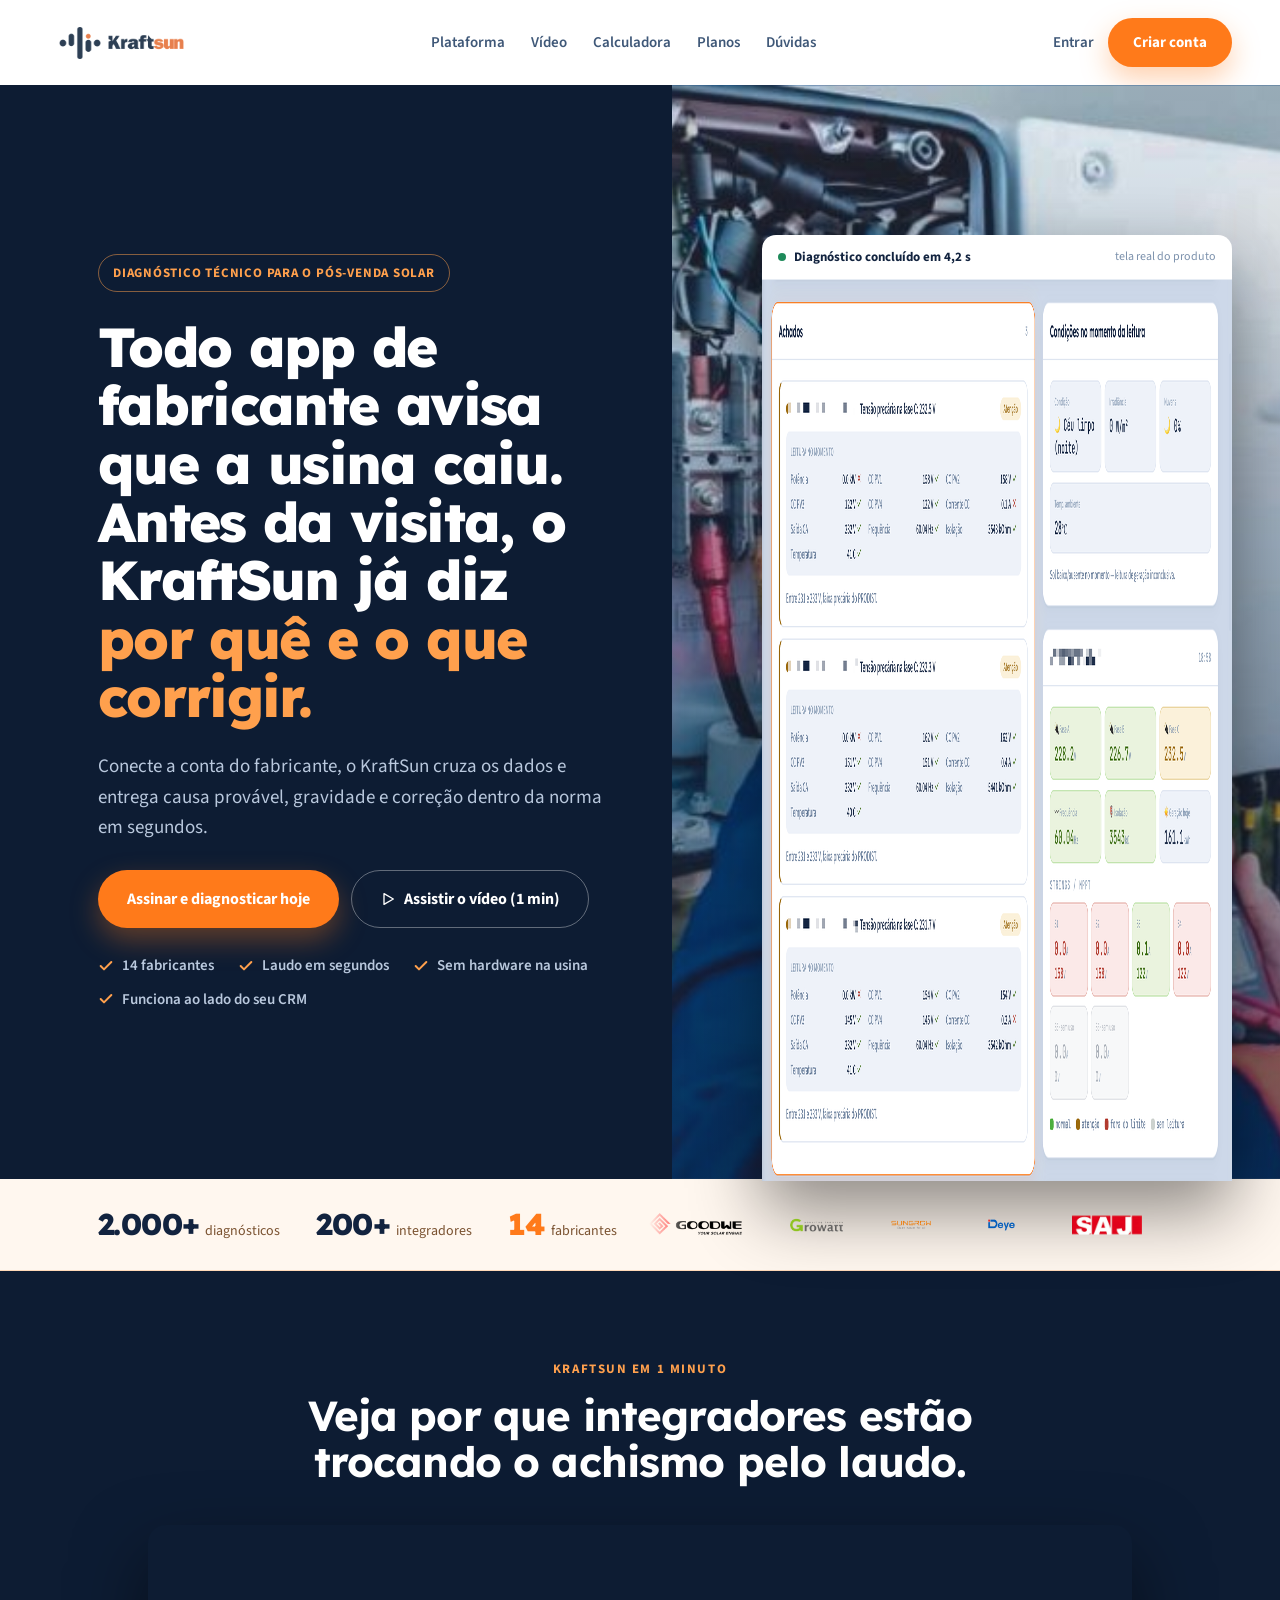
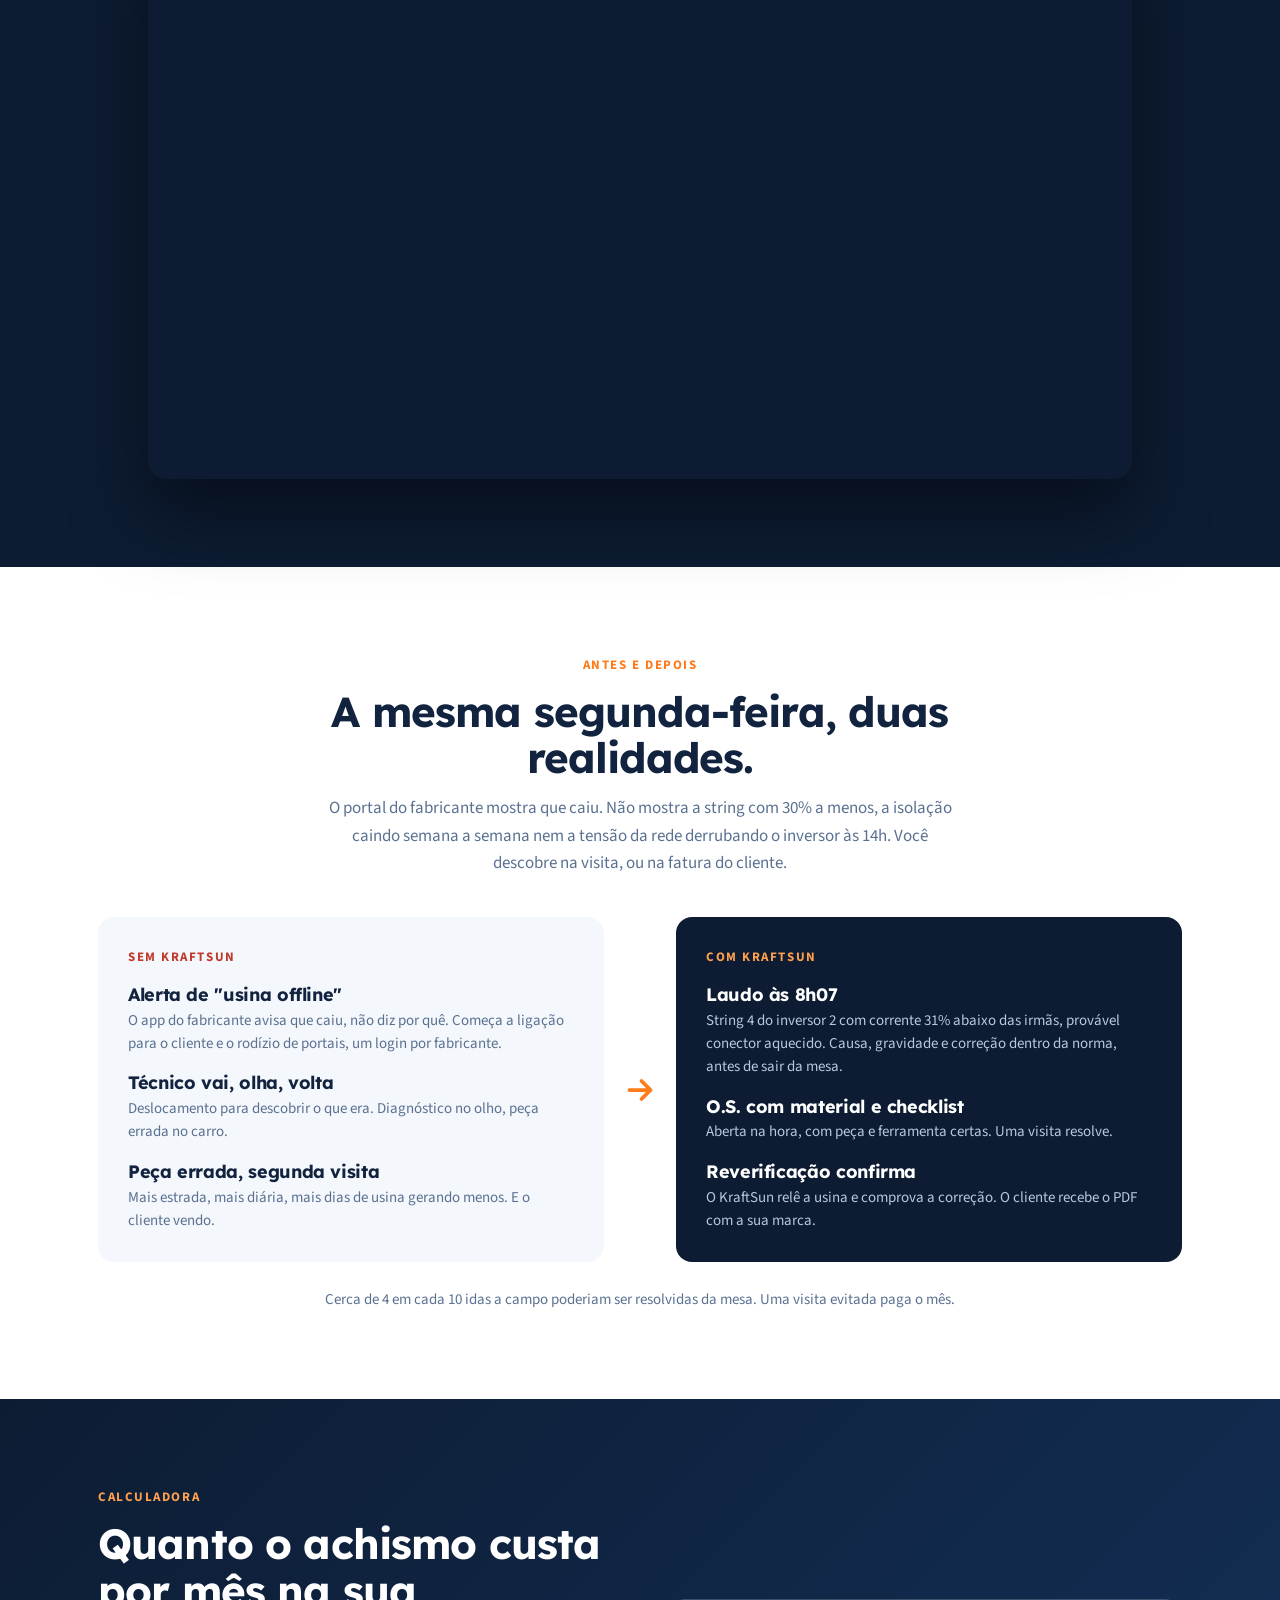
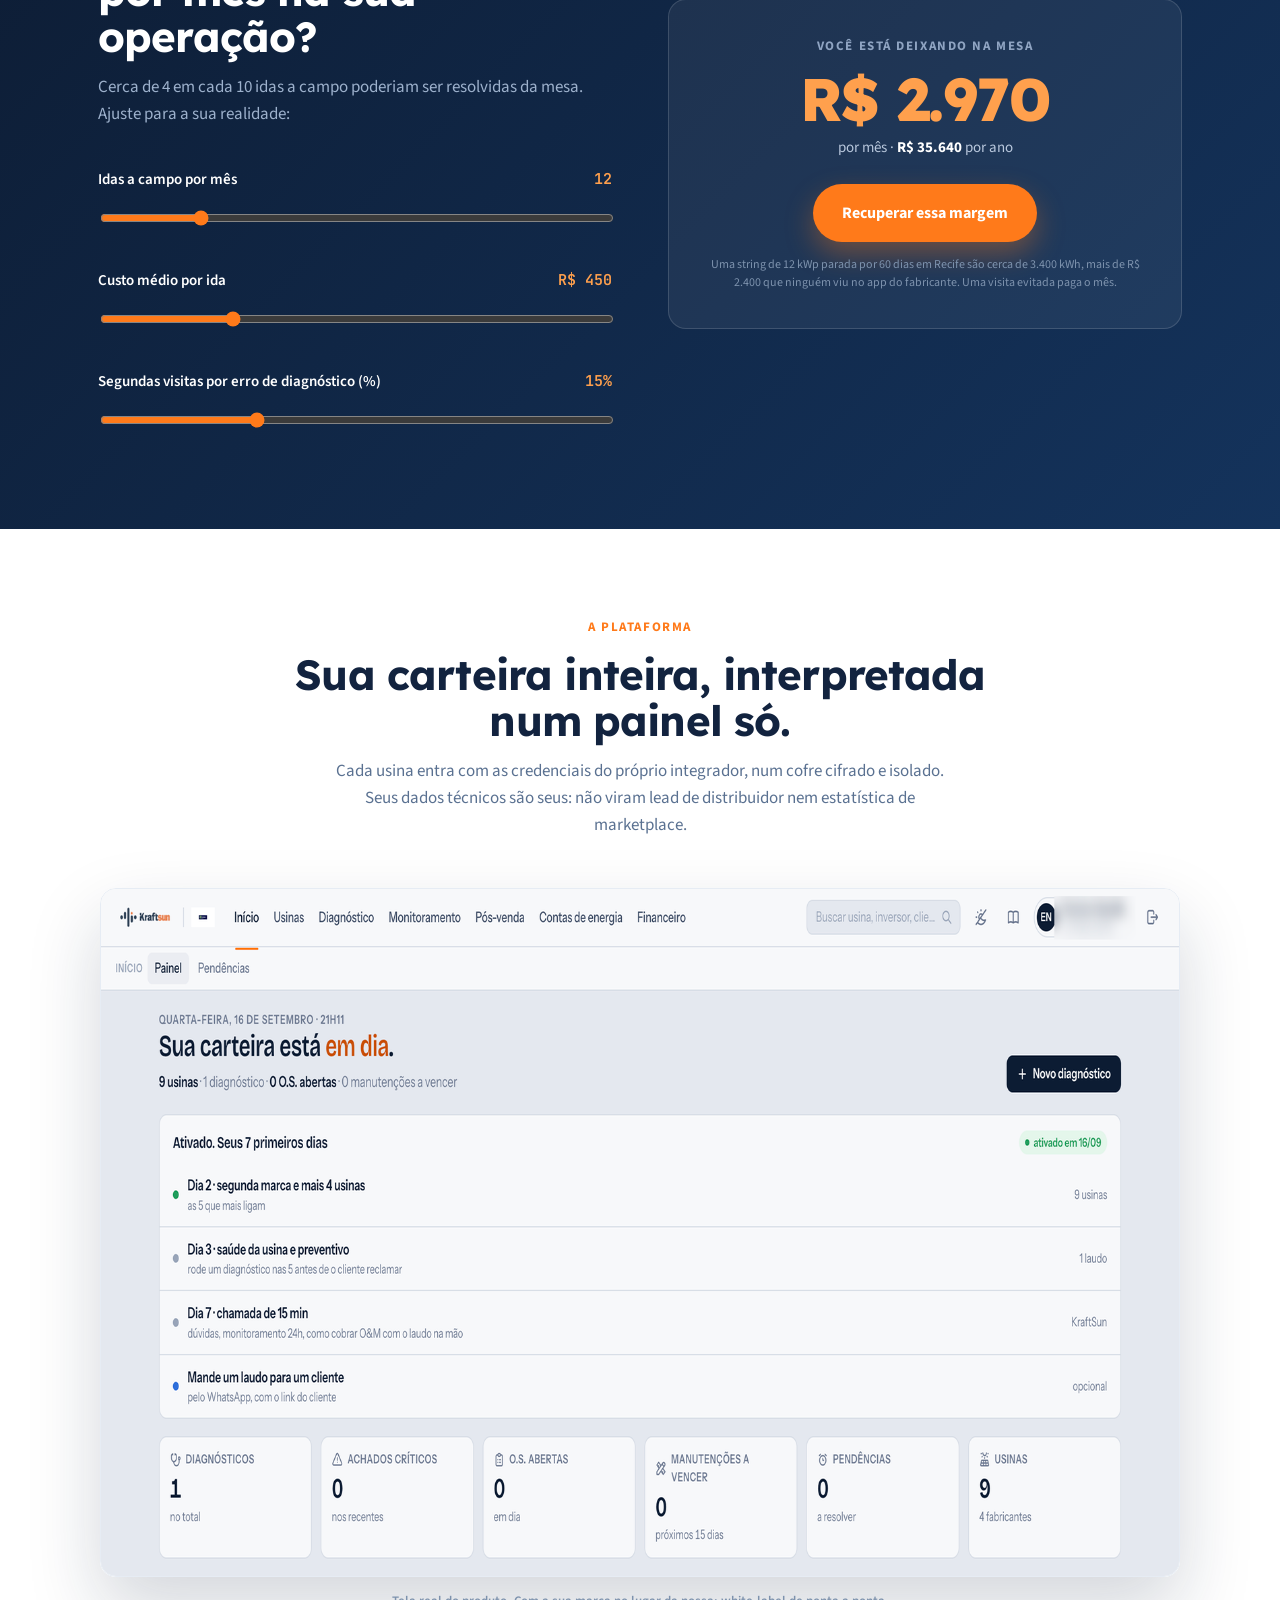
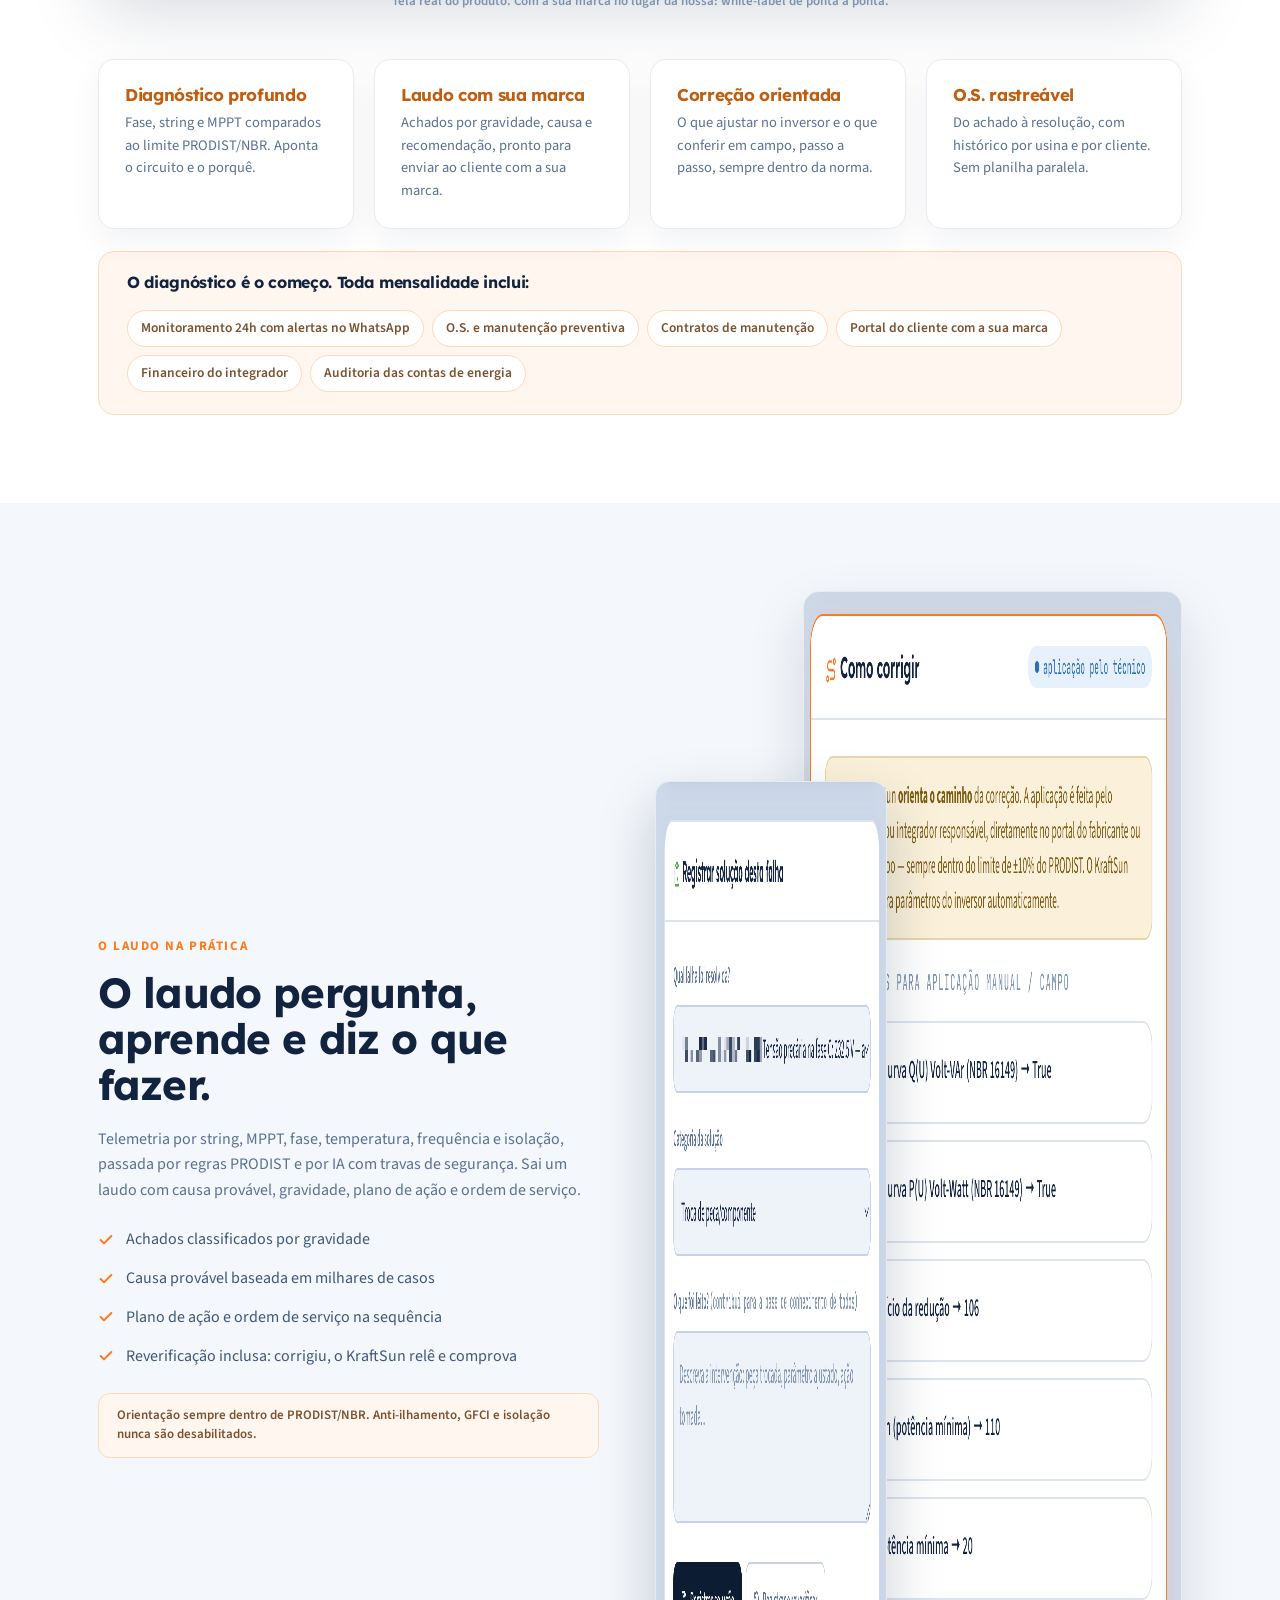
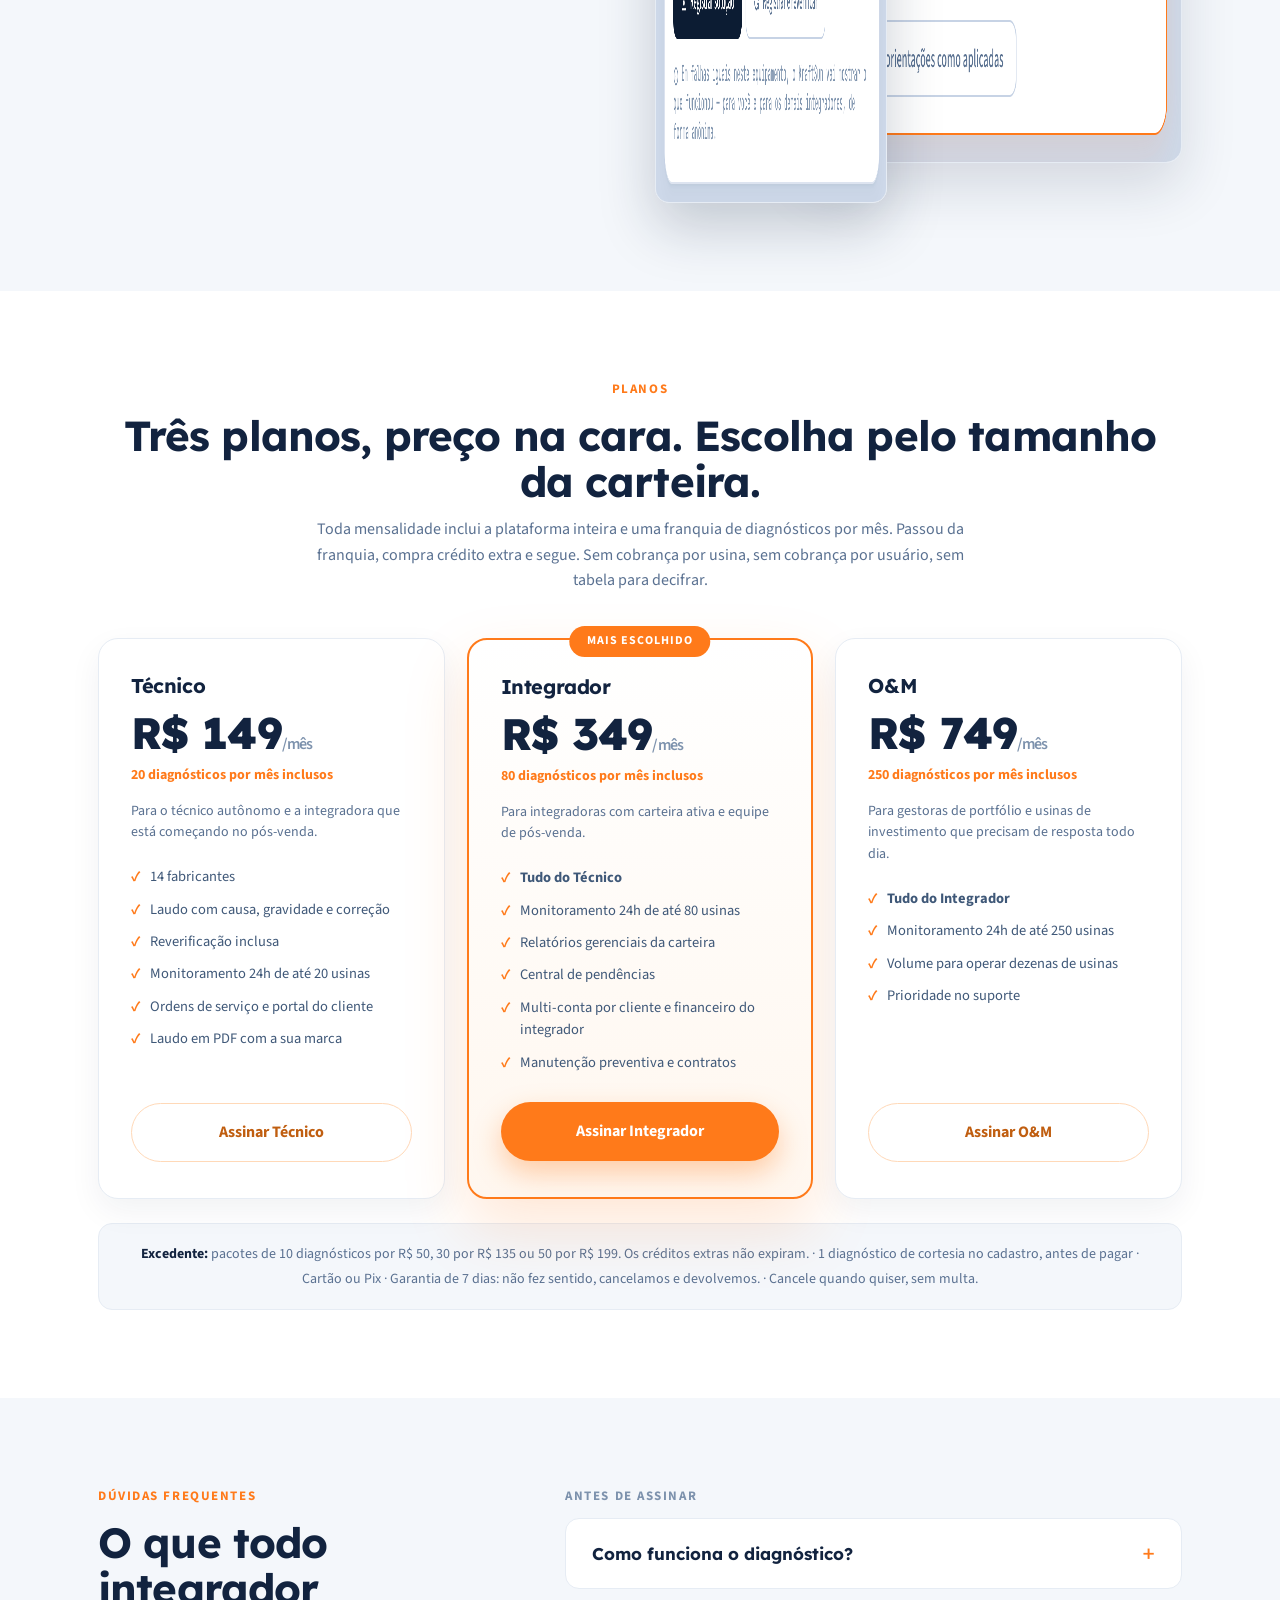
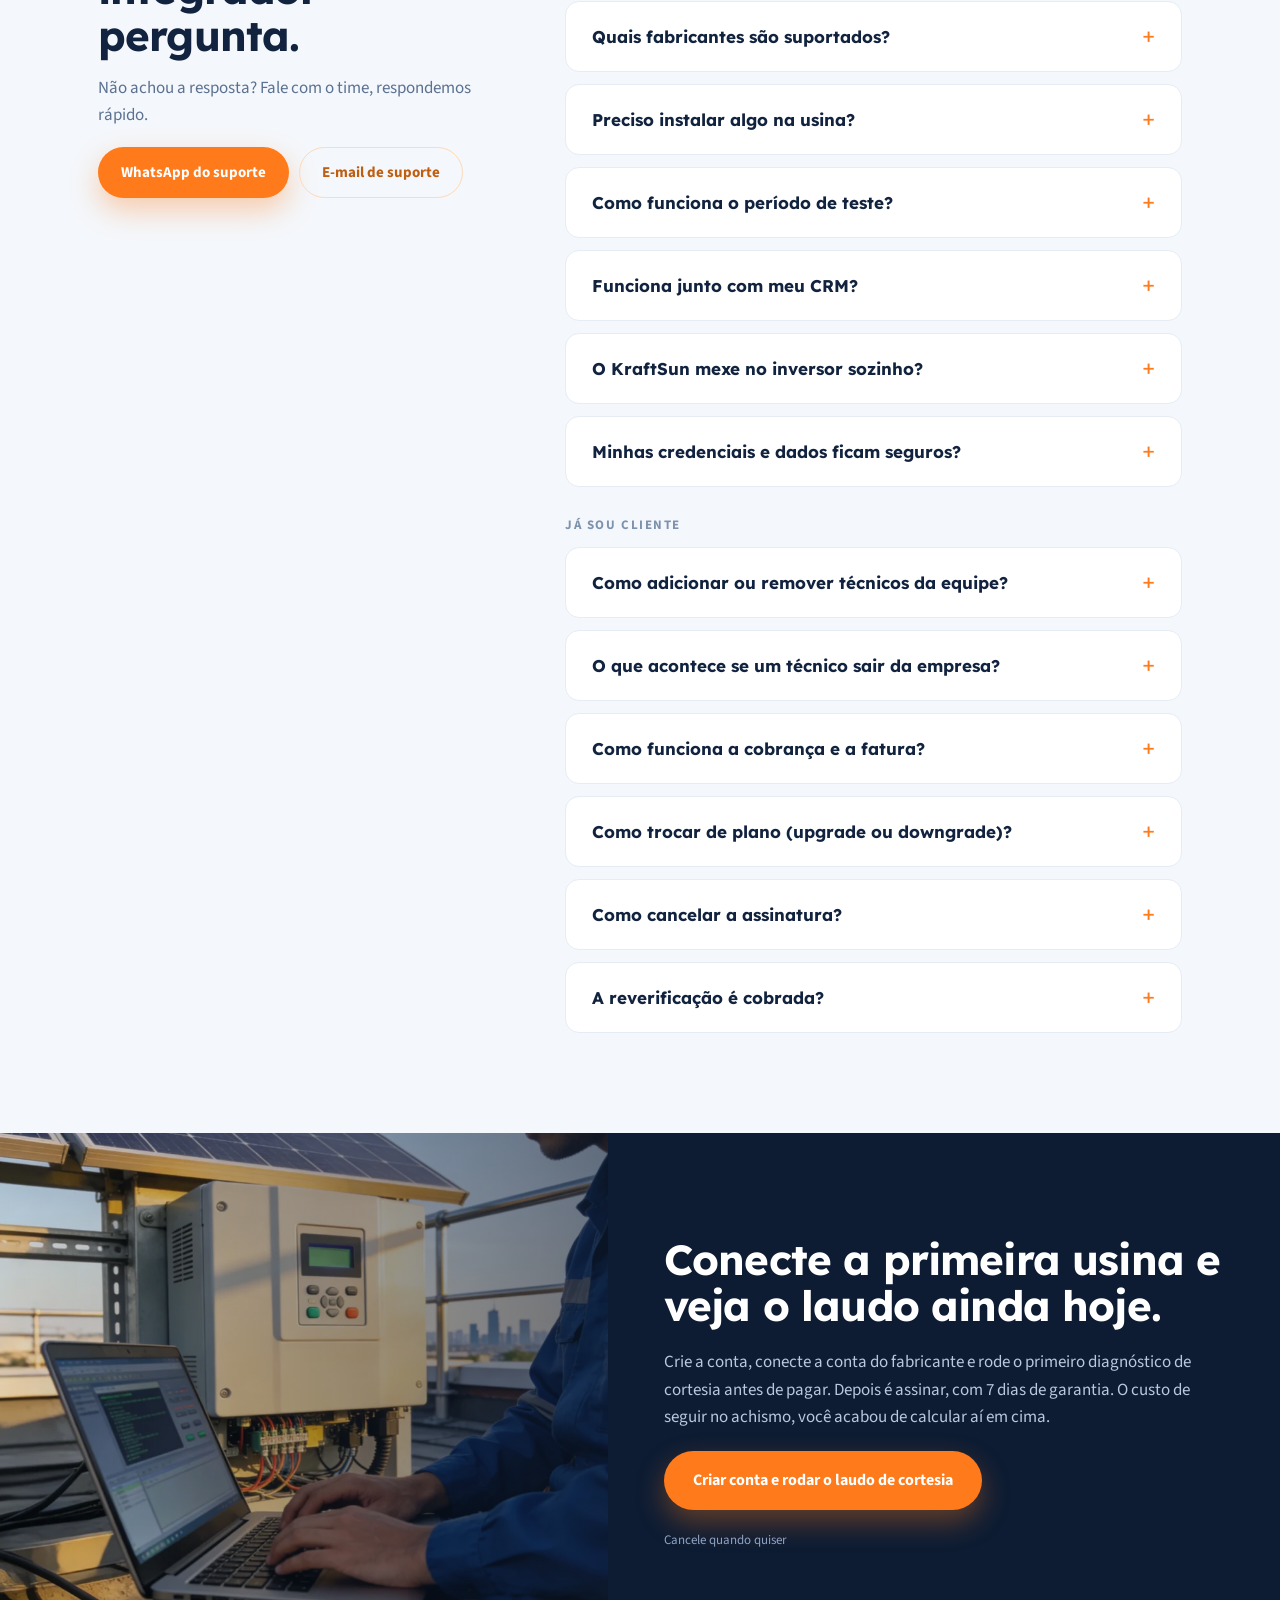
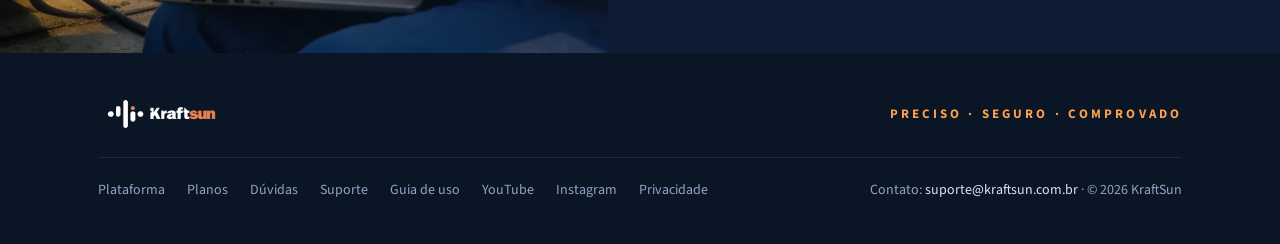
==== index.html @ e0832eb1 "Update index.html" ====
<!DOCTYPE html>
<html lang="pt-BR">
<head>
<meta charset="utf-8">
<meta name="viewport" content="width=device-width, initial-scale=1">
<!-- Google tag (gtag.js) -->
<script async src="https://www.googletagmanager.com/gtag/js?id=G-Y6H7T99HHY"></script>
<script>
  window.dataLayer = window.dataLayer || [];
  function gtag(){dataLayer.push(arguments);}
  gtag('js', new Date());
  gtag('config', 'G-Y6H7T99HHY');
</script>
<title>KraftSun · Diagnóstico técnico para o pós-venda solar</title>
<meta name="description" content="Todo app de fabricante avisa que a usina caiu. Antes da visita, o KraftSun já diz por quê e o que corrigir. Laudo com causa provável, gravidade e correção dentro da norma, com a sua marca. 14 fabricantes, sem hardware na usina. Planos a partir de R$ 149/mês.">
<meta name="robots" content="index, follow, max-image-preview:large">
<link rel="canonical" href="https://www.kraftsun.com.br/">
<meta name="theme-color" content="#0d1c33">
<meta property="og:type" content="website">
<meta property="og:site_name" content="KraftSun">
<meta property="og:locale" content="pt_BR">
<meta property="og:url" content="https://www.kraftsun.com.br/">
<meta property="og:title" content="KraftSun · Diagnóstico técnico para o pós-venda solar">
<meta property="og:description" content="Antes da visita, o laudo já aponta o porquê. Causa provável, gravidade e correção dentro da norma, com a sua marca. 14 fabricantes, sem hardware na usina.">
<meta property="og:image" content="https://www.kraftsun.com.br/og-image.png">
<meta property="og:image:width" content="1200">
<meta property="og:image:height" content="630">
<meta name="twitter:card" content="summary_large_image">
<meta name="twitter:title" content="KraftSun · Diagnóstico técnico para o pós-venda solar">
<meta name="twitter:description" content="Antes da visita, o laudo já aponta o porquê. Causa provável, gravidade e correção dentro da norma, com a sua marca.">
<meta name="twitter:image" content="https://www.kraftsun.com.br/og-image.png">
<link rel="icon" type="image/png" sizes="32x32" href="/favicon-32x32.png">
<link rel="icon" type="image/png" sizes="192x192" href="/favicon-192x192.png">
<link rel="apple-touch-icon" sizes="180x180" href="/apple-touch-icon.png">
<link rel="preconnect" href="https://fonts.googleapis.com">
<link rel="preconnect" href="https://fonts.gstatic.com" crossorigin>
<link href="https://fonts.googleapis.com/css2?family=Lexend:wght@600;700;800&family=Source+Sans+3:wght@400;600;700&family=JetBrains+Mono:wght@400;500&display=swap" rel="stylesheet">
<script type="application/ld+json">
{"@context":"https://schema.org","@graph":[
{"@type":"Organization","@id":"https://www.kraftsun.com.br/#org","name":"KraftSun","url":"https://www.kraftsun.com.br/","logo":"https://www.kraftsun.com.br/favicon-512x512.png","sameAs":["https://www.instagram.com/kraftsun_app"]},
{"@type":"WebSite","@id":"https://www.kraftsun.com.br/#site","url":"https://www.kraftsun.com.br/","name":"KraftSun","inLanguage":"pt-BR","publisher":{"@id":"https://www.kraftsun.com.br/#org"}},
{"@type":"SoftwareApplication","name":"KraftSun","applicationCategory":"BusinessApplication","operatingSystem":"Web","url":"https://www.kraftsun.com.br/","inLanguage":"pt-BR","description":"Plataforma de diagnóstico técnico dedicada ao pós-venda do integrador solar. Conecte a conta do fabricante e receba um laudo com causa provável, gravidade e correção dentro da norma, com a sua marca. 14 fabricantes, sem hardware na usina.","offers":[
{"@type":"Offer","name":"Técnico","price":"149","priceCurrency":"BRL","description":"20 diagnósticos por mês inclusos","url":"https://app.kraftsun.com.br/registro"},
{"@type":"Offer","name":"Integrador","price":"349","priceCurrency":"BRL","description":"80 diagnósticos por mês inclusos","url":"https://app.kraftsun.com.br/registro"},
{"@type":"Offer","name":"O&M","price":"749","priceCurrency":"BRL","description":"250 diagnósticos por mês inclusos","url":"https://app.kraftsun.com.br/registro"}]}]}
</script>
<style>
:root{--navy:#0d1c33;--navy-2:#12233f;--navy-3:#1a2f52;--ink:#12233f;--body:#3f5878;--muted:#5a7191;--soft:#7d92ad;--line:#e6ecf4;--paper:#f4f7fb;--orange:#ff7a1a;--orange-2:#ffa04d;--orange-dk:#c05e10;--peach:#fff7ef;--peach-line:#ffd9b8;--peach-ink:#7a5230;--green:#1e8a5a;--red:#c0392b}
*{box-sizing:border-box}
html{scroll-behavior:smooth}
body{margin:0;font-family:'Source Sans 3',system-ui,sans-serif;color:var(--ink);background:#fff;line-height:1.55;-webkit-text-size-adjust:100%}
a{color:inherit;text-decoration:none}
img{max-width:100%;display:block}
h1,h2,h3{font-family:'Lexend',sans-serif;margin:0;letter-spacing:-.02em;line-height:1.1}
h1{font-weight:800;font-size:clamp(34px,4.3vw,56px);line-height:1.06;letter-spacing:-.03em}
h2{font-weight:700;font-size:clamp(28px,3.3vw,42px)}
h3{font-weight:700;font-size:18px}
p{margin:0}
.wrap{max-width:1180px;margin:0 auto;padding:0 48px}
.section{padding:88px 0}
.eyebrow{font-size:13px;font-weight:700;letter-spacing:.12em;text-transform:uppercase;color:var(--orange);margin-bottom:14px}
.lead{font-size:17px;line-height:1.6;color:var(--muted)}
.btn{display:inline-flex;align-items:center;justify-content:center;gap:8px;font-weight:700;font-size:16px;padding:16px 28px;border-radius:999px;border:1.5px solid transparent;cursor:pointer;font-family:inherit;transition:transform .25s ease,filter .25s ease}
.btn:hover{transform:translateY(-2px);filter:brightness(1.05)}
.btn-orange{background:var(--orange);color:#fff;box-shadow:0 12px 28px rgba(255,122,26,.35)}
.btn-ghost{color:#fff;border-color:rgba(255,255,255,.35)}
.btn-line{color:var(--orange-dk);border-color:var(--peach-line)}
.btn-navy{background:var(--navy);color:#fff}
.check{display:inline-flex;gap:8px;align-items:center;font-size:15px;font-weight:600}
.check svg{flex:none}
.card{background:#fff;border:1px solid var(--line);border-radius:16px;padding:30px;box-shadow:0 12px 32px rgba(18,35,63,.06);transition:transform .3s ease,box-shadow .3s ease}
.card:hover{transform:translateY(-6px);box-shadow:0 26px 52px rgba(18,35,63,.14)}
.reveal{animation:revealUp .9s ease both;animation-timeline:view();animation-range:entry 0% entry 35%}
@keyframes revealUp{from{opacity:0;transform:translateY(36px)}to{opacity:1;transform:none}}
@keyframes marqueeX{from{transform:translateX(0)}to{transform:translateX(-50%)}}
@media (prefers-reduced-motion:reduce){.reveal{animation:none}}

/* header */
.top{display:flex;align-items:center;justify-content:space-between;padding:18px 48px;background:#fff}
.top img{height:44px;width:auto}
.nav{display:flex;gap:26px;font-size:15px;font-weight:600;color:var(--body)}
.nav a:hover{color:var(--orange)}
.top .acts{display:flex;gap:14px;align-items:center}
.top .acts .entrar{font-size:15px;font-weight:600;color:var(--body)}
.top .acts .btn{padding:12px 24px;font-size:15px}
.menu-btn{display:none;background:none;border:1.5px solid var(--line);border-radius:999px;font:700 14px 'Source Sans 3';padding:10px 14px;color:var(--ink)}

/* hero */
.hero{display:grid;grid-template-columns:1.05fr .95fr;min-height:720px}
.hero-txt{background:var(--navy);color:#fff;padding:72px 56px 72px calc((100vw - 1180px)/2 + 48px);display:flex;flex-direction:column;justify-content:center;gap:26px}
.hero .tag{display:inline-flex;align-self:flex-start;font-size:13px;font-weight:700;letter-spacing:.06em;text-transform:uppercase;color:var(--orange-2);border:1px solid rgba(255,160,77,.5);padding:8px 14px;border-radius:999px}
.hero h1 span{color:var(--orange-2)}
.hero .lead{color:#b9c8dd;font-size:19px;max-width:520px}
.hero-cta{display:flex;flex-wrap:wrap;gap:12px}
.hero .checks{display:flex;flex-wrap:wrap;gap:10px 24px;color:#b9c8dd}
.hero-photo{position:relative;background:url("assets/hero-bg.jpg") center/cover;display:flex;align-items:flex-end;padding:150px 48px 0 48px}
.hero-photo .laudo-card{margin-bottom:-2px;border-radius:14px 14px 0 0}
.hero-photo::before{content:"";position:absolute;inset:0;background:linear-gradient(180deg,rgba(13,28,51,.05),rgba(13,28,51,.55))}
.laudo-card{position:relative;background:#fff;border-radius:14px;overflow:hidden;box-shadow:0 30px 70px rgba(0,0,0,.45);width:100%;max-width:470px;margin-left:auto}
.laudo-card .bar{display:flex;align-items:center;justify-content:space-between;padding:12px 16px;border-bottom:1px solid var(--line);font-size:13px}
.laudo-card .bar b{display:flex;align-items:center;gap:8px}
.laudo-card .bar b i{width:8px;height:8px;border-radius:50%;background:var(--green)}
.laudo-card .bar span{color:var(--soft);font-size:12px}

/* faixa laranja */
.band{background:var(--peach);border-bottom:1px solid var(--peach-line);padding:22px 0}
.band .wrap{display:flex;align-items:center;justify-content:space-between;gap:32px}
.band .nums{display:flex;gap:36px;flex:none}
.band .nums b{font-family:'Lexend',sans-serif;font-weight:800;font-size:30px;letter-spacing:-.02em}
.band .nums b.o{color:var(--orange)}
.band .nums span{font-size:14px;color:var(--peach-ink);margin-left:6px}
.marquee{flex:1;overflow:hidden;mask-image:linear-gradient(90deg,transparent,#000 8%,#000 92%,transparent)}
.marquee .track{display:flex;align-items:center;width:max-content;animation:marqueeX 28s linear infinite}
.marquee .set{display:flex;gap:48px;padding-right:48px;align-items:center;flex:none}
.marquee img{height:28px;width:auto;object-fit:contain}
.marquee .txt{font-family:'Lexend',sans-serif;font-weight:700;font-size:14px;color:var(--ink);white-space:nowrap}

/* vídeo */
.video{background:var(--navy);color:#fff;text-align:center}
.video .wrap{max-width:1080px}
.video .eyebrow{color:var(--orange-2)}
.video h2{max-width:720px;margin:0 auto 40px}
.video .frame{position:relative;padding-bottom:56.25%;border-radius:18px;overflow:hidden;box-shadow:0 32px 72px rgba(0,0,0,.5)}
.video iframe{position:absolute;inset:0;width:100%;height:100%;border:0}

/* antes/depois */
.ab .head{text-align:center;max-width:760px;margin:0 auto 40px}
.ab .head .lead{max-width:640px;margin:14px auto 0}
.ab .grid{display:grid;grid-template-columns:1fr 72px 1fr;align-items:stretch}
.ab .arrow{display:flex;align-items:center;justify-content:center}
.ab .col{border-radius:16px;padding:30px;display:flex;flex-direction:column;gap:18px}
.ab .col.off{background:var(--paper)}
.ab .col.on{background:var(--navy);color:#fff}
.ab .lab{font-size:13px;font-weight:700;letter-spacing:.12em;text-transform:uppercase}
.ab .col.off .lab{color:var(--red)}
.ab .col.on .lab{color:var(--orange-2)}
.ab h3{margin-bottom:4px}
.ab .col p{font-size:15px;color:var(--muted)}
.ab .col.on p{color:#b9c8dd}
.ab .foot{text-align:center;margin-top:26px;font-size:15px;color:var(--muted)}

/* calculadora */
.calc{background:linear-gradient(135deg,var(--navy) 0%,#14335c 100%);color:#fff}
.calc .wrap{display:grid;grid-template-columns:1fr 1fr;gap:56px;align-items:center}
.calc .eyebrow{color:var(--orange-2)}
.calc .lead{color:#9db1cc;margin:14px 0 40px}
.sliders{display:grid;gap:30px}
.sl .lab{display:flex;justify-content:space-between;font-size:15px;font-weight:600;margin-bottom:10px}
.sl .lab span:last-child{color:var(--orange-2);font-family:'JetBrains Mono',monospace}
input[type=range]{width:100%;accent-color:var(--orange);height:28px}
.result{background:rgba(255,255,255,.06);border:1px solid rgba(255,255,255,.14);border-radius:18px;padding:36px;text-align:center}
.result .k{font-size:13px;letter-spacing:.12em;text-transform:uppercase;color:#8fa4c2;font-weight:700}
.result .big{font-family:'Lexend',sans-serif;font-weight:800;font-size:clamp(40px,5vw,60px);color:var(--orange-2);letter-spacing:-.02em;line-height:1.1;margin:10px 0 4px}
.result .sub{color:#b9c8dd;font-size:15px;margin-bottom:24px}
.result .sub b{color:#fff}
.result .note{font-size:12px;color:#7d92ad;margin-top:14px;line-height:1.5}

/* plataforma */
.plat .head{text-align:center;max-width:720px;margin:0 auto 48px}
.plat .head .lead{margin-top:14px;max-width:620px;margin-left:auto;margin-right:auto}
.plat .shot{max-width:1080px;margin:0 auto 14px;border-radius:16px;overflow:hidden;box-shadow:0 32px 72px rgba(18,35,63,.18);border:1px solid var(--line)}
.plat .cap{font-size:13px;font-weight:600;color:var(--soft);text-align:center;margin-bottom:48px}
.grid4{display:grid;grid-template-columns:repeat(4,1fr);gap:20px}
.grid4 .card{padding:26px}
.grid4 h3{color:var(--orange-dk);font-size:17px;margin-bottom:8px}
.grid4 p{font-size:14.5px;color:var(--muted)}
.more{margin-top:22px;background:var(--peach);border:1px solid var(--peach-line);border-radius:16px;padding:22px 28px;display:flex;align-items:center;gap:18px 28px;flex-wrap:wrap}
.more h3{font-size:16px}
.more ul{list-style:none;margin:0;padding:0;display:flex;flex-wrap:wrap;gap:8px}
.more li{background:#fff;border:1px solid var(--peach-line);border-radius:999px;padding:7px 13px;font-size:13.5px;font-weight:600;color:var(--peach-ink)}

/* laudo */
.laudo{background:var(--paper)}
.laudo .wrap{display:grid;grid-template-columns:1fr 1.05fr;gap:56px;align-items:center}
.laudo .lead{margin:18px 0 24px;font-size:16px}
.laudo ul{list-style:none;padding:0;margin:0;display:grid;gap:14px;font-size:16px;color:var(--body)}
.laudo li{display:flex;gap:12px;align-items:center}
.laudo .safe{display:inline-flex;gap:10px;align-items:flex-start;font-size:13px;line-height:1.5;font-weight:600;color:var(--peach-ink);background:var(--peach);border:1px solid var(--peach-line);border-radius:12px;padding:12px 18px;margin-top:24px}
.shots{position:relative;padding:0 0 40px 0}
.shots .main{width:72%;margin-left:auto;border:1px solid var(--line);border-radius:16px;overflow:hidden;box-shadow:0 24px 56px rgba(18,35,63,.14);background:#fff}
.shots .over{position:absolute;bottom:0;left:0;width:44%;border:1px solid var(--line);border-radius:14px;overflow:hidden;box-shadow:0 24px 56px rgba(18,35,63,.22);background:#fff}

/* planos */
.price .head{text-align:center;margin-bottom:44px}
.price .head .lead{max-width:680px;margin:12px auto 0;font-size:16px}
.plans{display:grid;grid-template-columns:repeat(3,1fr);gap:22px;max-width:1120px;margin:0 auto 24px;align-items:stretch}
.plan{background:#fff;border:1px solid var(--line);border-radius:20px;padding:36px 32px;display:flex;flex-direction:column;box-shadow:0 12px 32px rgba(18,35,63,.06);position:relative}
.plan.hot{background:linear-gradient(180deg,#fff,var(--peach));border:2px solid var(--orange);box-shadow:0 28px 64px rgba(255,122,26,.18)}
.plan .best{position:absolute;top:-14px;left:50%;transform:translateX(-50%);font-size:12px;font-weight:700;letter-spacing:.08em;background:var(--orange);color:#fff;padding:6px 18px;border-radius:99px}
.plan h3{font-size:20px;margin-bottom:14px}
.plan .val{font-family:'Lexend',sans-serif;font-weight:800;font-size:44px;line-height:1;letter-spacing:-.02em}
.plan .val small{font:600 16px 'Source Sans 3';color:var(--soft)}
.plan .inc{font-size:14px;font-weight:700;color:var(--orange);margin:10px 0 14px}
.plan .who{font-size:14px;color:var(--muted);margin-bottom:22px}
.plan ul{list-style:none;padding:0;margin:0 0 28px;display:grid;gap:10px;font-size:14.5px;color:var(--body)}
.plan li{display:flex;gap:10px}
.plan li::before{content:"✓";color:var(--orange);font-weight:700}
.plan .btn{margin-top:auto;width:100%}
.extras{max-width:1120px;margin:0 auto;background:var(--paper);border:1px solid var(--line);border-radius:14px;padding:18px 28px;text-align:center;font-size:14px;line-height:1.75;color:var(--muted)}
.extras b{color:var(--ink)}

/* faq */
.faq{background:var(--paper)}
.faq .wrap{display:grid;grid-template-columns:.8fr 1.2fr;gap:56px}
.faq h2{margin-bottom:16px}
.faq .lead{margin-bottom:18px}
.faq .sup{display:flex;flex-wrap:wrap;gap:10px}
.faq .sup .btn{padding:13px 22px;font-size:15px}
.faq .grp{font-size:13px;font-weight:700;letter-spacing:.12em;text-transform:uppercase;color:var(--soft);margin:0 0 12px}
.faq .grp+.faq-item{margin-top:0}
.faq .grp.second{margin-top:28px}
.faq-item{background:#fff;border:1px solid var(--line);border-radius:14px;margin-bottom:12px;overflow:hidden}
.faq-item .q{display:flex;justify-content:space-between;align-items:center;gap:16px;padding:20px 26px;cursor:pointer;width:100%;background:none;border:0;text-align:left;font-family:'Lexend',sans-serif;font-weight:700;font-size:17px;color:var(--ink)}
.faq-item .q i{font:400 22px 'JetBrains Mono',monospace;color:var(--orange);font-style:normal}
.faq-item .a{display:none;font-size:15px;line-height:1.65;color:var(--muted);padding:0 26px 22px}
.faq-item.open .a{display:block}

/* cta */
.cta{display:grid;grid-template-columns:.95fr 1.05fr;min-height:520px}
.cta .photo{background:url("assets/cta-bg.webp") center/cover;position:relative}
.cta .photo::before{content:"";position:absolute;inset:0;background:linear-gradient(90deg,rgba(13,28,51,.1),rgba(13,28,51,.6))}
.cta .txt{background:var(--navy);color:#fff;padding:80px 56px;display:flex;flex-direction:column;justify-content:center;gap:20px}
.cta .txt .lead{color:#b9c8dd;max-width:540px}
.cta .txt .small{font-size:13px;color:#8fa4c2}

/* footer */
footer{background:#0a1626;color:#8fa4c2;padding:42px 0;font-size:14px}
footer .row{display:flex;justify-content:space-between;align-items:center;gap:24px;flex-wrap:wrap}
footer .row+.row{border-top:1px solid #16294a;padding-top:22px;margin-top:24px}
footer .sig{font-size:13px;font-weight:700;letter-spacing:.24em;color:var(--orange-2)}
footer nav{display:flex;gap:22px;flex-wrap:wrap}
footer a:hover{color:#fff}

@media (max-width:1000px){
  .grid4{grid-template-columns:1fr 1fr}
}
@media (max-width:900px){
  .wrap{padding:0 22px}
  .section{padding:60px 0}
  .top{padding:14px 22px}
  .nav{display:none;position:absolute;left:0;right:0;top:72px;background:#fff;flex-direction:column;gap:0;padding:8px 22px 16px;border-bottom:1px solid var(--line);z-index:20}
  .nav.open{display:flex}
  .nav a{padding:12px 0;border-bottom:1px solid var(--line)}
  .top .acts .entrar{display:none}
  .top .acts .btn{padding:10px 16px;font-size:14px;white-space:nowrap}
  html,body{overflow-x:hidden}
  .menu-btn{display:inline-block}
  .hero{grid-template-columns:1fr;min-height:0}
  .hero-txt{padding:48px 22px}
  .hero-photo{min-height:380px;padding:90px 22px 0}
  .laudo-card{max-width:none}
  .band .wrap{flex-direction:column;align-items:stretch;gap:18px}
  .band .nums{justify-content:space-between;gap:12px}
  .band .nums b{font-size:24px}
  .band .nums span{display:block;margin:0;font-size:12px}
  .ab .grid{grid-template-columns:1fr}
  .ab .arrow{height:52px}
  .ab .arrow svg{transform:rotate(90deg)}
  .calc .wrap,.laudo .wrap,.faq .wrap{grid-template-columns:1fr;gap:36px}
  .shots{padding:0}
  .shots .main{width:100%}
  .shots .over{display:none}
  .plans{grid-template-columns:1fr}
  .cta{grid-template-columns:1fr}
  .cta .photo{min-height:260px}
  .cta .txt{padding:48px 22px}
  .grid4{grid-template-columns:1fr}
  h1{font-size:34px}
}
</style>
</head>
<body>
<div style="position:relative">
<header class="top">
  <a href="#"><img src="assets/logo-kraftsun.png" alt="KraftSun" width="160" height="48"></a>
  <nav class="nav" id="nav">
    <a href="#plataforma">Plataforma</a><a href="#video">Vídeo</a><a href="#calculadora">Calculadora</a><a href="#planos">Planos</a><a href="#faq">Dúvidas</a>
  </nav>
  <div class="acts">
    <a class="entrar" href="https://app.kraftsun.com.br/login">Entrar</a>
    <a class="btn btn-orange" href="https://app.kraftsun.com.br/registro">Criar conta</a>
    <button class="menu-btn" onclick="document.getElementById('nav').classList.toggle('open')" aria-controls="nav">Menu</button>
  </div>
</header>
</div>

<main>
<!-- 1 HERO -->
<section class="hero">
  <div class="hero-txt">
    <span class="tag">Diagnóstico técnico para o pós-venda solar</span>
    <h1>Todo app de fabricante avisa que a usina caiu. Antes da visita, o KraftSun já diz <span>por quê e o que corrigir.</span></h1>
    <p class="lead">Conecte a conta do fabricante, o KraftSun cruza os dados e entrega causa provável, gravidade e correção dentro da norma em segundos.</p>
    <div class="hero-cta">
      <a class="btn btn-orange" href="https://app.kraftsun.com.br/registro">Assinar e diagnosticar hoje</a>
      <a class="btn btn-ghost" href="#video"><svg width="16" height="16" viewBox="0 0 24 24" fill="none" stroke="currentColor" stroke-width="2" stroke-linejoin="round"><path d="M6 4l14 8-14 8z"/></svg>Assistir o vídeo (1 min)</a>
    </div>
    <div class="checks">
      <span class="check"><svg width="16" height="16" viewBox="0 0 24 24" fill="none" stroke="#ffa04d" stroke-width="3" stroke-linecap="round" stroke-linejoin="round"><path d="M4 12l5 5L20 6"/></svg>14 fabricantes</span>
      <span class="check"><svg width="16" height="16" viewBox="0 0 24 24" fill="none" stroke="#ffa04d" stroke-width="3" stroke-linecap="round" stroke-linejoin="round"><path d="M4 12l5 5L20 6"/></svg>Laudo em segundos</span>
      <span class="check"><svg width="16" height="16" viewBox="0 0 24 24" fill="none" stroke="#ffa04d" stroke-width="3" stroke-linecap="round" stroke-linejoin="round"><path d="M4 12l5 5L20 6"/></svg>Sem hardware na usina</span>
      <span class="check"><svg width="16" height="16" viewBox="0 0 24 24" fill="none" stroke="#ffa04d" stroke-width="3" stroke-linecap="round" stroke-linejoin="round"><path d="M4 12l5 5L20 6"/></svg>Funciona ao lado do seu CRM</span>
    </div>
  </div>
  <div class="hero-photo">
    <div class="laudo-card">
      <div class="bar"><b><i></i>Diagnóstico concluído em 4,2 s</b><span>tela real do produto</span></div>
      <img src="assets/laudo-achados.png" alt="Laudo real do KraftSun com os achados por gravidade" width="1400" height="901" fetchpriority="high">
    </div>
  </div>
</section>

<!-- 2 PROVA SOCIAL -->
<section class="band">
  <div class="wrap">
    <div class="nums">
      <div><b>2.000+</b><span>diagnósticos</span></div>
      <div><b>200+</b><span>integradores</span></div>
      <div><b class="o">14</b><span>fabricantes</span></div>
    </div>
    <div class="marquee" aria-label="Fabricantes suportados"><div class="track">
      <div class="set"><img src="assets/marca-goodwe.png" alt="GoodWe"><img src="assets/marca-growatt.png" alt="Growatt"><img src="assets/marca-sungrow.png" alt="Sungrow" style="height:40px"><img src="assets/marca-deye.webp" alt="Deye"><img src="assets/marca-saj.png" alt="SAJ"><img src="assets/marca-huawei.png" alt="Huawei"><img src="assets/marca-solplanet.webp" alt="Solplanet"><img src="assets/marca-solis.png" alt="Solis"><img src="assets/marca-renac.png" alt="RENAC"><img src="assets/marca-chint.png" alt="Chint"><img src="assets/marca-auxsol.webp" alt="AUXSOL"><img src="assets/marca-solarman.webp" alt="Solarman" style="height:24px"><img src="assets/marca-austa.png" alt="Austa" style="height:42px"><span class="txt">Canadian Solar</span></div>
      <div class="set" aria-hidden="true"><img src="assets/marca-goodwe.png" alt=""><img src="assets/marca-growatt.png" alt=""><img src="assets/marca-sungrow.png" alt="" style="height:40px"><img src="assets/marca-deye.webp" alt=""><img src="assets/marca-saj.png" alt=""><img src="assets/marca-huawei.png" alt=""><img src="assets/marca-solplanet.webp" alt=""><img src="assets/marca-solis.png" alt=""><img src="assets/marca-renac.png" alt=""><img src="assets/marca-chint.png" alt=""><img src="assets/marca-auxsol.webp" alt=""><img src="assets/marca-solarman.webp" alt="" style="height:24px"><img src="assets/marca-austa.png" alt="" style="height:42px"><span class="txt">Canadian Solar</span></div>
    </div></div>
  </div>
</section>

<!-- 3 VÍDEO -->
<section class="section video" id="video">
  <div class="wrap reveal">
    <div class="eyebrow">KraftSun em 1 minuto</div>
    <h2>Veja por que integradores estão trocando o achismo pelo laudo.</h2>
    <div class="frame"><iframe src="https://www.youtube-nocookie.com/embed/CH15wrnm6UM?rel=0" title="Vídeo KraftSun" loading="lazy" referrerpolicy="strict-origin-when-cross-origin" allow="accelerometer; autoplay; clipboard-write; encrypted-media; gyroscope; picture-in-picture" allowfullscreen></iframe></div>
  </div>
</section>

<!-- 4 ANTES E DEPOIS -->
<section class="section ab" id="antes-depois">
  <div class="wrap reveal">
    <div class="head">
      <div class="eyebrow">Antes e depois</div>
      <h2>A mesma segunda-feira, duas realidades.</h2>
      <p class="lead">O portal do fabricante mostra que caiu. Não mostra a string com 30% a menos, a isolação caindo semana a semana nem a tensão da rede derrubando o inversor às 14h. Você descobre na visita, ou na fatura do cliente.</p>
    </div>
    <div class="grid">
      <div class="col off">
        <div class="lab">Sem KraftSun</div>
        <div><h3>Alerta de "usina offline"</h3><p>O app do fabricante avisa que caiu, não diz por quê. Começa a ligação para o cliente e o rodízio de portais, um login por fabricante.</p></div>
        <div><h3>Técnico vai, olha, volta</h3><p>Deslocamento para descobrir o que era. Diagnóstico no olho, peça errada no carro.</p></div>
        <div><h3>Peça errada, segunda visita</h3><p>Mais estrada, mais diária, mais dias de usina gerando menos. E o cliente vendo.</p></div>
      </div>
      <div class="arrow"><svg width="36" height="36" viewBox="0 0 24 24" fill="none" stroke="#ff7a1a" stroke-width="2.5" stroke-linecap="round" stroke-linejoin="round"><path d="M5 12h14M13 6l6 6-6 6"/></svg></div>
      <div class="col on">
        <div class="lab">Com KraftSun</div>
        <div><h3>Laudo às 8h07</h3><p>String 4 do inversor 2 com corrente 31% abaixo das irmãs, provável conector aquecido. Causa, gravidade e correção dentro da norma, antes de sair da mesa.</p></div>
        <div><h3>O.S. com material e checklist</h3><p>Aberta na hora, com peça e ferramenta certas. Uma visita resolve.</p></div>
        <div><h3>Reverificação confirma</h3><p>O KraftSun relê a usina e comprova a correção. O cliente recebe o PDF com a sua marca.</p></div>
      </div>
    </div>
    <p class="foot">Cerca de 4 em cada 10 idas a campo poderiam ser resolvidas da mesa. Uma visita evitada paga o mês.</p>
  </div>
</section>

<!-- 5 CALCULADORA -->
<section class="section calc" id="calculadora">
  <div class="wrap reveal">
    <div>
      <div class="eyebrow">Calculadora</div>
      <h2>Quanto o achismo custa por mês na sua operação?</h2>
      <p class="lead">Cerca de 4 em cada 10 idas a campo poderiam ser resolvidas da mesa. Ajuste para a sua realidade:</p>
      <div class="sliders">
        <div class="sl"><div class="lab"><label for="in-visits">Idas a campo por mês</label><span id="v-visits">12</span></div><input type="range" id="in-visits" min="1" max="60" value="12" oninput="calc()"></div>
        <div class="sl"><div class="lab"><label for="in-cost">Custo médio por ida</label><span id="v-cost">R$ 450</span></div><input type="range" id="in-cost" min="100" max="1500" step="50" value="450" oninput="calc()"></div>
        <div class="sl"><div class="lab"><label for="in-rework">Segundas visitas por erro de diagnóstico (%)</label><span id="v-rework">15%</span></div><input type="range" id="in-rework" min="0" max="50" value="15" oninput="calc()"></div>
      </div>
    </div>
    <div class="result" aria-live="polite">
      <div class="k">Você está deixando na mesa</div>
      <div class="big" id="v-month">R$ 2.970</div>
      <p class="sub">por mês · <b id="v-year">R$ 35.640</b> por ano</p>
      <a class="btn btn-orange" href="#planos">Recuperar essa margem</a>
      <p class="note">Uma string de 12 kWp parada por 60 dias em Recife são cerca de 3.400 kWh, mais de R$ 2.400 que ninguém viu no app do fabricante. Uma visita evitada paga o mês.</p>
    </div>
  </div>
</section>

<!-- 6 PLATAFORMA -->
<section class="section plat" id="plataforma">
  <div class="wrap reveal">
    <div class="head">
      <div class="eyebrow">A plataforma</div>
      <h2>Sua carteira inteira, interpretada num painel só.</h2>
      <p class="lead">Cada usina entra com as credenciais do próprio integrador, num cofre cifrado e isolado. Seus dados técnicos são seus: não viram lead de distribuidor nem estatística de marketplace.</p>
    </div>
    <div class="shot"><img src="assets/painel-atual.png" alt="Painel do KraftSun: sua carteira está em dia" width="1600" height="687" loading="lazy"></div>
    <p class="cap">Tela real do produto. Com a sua marca no lugar da nossa: white-label de ponta a ponta.</p>
    <div class="grid4">
      <div class="card"><h3>Diagnóstico profundo</h3><p>Fase, string e MPPT comparados ao limite PRODIST/NBR. Aponta o circuito e o porquê.</p></div>
      <div class="card"><h3>Laudo com sua marca</h3><p>Achados por gravidade, causa e recomendação, pronto para enviar ao cliente com a sua marca.</p></div>
      <div class="card"><h3>Correção orientada</h3><p>O que ajustar no inversor e o que conferir em campo, passo a passo, sempre dentro da norma.</p></div>
      <div class="card"><h3>O.S. rastreável</h3><p>Do achado à resolução, com histórico por usina e por cliente. Sem planilha paralela.</p></div>
    </div>
    <div class="more">
      <h3>O diagnóstico é o começo. Toda mensalidade inclui:</h3>
      <ul><li>Monitoramento 24h com alertas no WhatsApp</li><li>O.S. e manutenção preventiva</li><li>Contratos de manutenção</li><li>Portal do cliente com a sua marca</li><li>Financeiro do integrador</li><li>Auditoria das contas de energia</li></ul>
    </div>
  </div>
</section>

<!-- 7 LAUDO NA PRÁTICA -->
<section class="section laudo" id="laudo">
  <div class="wrap reveal">
    <div>
      <div class="eyebrow">O laudo na prática</div>
      <h2>O laudo pergunta, aprende e diz o que fazer.</h2>
      <p class="lead">Telemetria por string, MPPT, fase, temperatura, frequência e isolação, passada por regras PRODIST e por IA com travas de segurança. Sai um laudo com causa provável, gravidade, plano de ação e ordem de serviço.</p>
      <ul>
        <li><svg width="16" height="16" viewBox="0 0 24 24" fill="none" stroke="#ff7a1a" stroke-width="3" stroke-linecap="round" stroke-linejoin="round"><path d="M4 12l5 5L20 6"/></svg>Achados classificados por gravidade</li>
        <li><svg width="16" height="16" viewBox="0 0 24 24" fill="none" stroke="#ff7a1a" stroke-width="3" stroke-linecap="round" stroke-linejoin="round"><path d="M4 12l5 5L20 6"/></svg>Causa provável baseada em milhares de casos</li>
        <li><svg width="16" height="16" viewBox="0 0 24 24" fill="none" stroke="#ff7a1a" stroke-width="3" stroke-linecap="round" stroke-linejoin="round"><path d="M4 12l5 5L20 6"/></svg>Plano de ação e ordem de serviço na sequência</li>
        <li><svg width="16" height="16" viewBox="0 0 24 24" fill="none" stroke="#ff7a1a" stroke-width="3" stroke-linecap="round" stroke-linejoin="round"><path d="M4 12l5 5L20 6"/></svg>Reverificação inclusa: corrigiu, o KraftSun relê e comprova</li>
      </ul>
      <div class="safe">Orientação sempre dentro de PRODIST/NBR. Anti-ilhamento, GFCI e isolação nunca são desabilitados.</div>
    </div>
    <div class="shots">
      <div class="main"><img src="assets/laudo-como-corrigir.png" alt="Como corrigir: orientação passo a passo dentro da norma" width="974" height="1170" loading="lazy"></div>
      <div class="over"><img src="assets/laudo-reverificacao.png" alt="Registro de solução e reverificação" width="986" height="1020" loading="lazy"></div>
    </div>
  </div>
</section>

<!-- 8 PLANOS -->
<section class="section price" id="planos">
  <div class="wrap reveal">
    <div class="head">
      <div class="eyebrow">Planos</div>
      <h2>Três planos, preço na cara. Escolha pelo tamanho da carteira.</h2>
      <p class="lead">Toda mensalidade inclui a plataforma inteira e uma franquia de diagnósticos por mês. Passou da franquia, compra crédito extra e segue. Sem cobrança por usina, sem cobrança por usuário, sem tabela para decifrar.</p>
    </div>
    <div class="plans">
      <div class="plan"><h3>Técnico</h3><div class="val">R$ 149<small>/mês</small></div><div class="inc">20 diagnósticos por mês inclusos</div><p class="who">Para o técnico autônomo e a integradora que está começando no pós-venda.</p>
        <ul><li>14 fabricantes</li><li>Laudo com causa, gravidade e correção</li><li>Reverificação inclusa</li><li>Monitoramento 24h de até 20 usinas</li><li>Ordens de serviço e portal do cliente</li><li>Laudo em PDF com a sua marca</li></ul>
        <a class="btn btn-line" href="https://app.kraftsun.com.br/registro">Assinar Técnico</a></div>
      <div class="plan hot"><span class="best">MAIS ESCOLHIDO</span><h3>Integrador</h3><div class="val">R$ 349<small>/mês</small></div><div class="inc">80 diagnósticos por mês inclusos</div><p class="who">Para integradoras com carteira ativa e equipe de pós-venda.</p>
        <ul><li><b>Tudo do Técnico</b></li><li>Monitoramento 24h de até 80 usinas</li><li>Relatórios gerenciais da carteira</li><li>Central de pendências</li><li>Multi-conta por cliente e financeiro do integrador</li><li>Manutenção preventiva e contratos</li></ul>
        <a class="btn btn-orange" href="https://app.kraftsun.com.br/registro">Assinar Integrador</a></div>
      <div class="plan"><h3>O&amp;M</h3><div class="val">R$ 749<small>/mês</small></div><div class="inc">250 diagnósticos por mês inclusos</div><p class="who">Para gestoras de portfólio e usinas de investimento que precisam de resposta todo dia.</p>
        <ul><li><b>Tudo do Integrador</b></li><li>Monitoramento 24h de até 250 usinas</li><li>Volume para operar dezenas de usinas</li><li>Prioridade no suporte</li></ul>
        <a class="btn btn-line" href="https://app.kraftsun.com.br/registro">Assinar O&amp;M</a></div>
    </div>
    <div class="extras"><b>Excedente:</b> pacotes de 10 diagnósticos por R$ 50, 30 por R$ 135 ou 50 por R$ 199. Os créditos extras não expiram. · 1 diagnóstico de cortesia no cadastro, antes de pagar · Cartão ou Pix · Garantia de 7 dias: não fez sentido, cancelamos e devolvemos. · Cancele quando quiser, sem multa.</div>
  </div>
</section>

<!-- 9 DÚVIDAS -->
<section class="section faq" id="faq">
  <div class="wrap reveal">
    <div>
      <div class="eyebrow">Dúvidas frequentes</div>
      <h2>O que todo integrador pergunta.</h2>
      <p class="lead">Não achou a resposta? Fale com o time, respondemos rápido.</p>
      <div class="sup" id="suporte">
        <a id="lnk-whats" class="btn btn-orange" href="#" style="display:none">WhatsApp do suporte</a>
        <a id="lnk-email" class="btn btn-line" href="#">E-mail de suporte</a>
      </div>
    </div>
    <div>
      <div class="grp">Antes de assinar</div>
      <div class="faq-item"><button class="q" onclick="toggleFaq(this)">Como funciona o diagnóstico?<i>+</i></button><p class="a">Você conecta a conta que já tem no portal do fabricante. O KraftSun lê string, fase, MPPT e alarmes do inversor, cruza com PRODIST/NBR e com o histórico da usina e entrega um laudo com causa provável, gravidade e a correção dentro da norma.</p></div>
      <div class="faq-item"><button class="q" onclick="toggleFaq(this)">Quais fabricantes são suportados?<i>+</i></button><p class="a">GoodWe, Growatt, Deye, Solis, RENAC, Chint, SAJ, Huawei, Solplanet, Sungrow, AUXSOL, Solarman, Austa e Canadian Solar. Inclusive plataformas sem API oficial. Não achou a sua? Pede que a gente prioriza.</p></div>
      <div class="faq-item"><button class="q" onclick="toggleFaq(this)">Preciso instalar algo na usina?<i>+</i></button><p class="a">Não. Tudo pela conta que você já tem no portal do fabricante. Sem datalogger, sem hardware.</p></div>
      <div class="faq-item"><button class="q" onclick="toggleFaq(this)">Como funciona o período de teste?<i>+</i></button><p class="a">Você cria a conta, conecta a usina e roda 1 diagnóstico de cortesia antes de pagar, com o laudo completo. Depois escolhe o plano e assina, com 7 dias de garantia: rodou, não gostou, devolvemos.</p></div>
      <div class="faq-item"><button class="q" onclick="toggleFaq(this)">Funciona junto com meu CRM?<i>+</i></button><p class="a">Sim. O KraftSun é o motor de diagnóstico e trabalha ao lado do CRM, da planilha ou do portal que você já usa. Você conecta a conta do fabricante e pronto.</p></div>
      <div class="faq-item"><button class="q" onclick="toggleFaq(this)">O KraftSun mexe no inversor sozinho?<i>+</i></button><p class="a">Não. O laudo orienta a correção dentro dos limites do PRODIST/NBR e a aplicação é sempre do técnico responsável. Funções de segurança nunca são desabilitadas.</p></div>
      <div class="faq-item"><button class="q" onclick="toggleFaq(this)">Minhas credenciais e dados ficam seguros?<i>+</i></button><p class="a">As credenciais ficam num cofre cifrado, isoladas por integrador. Seu histórico técnico não vira lead nem estatística para terceiros.</p></div>
      <div class="grp second">Já sou cliente</div>
      <div class="faq-item"><button class="q" onclick="toggleFaq(this)">Como adicionar ou remover técnicos da equipe?<i>+</i></button><p class="a">O titular da conta cadastra técnicos e colaboradores em Conta › Equipe, sem custo por usuário. Cada um entra com o próprio acesso e o titular escolhe o que cada um pode ver e fazer.</p></div>
      <div class="faq-item"><button class="q" onclick="toggleFaq(this)">O que acontece se um técnico sair da empresa?<i>+</i></button><p class="a">O titular remove o acesso na hora. Os laudos, as O.S. e o histórico que ele produziu continuam na conta da empresa.</p></div>
      <div class="faq-item"><button class="q" onclick="toggleFaq(this)">Como funciona a cobrança e a fatura?<i>+</i></button><p class="a">Mensalidade no cartão de crédito, com renovação automática, ou por Pix, com a fatura enviada todo mês. Créditos extras por Pix ou cartão, quando você quiser. A franquia volta inteira a cada renovação; os créditos extras não expiram.</p></div>
      <div class="faq-item"><button class="q" onclick="toggleFaq(this)">Como trocar de plano (upgrade ou downgrade)?<i>+</i></button><p class="a">Em Conta › Minha assinatura, a qualquer momento. O upgrade libera a franquia nova na hora; o downgrade vale a partir da próxima renovação.</p></div>
      <div class="faq-item"><button class="q" onclick="toggleFaq(this)">Como cancelar a assinatura?<i>+</i></button><p class="a">Em Conta › Minha assinatura, com um clique. Sem multa, sem ligação. Você mantém o acesso até o fim do ciclo já pago.</p></div>
      <div class="faq-item"><button class="q" onclick="toggleFaq(this)">A reverificação é cobrada?<i>+</i></button><p class="a">Não. Uma reverificação por diagnóstico está inclusa: você corrige, o KraftSun relê e comprova.</p></div>
    </div>
  </div>
</section>

<!-- 10 CTA -->
<section class="cta">
  <div class="photo"></div>
  <div class="txt">
    <h2>Conecte a primeira usina e veja o laudo ainda hoje.</h2>
    <p class="lead">Crie a conta, conecte a conta do fabricante e rode o primeiro diagnóstico de cortesia antes de pagar. Depois é assinar, com 7 dias de garantia. O custo de seguir no achismo, você acabou de calcular aí em cima.</p>
    <div><a class="btn btn-orange" href="https://app.kraftsun.com.br/registro">Criar conta e rodar o laudo de cortesia</a></div>
    <p class="small">Cancele quando quiser</p>
  </div>
</section>
</main>

<footer>
  <div class="wrap">
    <div class="row"><img src="assets/logo-kraftsun-branca.png" alt="KraftSun" width="140" height="42" style="height:38px;width:auto"><div class="sig">PRECISO · SEGURO · COMPROVADO</div></div>
    <div class="row">
      <nav><a href="#plataforma">Plataforma</a><a href="#planos">Planos</a><a href="#faq">Dúvidas</a><a href="#suporte">Suporte</a><a href="https://app.kraftsun.com.br/v2/ativacao">Guia de uso</a><a id="lnk-youtube" href="https://youtu.be/CH15wrnm6UM" rel="noopener">YouTube</a><a href="https://www.instagram.com/kraftsun_app" rel="noopener">Instagram</a><a href="/privacidade.html">Privacidade</a></nav>
      <div><span id="foot-contact"></span>© 2026 KraftSun</div>
    </div>
  </div>
</footer>

<script>
/* ===== CONFIGURE AQUI (canais de contato) =====
   Preencha e o site monta os links sozinho. Deixe "" para esconder. */
var SUPORTE_EMAIL    = "suporte@kraftsun.com.br";   // e-mail real de suporte (precisa existir no Workspace)
var SUPORTE_WHATSAPP = "5581984558268";                          // só dígitos com DDI, ex.: "5581999990000"
var YOUTUBE_CANAL    = "https://www.youtube.com/@KraftSunApp";                          // ex.: "https://www.youtube.com/@kraftsun" (vazio = link do vídeo)

(function(){
  var e=document.getElementById('lnk-email');
  if(SUPORTE_EMAIL){ e.href='mailto:'+SUPORTE_EMAIL; } else { e.style.display='none'; }
  var w=document.getElementById('lnk-whats');
  if(SUPORTE_WHATSAPP){ w.style.display='inline-flex'; w.rel='noopener'; w.href='https://wa.me/'+SUPORTE_WHATSAPP+'?text='+encodeURIComponent('Olá, vim pelo site do KraftSun e tenho uma dúvida.'); }
  document.getElementById('foot-contact').innerHTML = SUPORTE_EMAIL ? 'Contato: <a href="mailto:'+SUPORTE_EMAIL+'" style="color:#dbe3f0">'+SUPORTE_EMAIL+'</a> · ' : '';
  if(YOUTUBE_CANAL){ document.getElementById('lnk-youtube').href=YOUTUBE_CANAL; }
  document.querySelectorAll('#nav a').forEach(function(a){ a.addEventListener('click',function(){ document.getElementById('nav').classList.remove('open'); }); });
})();
function brl(v){ return v.toLocaleString('pt-BR',{style:'currency',currency:'BRL',maximumFractionDigits:0}); }
function calc(){
  var v=+document.getElementById('in-visits').value, c=+document.getElementById('in-cost').value, r=+document.getElementById('in-rework').value;
  document.getElementById('v-visits').textContent=v;
  document.getElementById('v-cost').textContent=brl(c);
  document.getElementById('v-rework').textContent=r+'%';
  var m=Math.round((v*0.4+v*r/100)*c);
  document.getElementById('v-month').textContent=brl(m);
  document.getElementById('v-year').textContent=brl(m*12);
}
calc();
function toggleFaq(b){
  var it=b.parentNode, open=it.classList.contains('open');
  document.querySelectorAll('.faq-item.open').forEach(function(x){ x.classList.remove('open'); x.querySelector('.q i').textContent='+'; });
  if(!open){ it.classList.add('open'); b.querySelector('i').textContent='−'; }
}
</script>
</body>
</html>
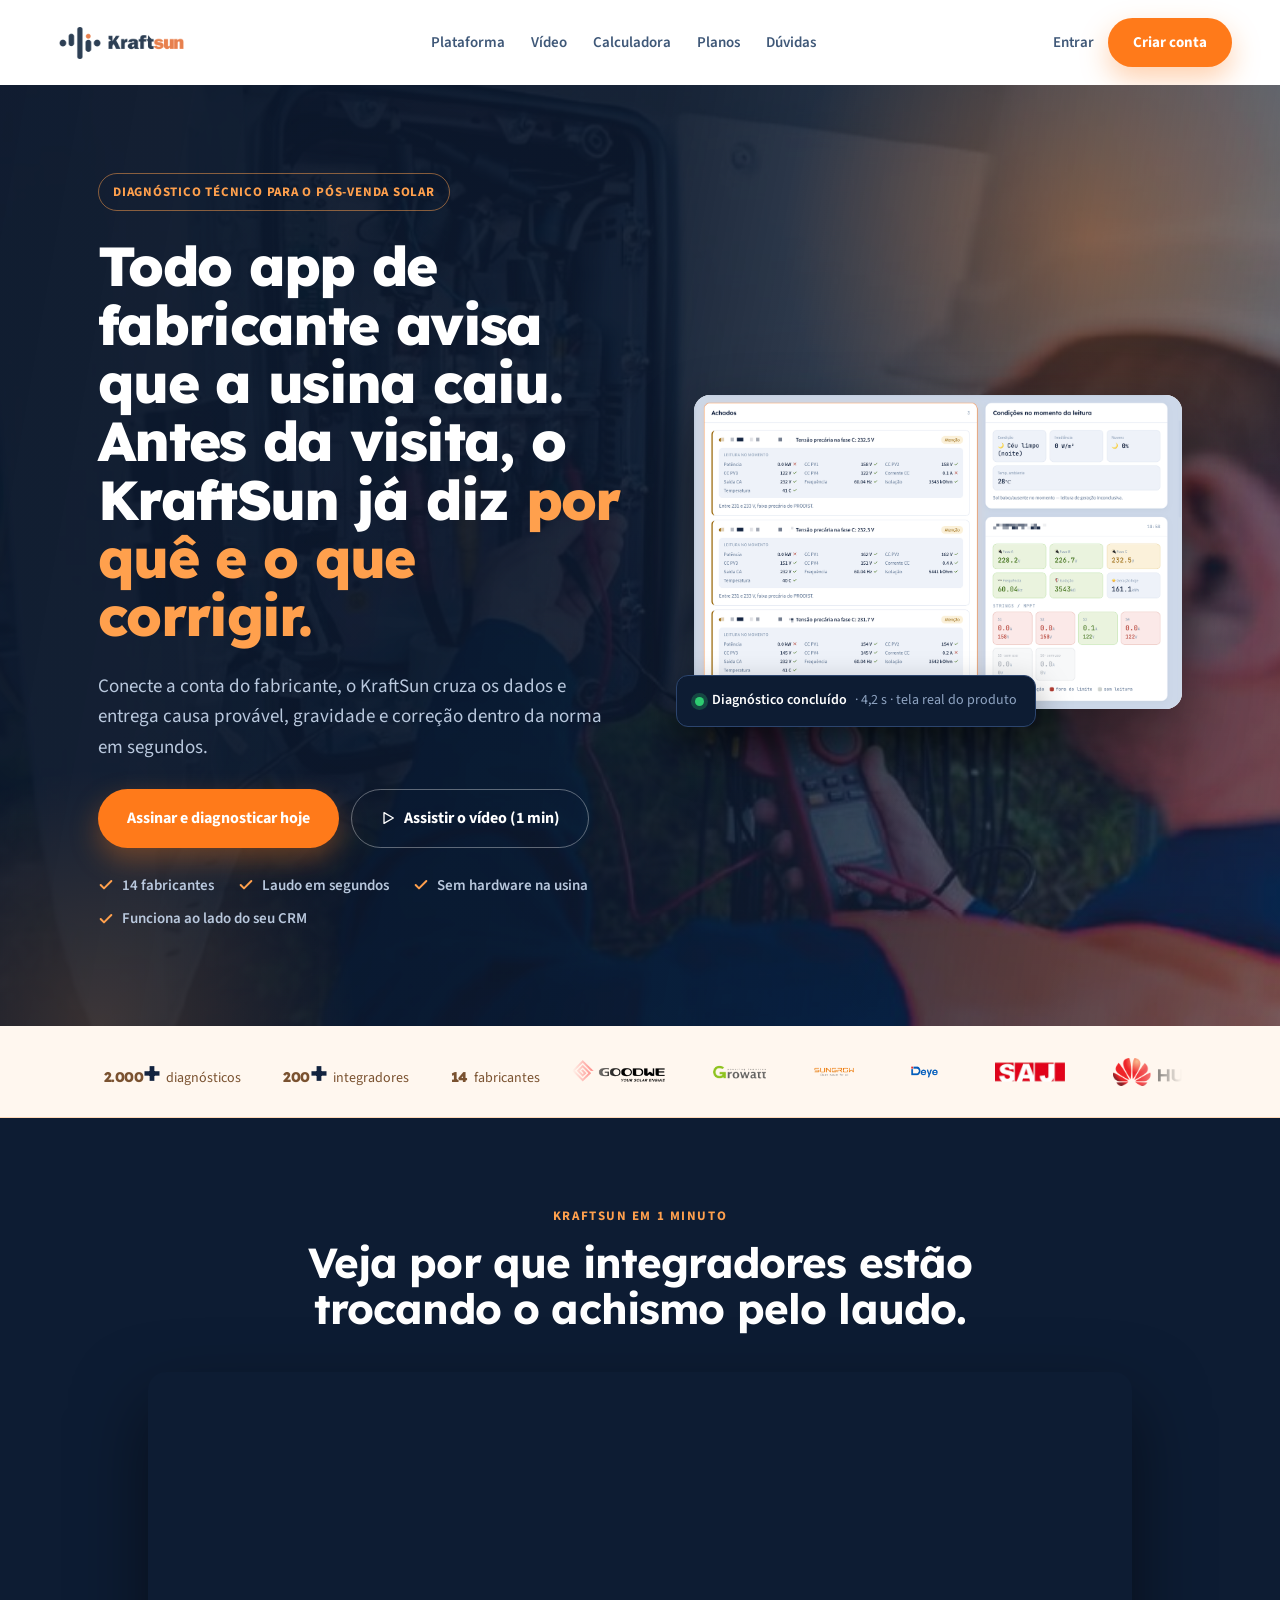
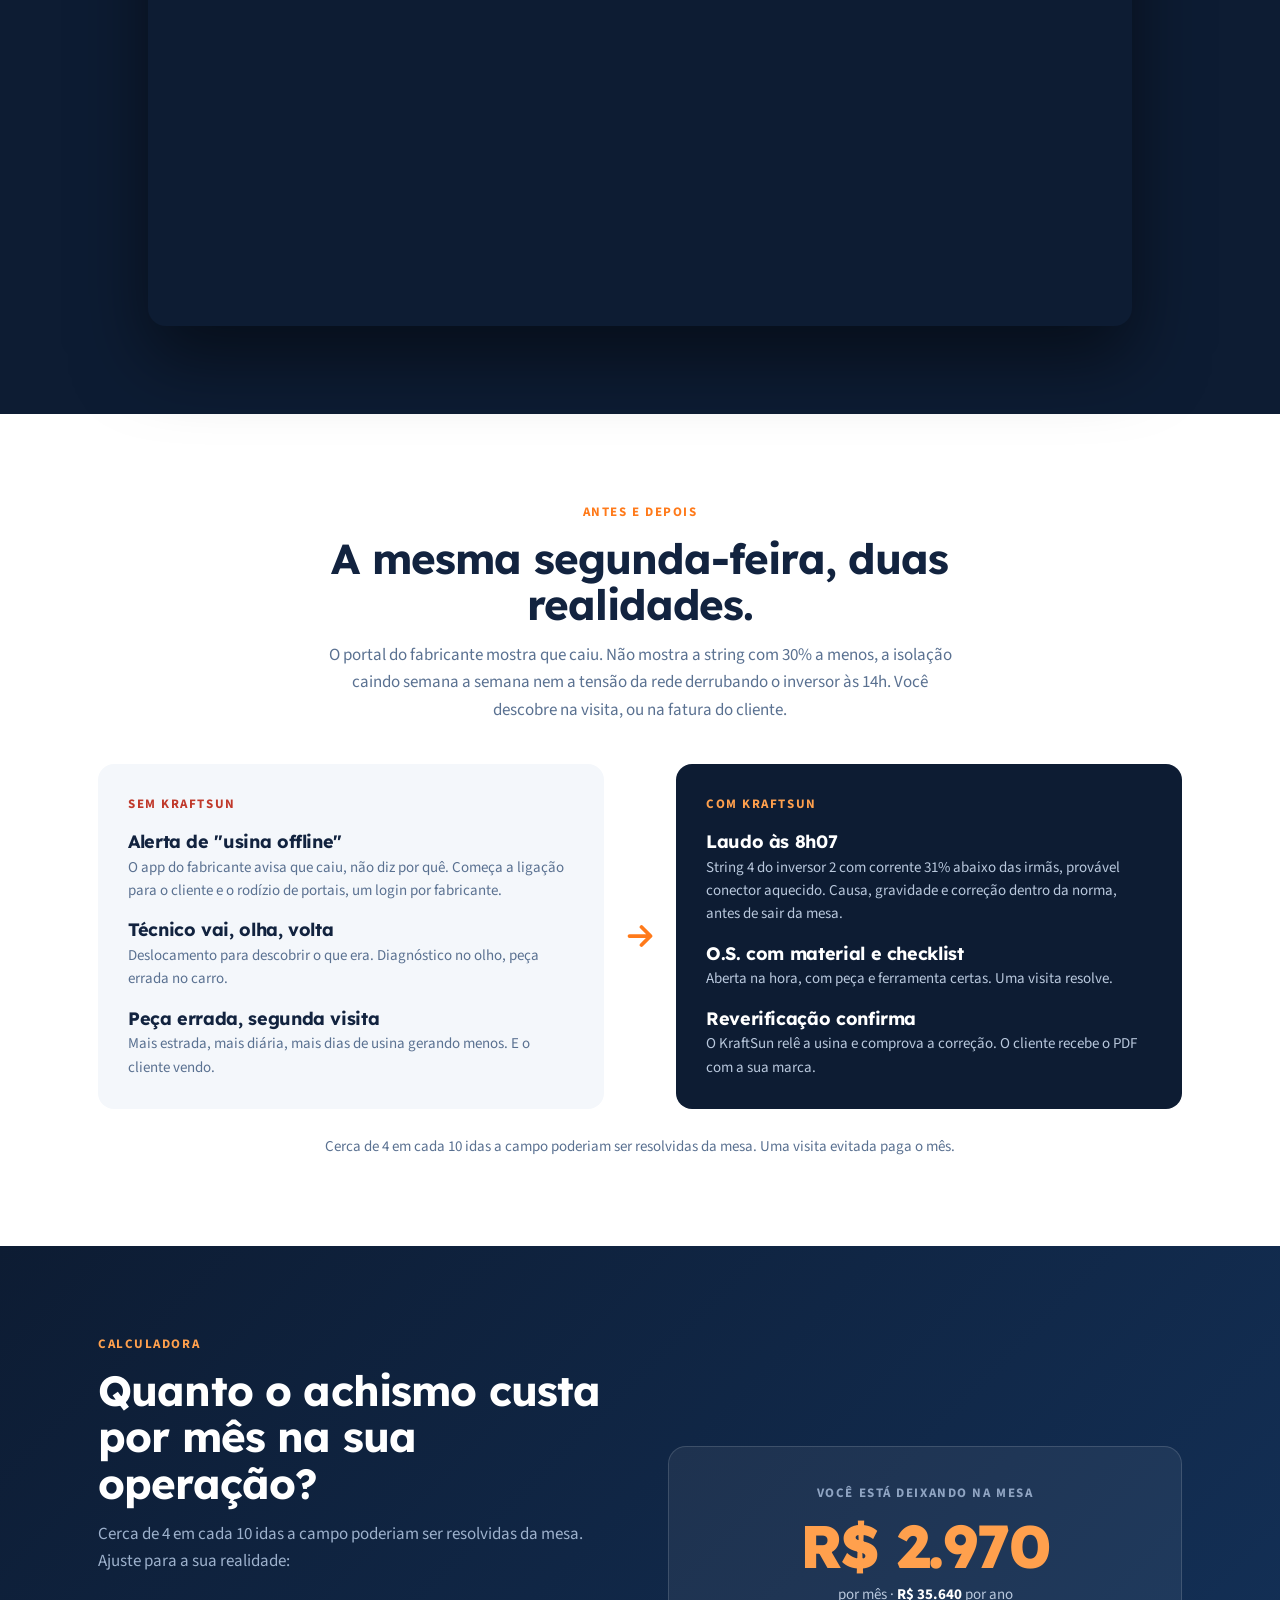
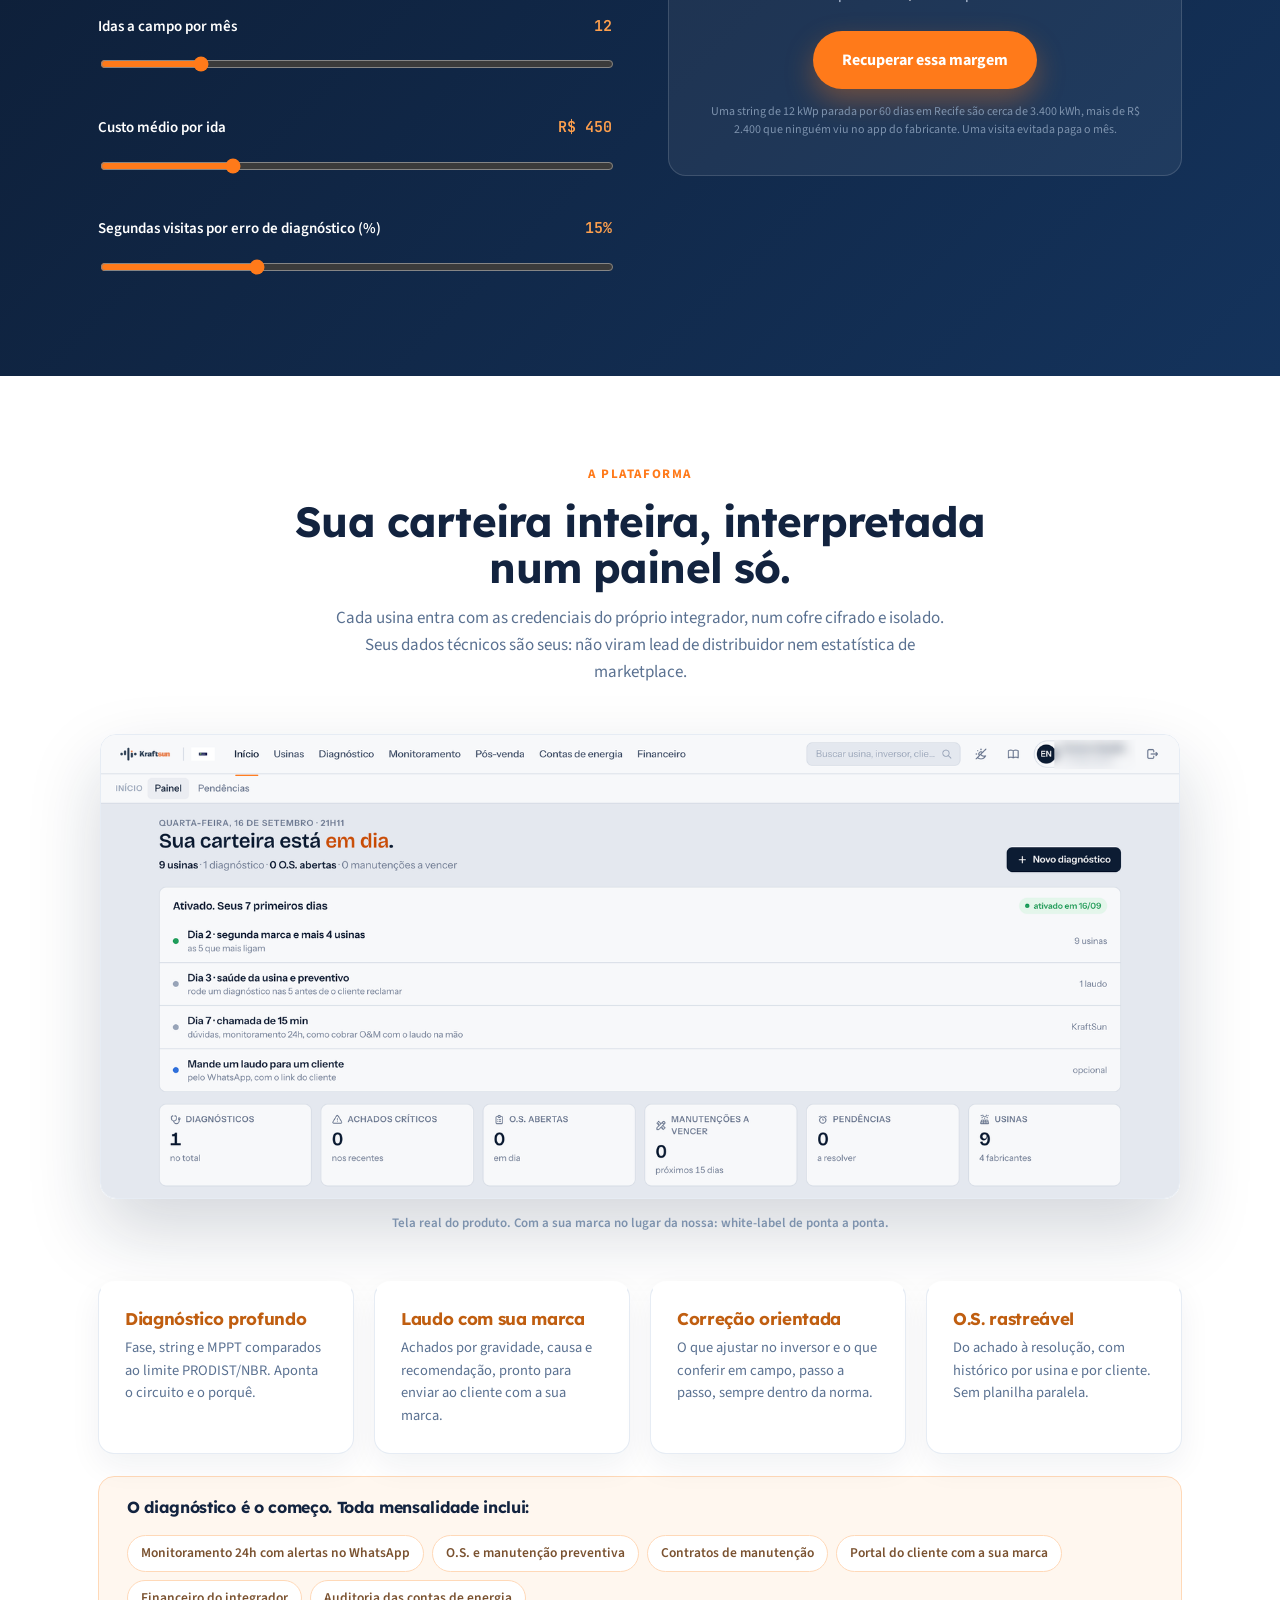
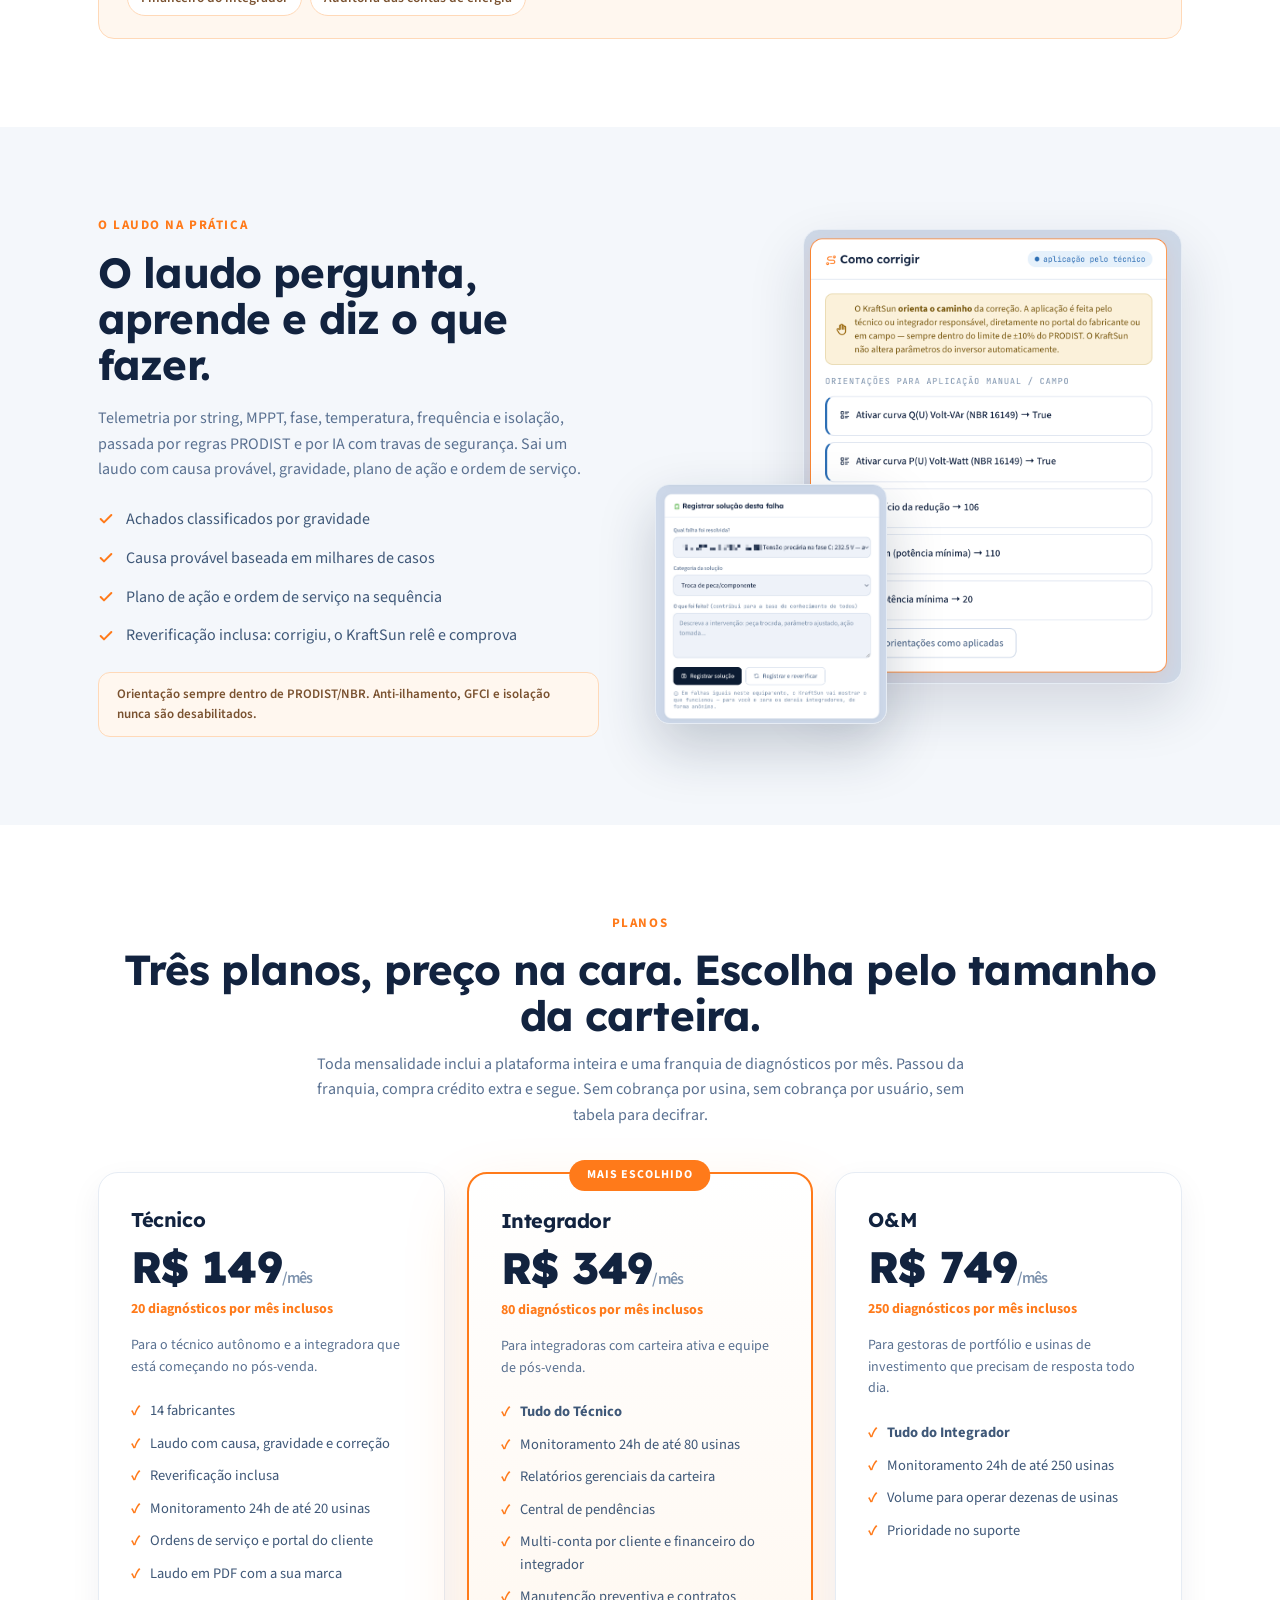
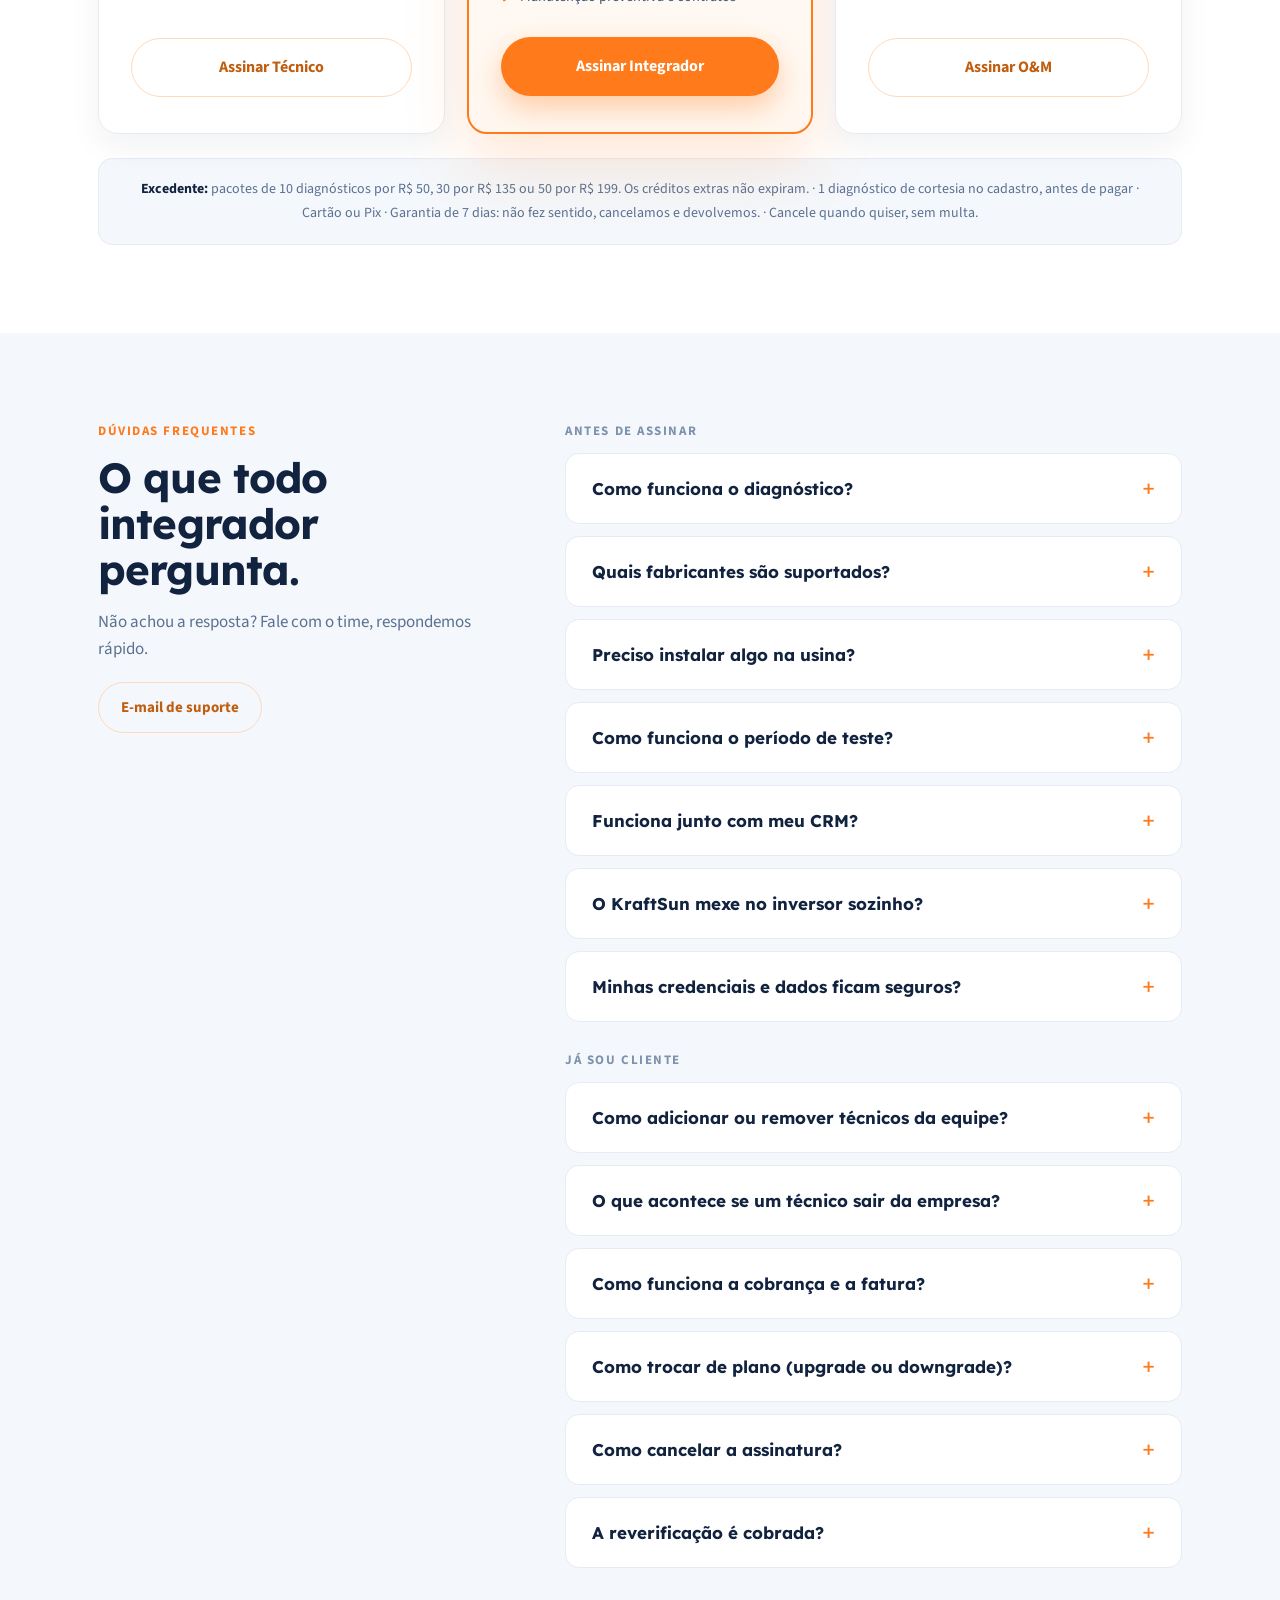
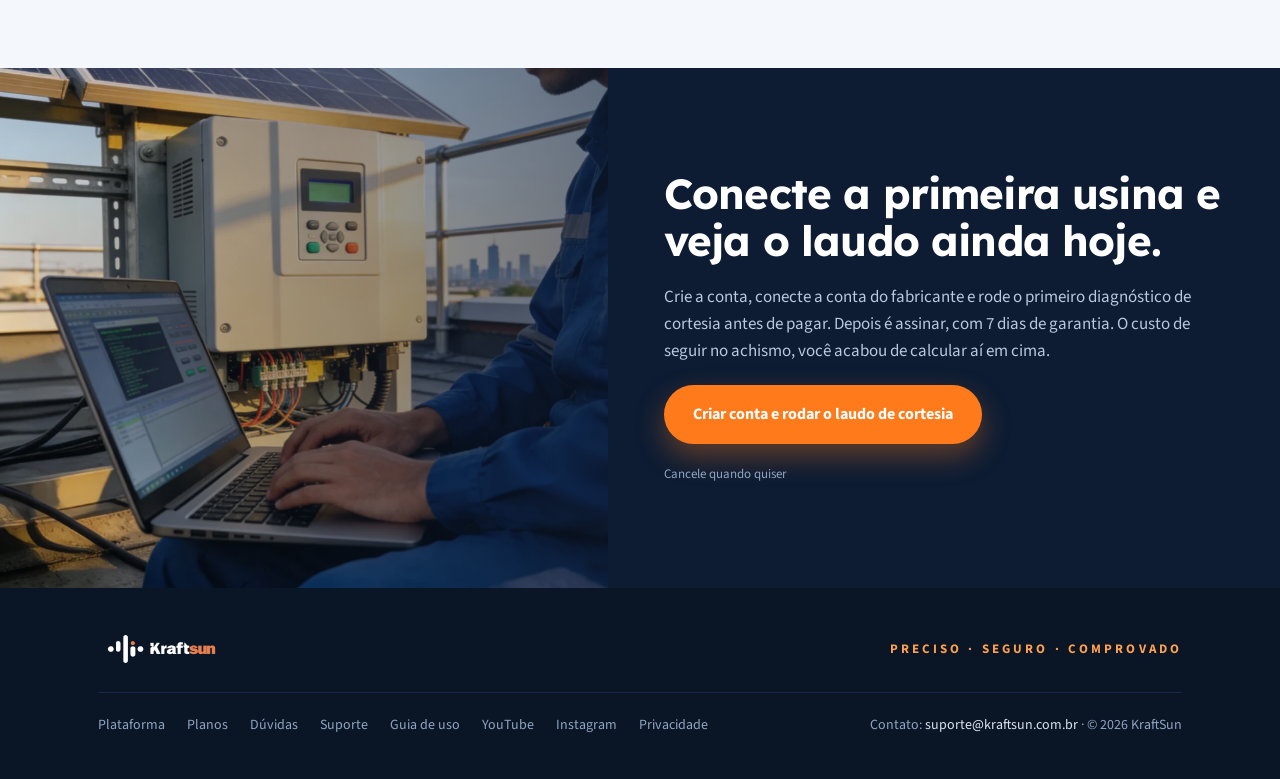
==== commit 61d1722e: "Add files via upload" ====
--- a/index.html
+++ b/index.html
@@ -50,7 +50,7 @@
 html{scroll-behavior:smooth}
 body{margin:0;font-family:'Source Sans 3',system-ui,sans-serif;color:var(--ink);background:#fff;line-height:1.55;-webkit-text-size-adjust:100%}
 a{color:inherit;text-decoration:none}
-img{max-width:100%;display:block}
+img{max-width:100%;height:auto;display:block}
 h1,h2,h3{font-family:'Lexend',sans-serif;margin:0;letter-spacing:-.02em;line-height:1.1}
 h1{font-weight:800;font-size:clamp(34px,4.3vw,56px);line-height:1.06;letter-spacing:-.03em}
 h2{font-weight:700;font-size:clamp(28px,3.3vw,42px)}
@@ -61,7 +61,7 @@
 .eyebrow{font-size:13px;font-weight:700;letter-spacing:.12em;text-transform:uppercase;color:var(--orange);margin-bottom:14px}
 .lead{font-size:17px;line-height:1.6;color:var(--muted)}
 .btn{display:inline-flex;align-items:center;justify-content:center;gap:8px;font-weight:700;font-size:16px;padding:16px 28px;border-radius:999px;border:1.5px solid transparent;cursor:pointer;font-family:inherit;transition:transform .25s ease,filter .25s ease}
-.btn:hover{transform:translateY(-2px);filter:brightness(1.05)}
+.btn:hover{transform:translateY(-2px) scale(1.03);filter:brightness(1.07)}
 .btn-orange{background:var(--orange);color:#fff;box-shadow:0 12px 28px rgba(255,122,26,.35)}
 .btn-ghost{color:#fff;border-color:rgba(255,255,255,.35)}
 .btn-line{color:var(--orange-dk);border-color:var(--peach-line)}
@@ -86,21 +86,25 @@
 .menu-btn{display:none;background:none;border:1.5px solid var(--line);border-radius:999px;font:700 14px 'Source Sans 3';padding:10px 14px;color:var(--ink)}
 
 /* hero */
-.hero{display:grid;grid-template-columns:1.05fr .95fr;min-height:720px}
-.hero-txt{background:var(--navy);color:#fff;padding:72px 56px 72px calc((100vw - 1180px)/2 + 48px);display:flex;flex-direction:column;justify-content:center;gap:26px}
+.hero{position:relative;overflow:hidden;color:#fff;background:linear-gradient(100deg,rgba(10,22,42,.97) 0%,rgba(10,22,42,.92) 46%,rgba(10,22,42,.55) 100%),url("assets/hero-bg.jpg") center/cover no-repeat;padding:88px 0 96px}
+.hero .glow{position:absolute;top:-160px;right:-120px;width:620px;height:620px;border-radius:50%;background:radial-gradient(circle,rgba(255,122,26,.32),transparent 70%);animation:floatGlow 9s ease-in-out infinite;pointer-events:none}
+.hero .glow.b{top:auto;bottom:-260px;left:-160px;width:520px;height:520px;background:radial-gradient(circle,rgba(255,160,77,.18),transparent 70%);animation-duration:12s}
+.hero .wrap{position:relative;display:grid;grid-template-columns:1.05fr .95fr;gap:56px;align-items:center}
+.hero-txt{display:flex;flex-direction:column;gap:26px;animation:riseIn .9s ease both}
+@keyframes riseIn{from{opacity:0;transform:translateY(18px)}to{opacity:1;transform:none}}
+@keyframes floatGlow{0%,100%{transform:translate(0,0) scale(1)}50%{transform:translate(50px,-30px) scale(1.18)}}
 .hero .tag{display:inline-flex;align-self:flex-start;font-size:13px;font-weight:700;letter-spacing:.06em;text-transform:uppercase;color:var(--orange-2);border:1px solid rgba(255,160,77,.5);padding:8px 14px;border-radius:999px}
 .hero h1 span{color:var(--orange-2)}
 .hero .lead{color:#b9c8dd;font-size:19px;max-width:520px}
 .hero-cta{display:flex;flex-wrap:wrap;gap:12px}
 .hero .checks{display:flex;flex-wrap:wrap;gap:10px 24px;color:#b9c8dd}
-.hero-photo{position:relative;background:url("assets/hero-bg.jpg") center/cover;display:flex;align-items:flex-end;padding:150px 48px 0 48px}
-.hero-photo .laudo-card{margin-bottom:-2px;border-radius:14px 14px 0 0}
-.hero-photo::before{content:"";position:absolute;inset:0;background:linear-gradient(180deg,rgba(13,28,51,.05),rgba(13,28,51,.55))}
-.laudo-card{position:relative;background:#fff;border-radius:14px;overflow:hidden;box-shadow:0 30px 70px rgba(0,0,0,.45);width:100%;max-width:470px;margin-left:auto}
-.laudo-card .bar{display:flex;align-items:center;justify-content:space-between;padding:12px 16px;border-bottom:1px solid var(--line);font-size:13px}
-.laudo-card .bar b{display:flex;align-items:center;gap:8px}
-.laudo-card .bar b i{width:8px;height:8px;border-radius:50%;background:var(--green)}
-.laudo-card .bar span{color:var(--soft);font-size:12px}
+.hero-photo{position:relative;animation:riseIn .9s ease .15s both}
+.laudo-card{position:relative;background:#fff;border-radius:16px;overflow:hidden;box-shadow:0 28px 64px rgba(0,0,0,.45);transition:transform .4s ease}
+.laudo-card:hover{transform:translateY(-6px) rotate(-.5deg)}
+.hero-pill{position:absolute;bottom:-18px;left:-18px;background:var(--navy);border:1px solid #2c456e;color:#fff;border-radius:12px;padding:14px 18px;font-size:14px;font-weight:600;box-shadow:0 16px 36px rgba(0,0,0,.4);display:flex;align-items:center;gap:8px}
+.hero-pill i{width:9px;height:9px;border-radius:50%;background:#2ecc71;box-shadow:0 0 0 4px rgba(46,204,113,.25);animation:pulse 2s ease-in-out infinite}
+.hero-pill span{color:#8fa4c2;font-weight:400}
+@keyframes pulse{0%,100%{box-shadow:0 0 0 4px rgba(46,204,113,.25)}50%{box-shadow:0 0 0 9px rgba(46,204,113,.05)}}
 
 /* faixa laranja */
 .band{background:var(--peach);border-bottom:1px solid var(--peach-line);padding:22px 0}
@@ -158,10 +162,12 @@
 /* plataforma */
 .plat .head{text-align:center;max-width:720px;margin:0 auto 48px}
 .plat .head .lead{margin-top:14px;max-width:620px;margin-left:auto;margin-right:auto}
-.plat .shot{max-width:1080px;margin:0 auto 14px;border-radius:16px;overflow:hidden;box-shadow:0 32px 72px rgba(18,35,63,.18);border:1px solid var(--line)}
+.plat .shot{max-width:1080px;margin:0 auto 14px;border-radius:16px;overflow:hidden;box-shadow:0 32px 72px rgba(18,35,63,.18);border:1px solid var(--line);transition:transform .5s ease}
+.plat .shot:hover{transform:scale(1.015)}
 .plat .cap{font-size:13px;font-weight:600;color:var(--soft);text-align:center;margin-bottom:48px}
 .grid4{display:grid;grid-template-columns:repeat(4,1fr);gap:20px}
-.grid4 .card{padding:26px}
+.grid4 .card{padding:26px;border-top:3px solid transparent}
+.grid4 .card:hover{border-top-color:var(--orange)}
 .grid4 h3{color:var(--orange-dk);font-size:17px;margin-bottom:8px}
 .grid4 p{font-size:14.5px;color:var(--muted)}
 .more{margin-top:22px;background:var(--peach);border:1px solid var(--peach-line);border-radius:16px;padding:22px 28px;display:flex;align-items:center;gap:18px 28px;flex-wrap:wrap}
@@ -184,7 +190,8 @@
 .price .head{text-align:center;margin-bottom:44px}
 .price .head .lead{max-width:680px;margin:12px auto 0;font-size:16px}
 .plans{display:grid;grid-template-columns:repeat(3,1fr);gap:22px;max-width:1120px;margin:0 auto 24px;align-items:stretch}
-.plan{background:#fff;border:1px solid var(--line);border-radius:20px;padding:36px 32px;display:flex;flex-direction:column;box-shadow:0 12px 32px rgba(18,35,63,.06);position:relative}
+.plan{background:#fff;border:1px solid var(--line);border-radius:20px;padding:36px 32px;display:flex;flex-direction:column;box-shadow:0 12px 32px rgba(18,35,63,.06);position:relative;transition:transform .3s ease,box-shadow .3s ease}
+.plan:hover{transform:translateY(-6px);box-shadow:0 26px 52px rgba(18,35,63,.14)}
 .plan.hot{background:linear-gradient(180deg,#fff,var(--peach));border:2px solid var(--orange);box-shadow:0 28px 64px rgba(255,122,26,.18)}
 .plan .best{position:absolute;top:-14px;left:50%;transform:translateX(-50%);font-size:12px;font-weight:700;letter-spacing:.08em;background:var(--orange);color:#fff;padding:6px 18px;border-radius:99px}
 .plan h3{font-size:20px;margin-bottom:14px}
@@ -216,7 +223,9 @@
 .faq-item.open .a{display:block}
 
 /* cta */
-.cta{display:grid;grid-template-columns:.95fr 1.05fr;min-height:520px}
+.cta{display:grid;grid-template-columns:.95fr 1.05fr;min-height:520px;position:relative;overflow:hidden}
+.cta .glow{position:absolute;right:-140px;bottom:-200px;width:560px;height:560px;border-radius:50%;background:radial-gradient(circle,rgba(255,122,26,.28),transparent 70%);animation:floatGlow 11s ease-in-out infinite;pointer-events:none;z-index:1}
+.cta .txt{position:relative;z-index:2}
 .cta .photo{background:url("assets/cta-bg.webp") center/cover;position:relative}
 .cta .photo::before{content:"";position:absolute;inset:0;background:linear-gradient(90deg,rgba(13,28,51,.1),rgba(13,28,51,.6))}
 .cta .txt{background:var(--navy);color:#fff;padding:80px 56px;display:flex;flex-direction:column;justify-content:center;gap:20px}
@@ -245,10 +254,9 @@
   .top .acts .btn{padding:10px 16px;font-size:14px;white-space:nowrap}
   html,body{overflow-x:hidden}
   .menu-btn{display:inline-block}
-  .hero{grid-template-columns:1fr;min-height:0}
-  .hero-txt{padding:48px 22px}
-  .hero-photo{min-height:380px;padding:90px 22px 0}
-  .laudo-card{max-width:none}
+  .hero{padding:52px 0 72px}
+  .hero .wrap{grid-template-columns:1fr;gap:40px}
+  .hero-pill{left:8px;bottom:-14px;font-size:13px}
   .band .wrap{flex-direction:column;align-items:stretch;gap:18px}
   .band .nums{justify-content:space-between;gap:12px}
   .band .nums b{font-size:24px}
@@ -287,6 +295,8 @@
 <main>
 <!-- 1 HERO -->
 <section class="hero">
+  <div class="glow"></div><div class="glow b"></div>
+  <div class="wrap">
   <div class="hero-txt">
     <span class="tag">Diagnóstico técnico para o pós-venda solar</span>
     <h1>Todo app de fabricante avisa que a usina caiu. Antes da visita, o KraftSun já diz <span>por quê e o que corrigir.</span></h1>
@@ -303,10 +313,9 @@
     </div>
   </div>
   <div class="hero-photo">
-    <div class="laudo-card">
-      <div class="bar"><b><i></i>Diagnóstico concluído em 4,2 s</b><span>tela real do produto</span></div>
-      <img src="assets/laudo-achados.png" alt="Laudo real do KraftSun com os achados por gravidade" width="1400" height="901" fetchpriority="high">
-    </div>
+    <div class="laudo-card"><img src="assets/laudo-achados.png" alt="Laudo real do KraftSun com os achados por gravidade" width="1400" height="901" fetchpriority="high"></div>
+    <div class="hero-pill"><i></i>Diagnóstico concluído <span>· 4,2 s · tela real do produto</span></div>
+  </div>
   </div>
 </section>
 
@@ -314,9 +323,9 @@
 <section class="band">
   <div class="wrap">
     <div class="nums">
-      <div><b>2.000+</b><span>diagnósticos</span></div>
-      <div><b>200+</b><span>integradores</span></div>
-      <div><b class="o">14</b><span>fabricantes</span></div>
+      <div><b><span data-count="2000">0</span>+</b><span>diagnósticos</span></div>
+      <div><b><span data-count="200">0</span>+</b><span>integradores</span></div>
+      <div><b class="o"><span data-count="14">0</span></b><span>fabricantes</span></div>
     </div>
     <div class="marquee" aria-label="Fabricantes suportados"><div class="track">
       <div class="set"><img src="assets/marca-goodwe.png" alt="GoodWe"><img src="assets/marca-growatt.png" alt="Growatt"><img src="assets/marca-sungrow.png" alt="Sungrow" style="height:40px"><img src="assets/marca-deye.webp" alt="Deye"><img src="assets/marca-saj.png" alt="SAJ"><img src="assets/marca-huawei.png" alt="Huawei"><img src="assets/marca-solplanet.webp" alt="Solplanet"><img src="assets/marca-solis.png" alt="Solis"><img src="assets/marca-renac.png" alt="RENAC"><img src="assets/marca-chint.png" alt="Chint"><img src="assets/marca-auxsol.webp" alt="AUXSOL"><img src="assets/marca-solarman.webp" alt="Solarman" style="height:24px"><img src="assets/marca-austa.png" alt="Austa" style="height:42px"><span class="txt">Canadian Solar</span></div>
@@ -487,6 +496,7 @@
 <!-- 10 CTA -->
 <section class="cta">
   <div class="photo"></div>
+  <div class="glow"></div>
   <div class="txt">
     <h2>Conecte a primeira usina e veja o laudo ainda hoje.</h2>
     <p class="lead">Crie a conta, conecte a conta do fabricante e rode o primeiro diagnóstico de cortesia antes de pagar. Depois é assinar, com 7 dias de garantia. O custo de seguir no achismo, você acabou de calcular aí em cima.</p>
@@ -510,8 +520,8 @@
 /* ===== CONFIGURE AQUI (canais de contato) =====
    Preencha e o site monta os links sozinho. Deixe "" para esconder. */
 var SUPORTE_EMAIL    = "suporte@kraftsun.com.br";   // e-mail real de suporte (precisa existir no Workspace)
-var SUPORTE_WHATSAPP = "5581984558268";                          // só dígitos com DDI, ex.: "5581999990000"
-var YOUTUBE_CANAL    = "https://www.youtube.com/@KraftSunApp";                          // ex.: "https://www.youtube.com/@kraftsun" (vazio = link do vídeo)
+var SUPORTE_WHATSAPP = "";                          // só dígitos com DDI, ex.: "5581999990000"
+var YOUTUBE_CANAL    = "";                          // ex.: "https://www.youtube.com/@kraftsun" (vazio = link do vídeo)
 
 (function(){
   var e=document.getElementById('lnk-email');
@@ -533,6 +543,15 @@
   document.getElementById('v-year').textContent=brl(m*12);
 }
 calc();
+(function(){
+  var els=document.querySelectorAll('[data-count]'); if(!els.length) return;
+  var done=false;
+  function run(){ if(done) return; done=true; var t0=performance.now(), dur=1600;
+    (function step(t){ var p=Math.min(1,(t-t0)/dur), e=1-Math.pow(1-p,3);
+      els.forEach(function(el){ el.textContent=Math.round(+el.dataset.count*e).toLocaleString('pt-BR'); });
+      if(p<1) requestAnimationFrame(step); })(t0); }
+  if('IntersectionObserver' in window){ var io=new IntersectionObserver(function(en){ if(en[0].isIntersecting){ run(); io.disconnect(); } },{threshold:.3}); io.observe(els[0]); } else run();
+})();
 function toggleFaq(b){
   var it=b.parentNode, open=it.classList.contains('open');
   document.querySelectorAll('.faq-item.open').forEach(function(x){ x.classList.remove('open'); x.querySelector('.q i').textContent='+'; });
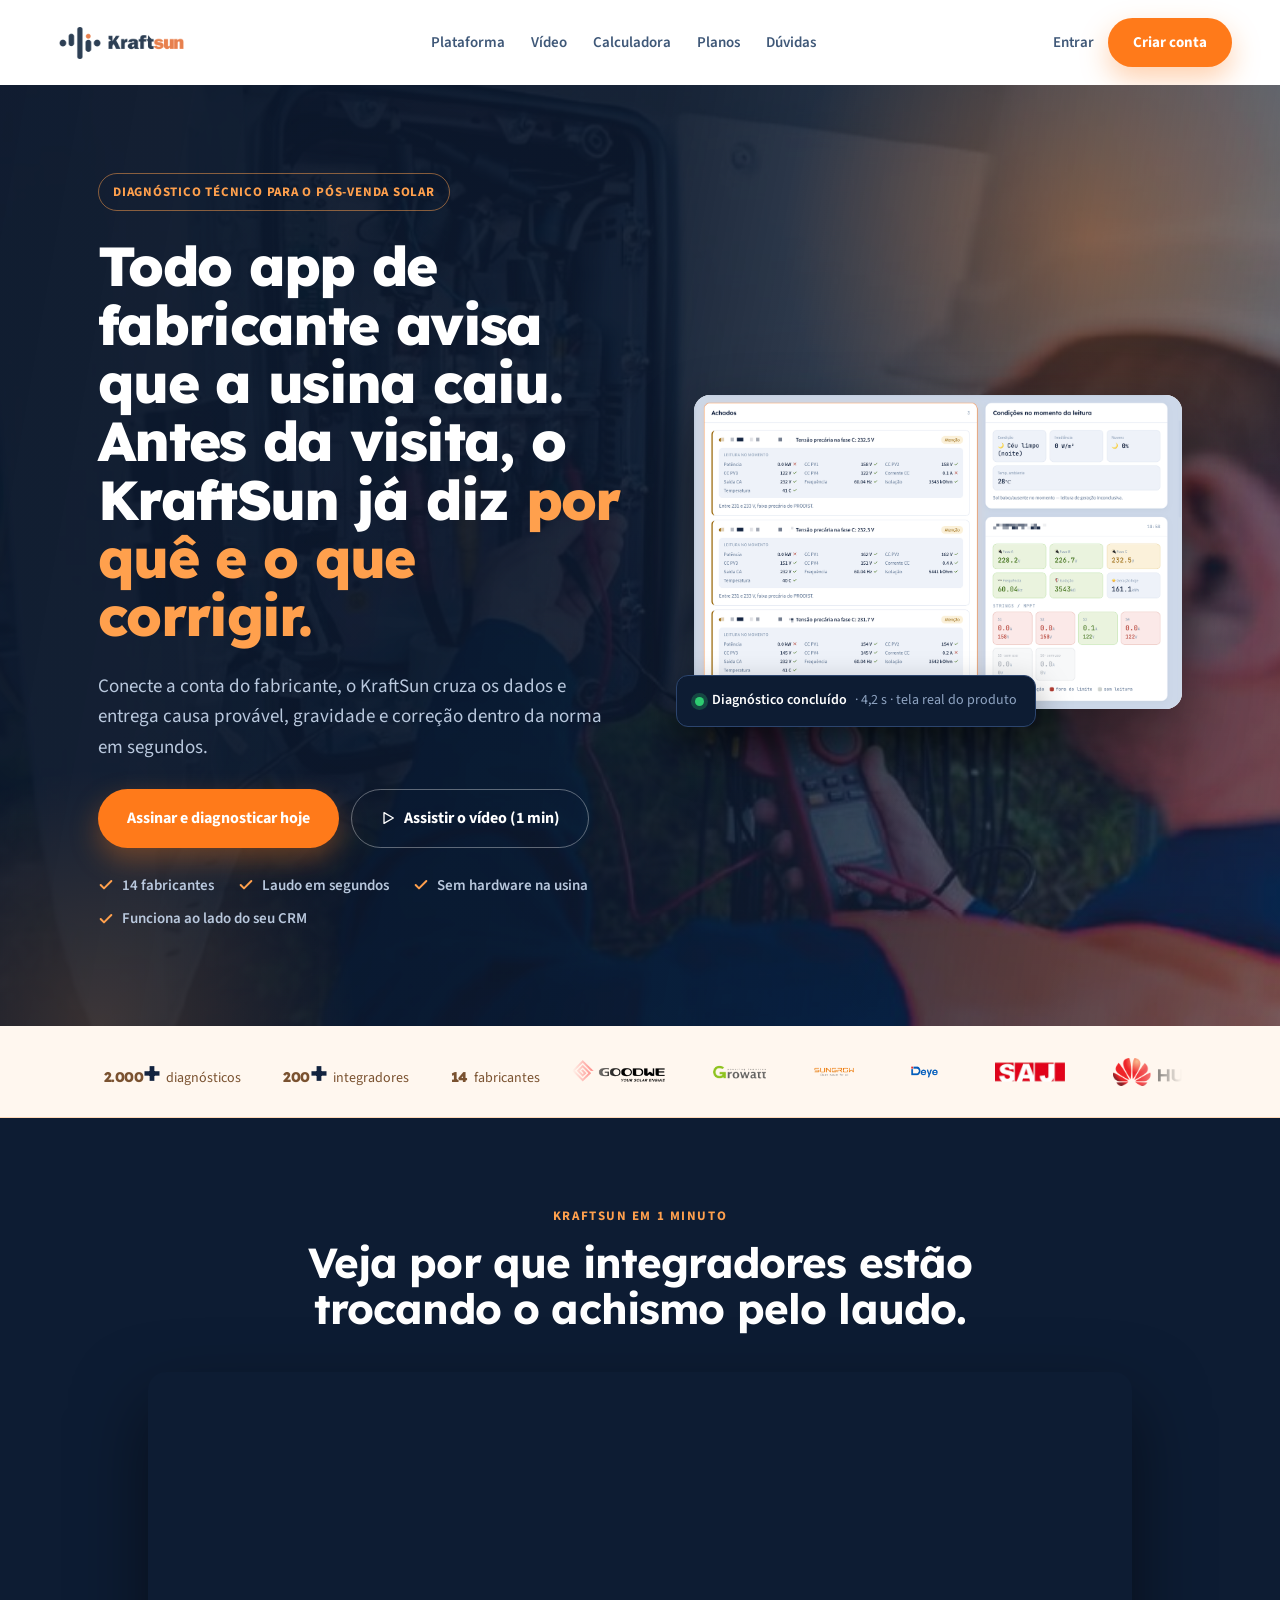
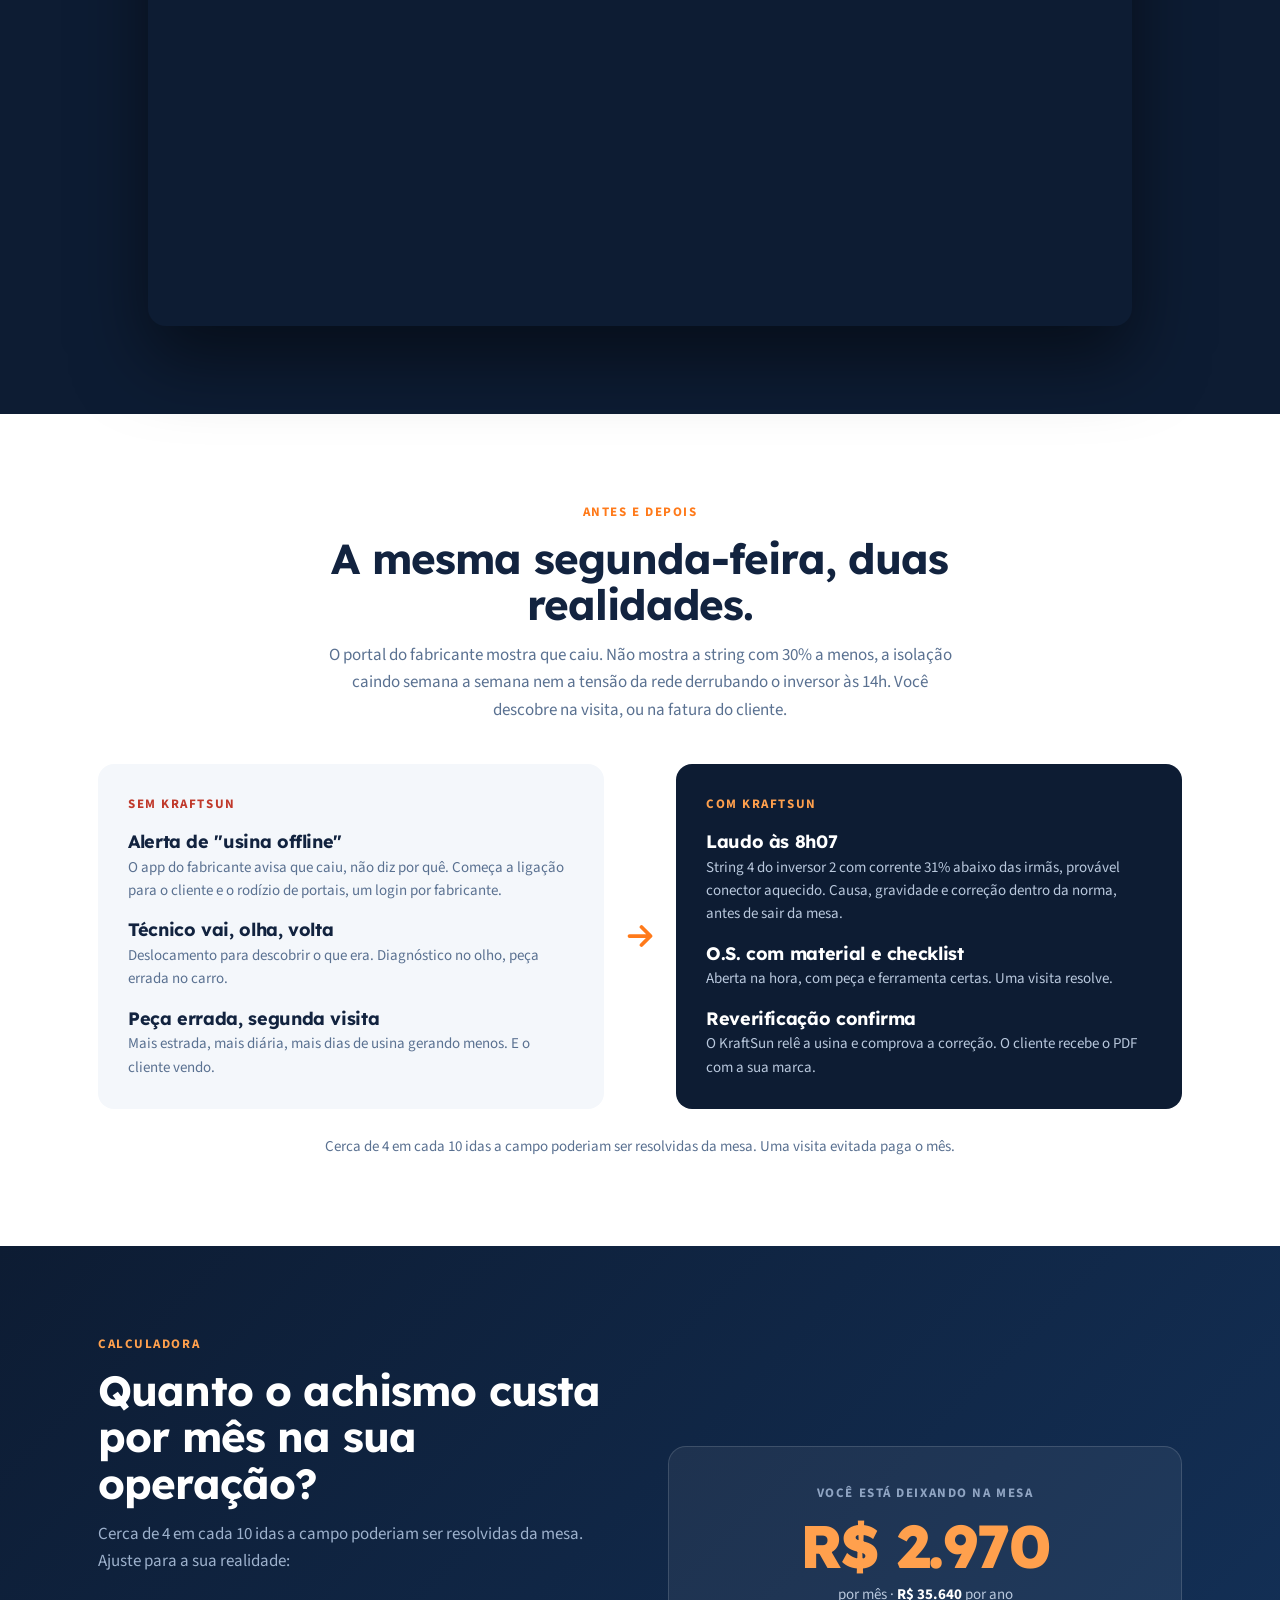
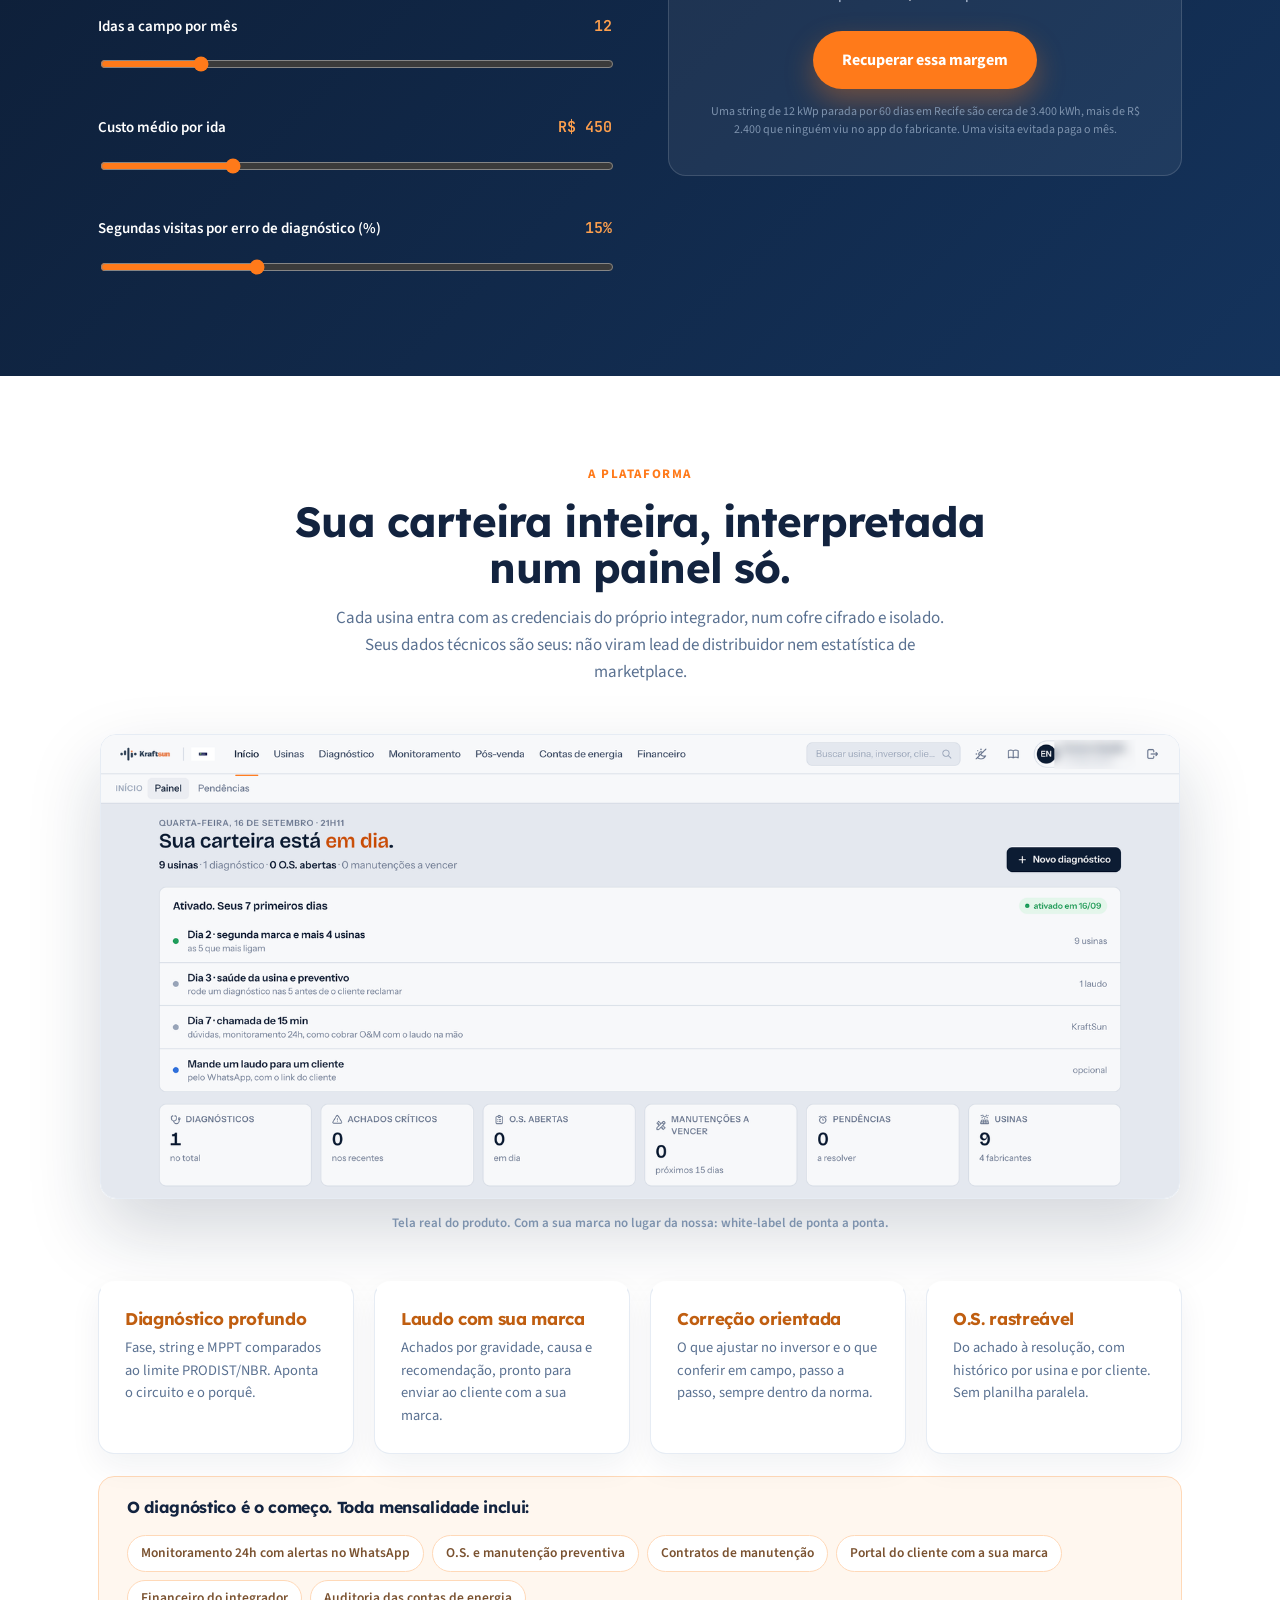
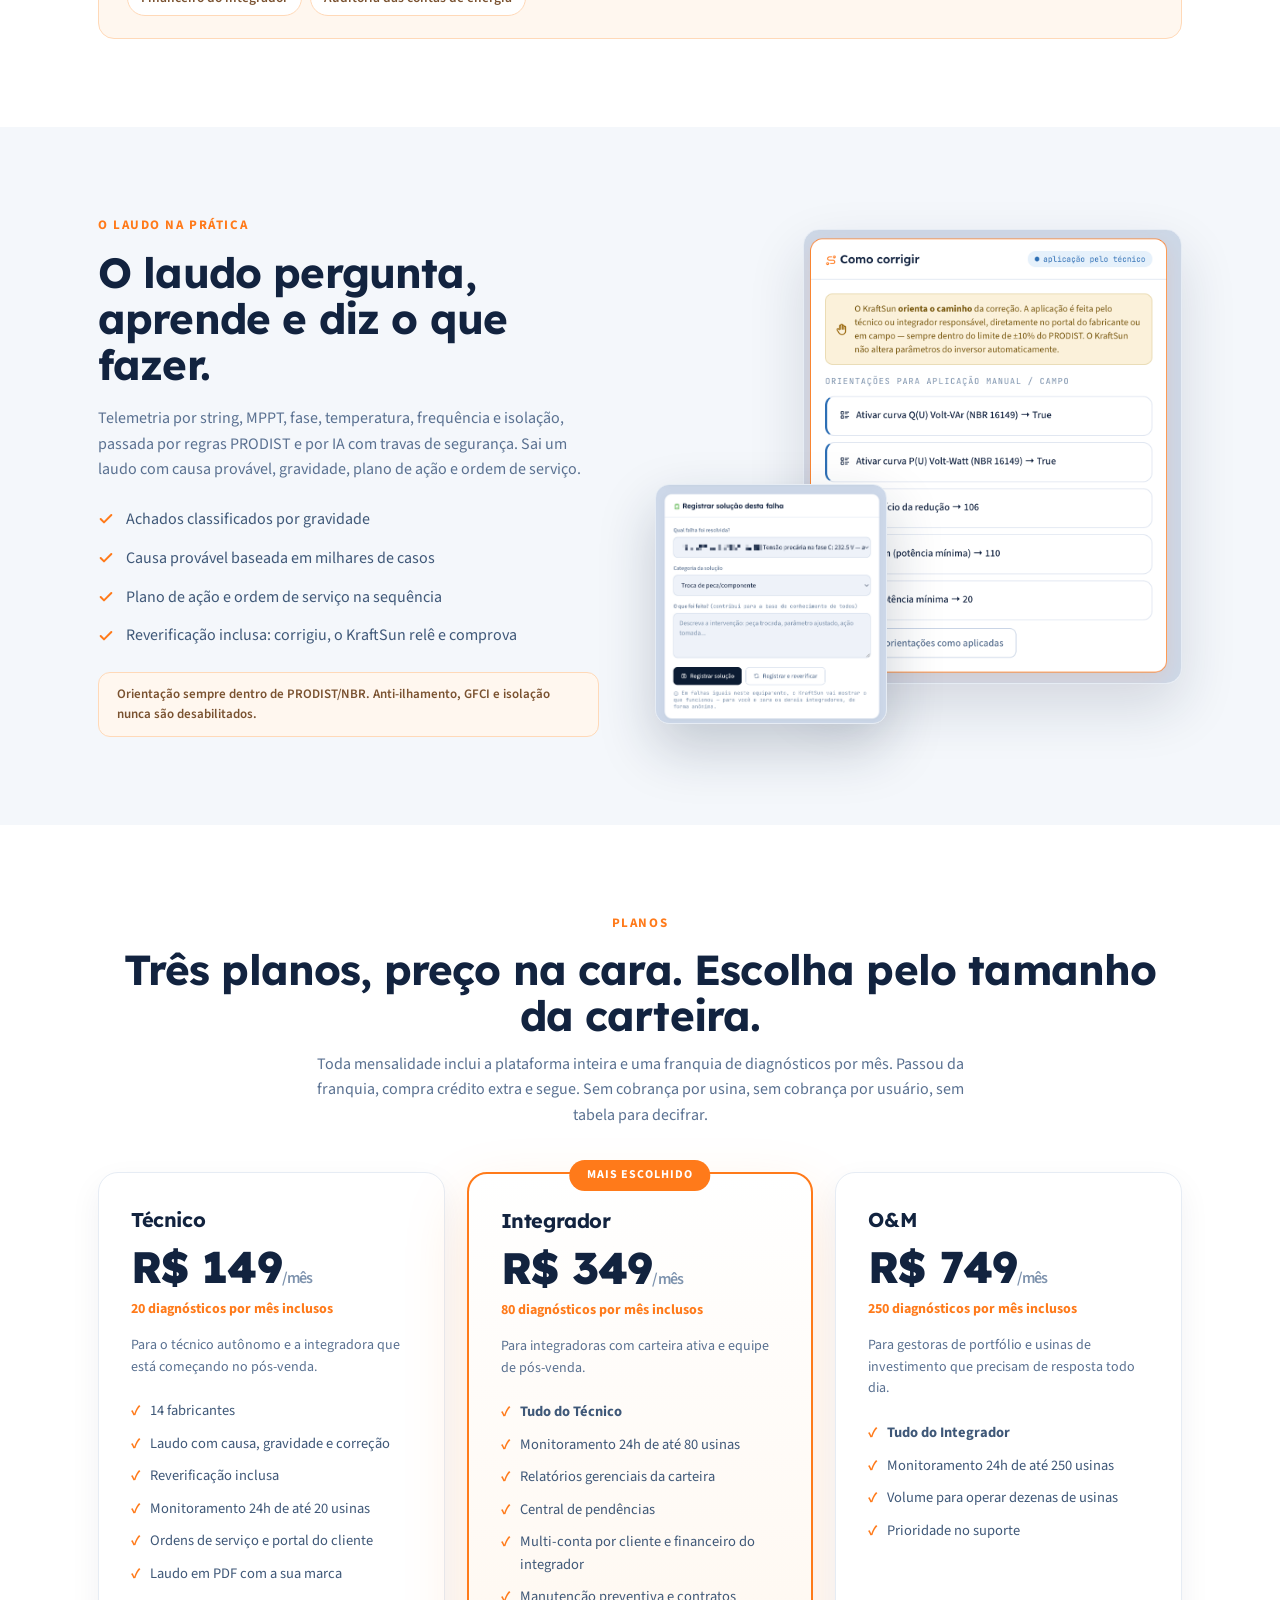
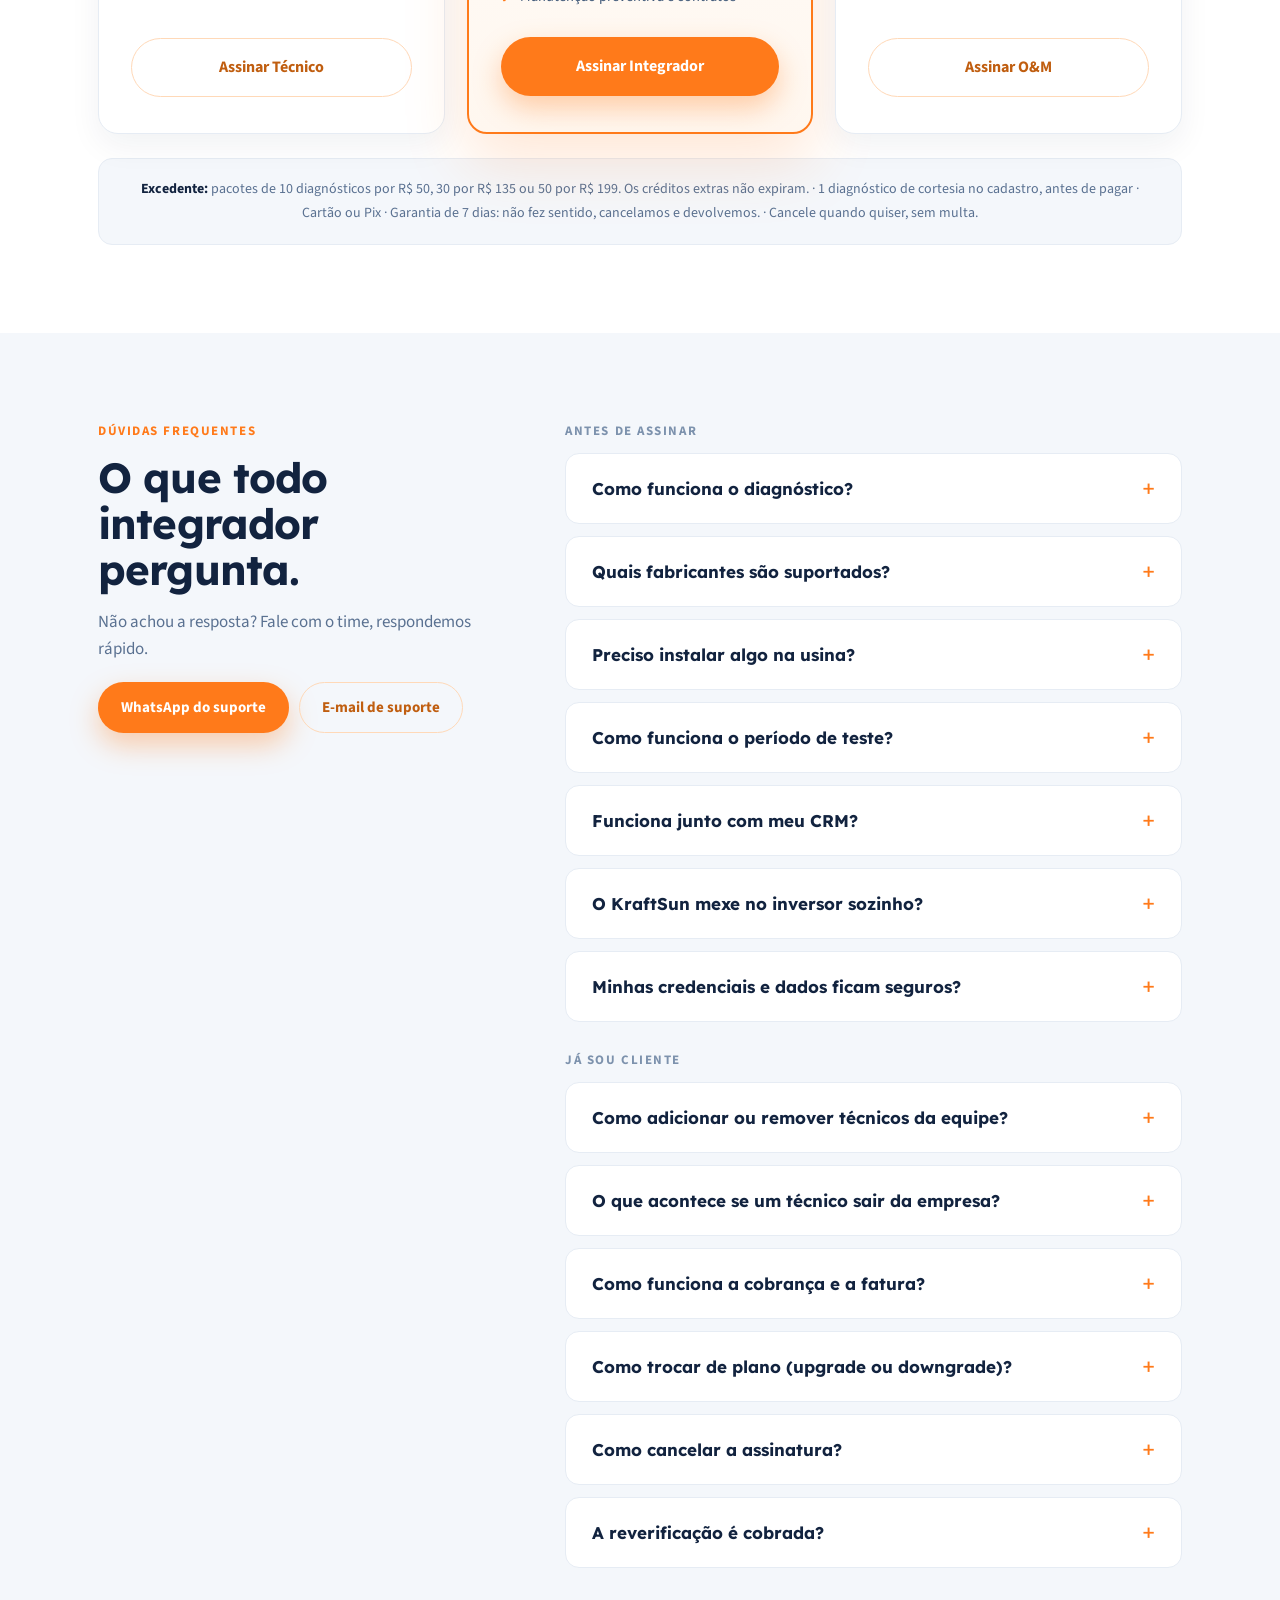
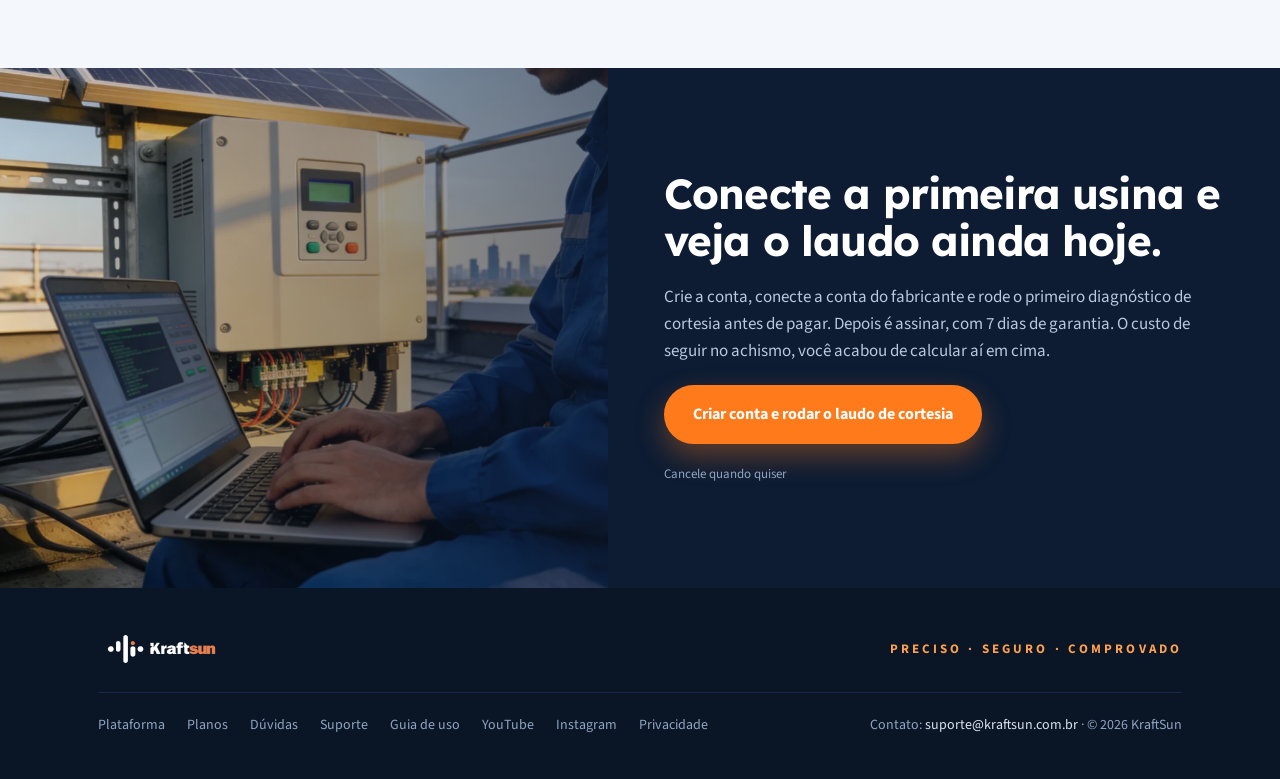
==== commit 2a48d9e3: "Update index.html" ====
--- a/index.html
+++ b/index.html
@@ -520,8 +520,8 @@
 /* ===== CONFIGURE AQUI (canais de contato) =====
    Preencha e o site monta os links sozinho. Deixe "" para esconder. */
 var SUPORTE_EMAIL    = "suporte@kraftsun.com.br";   // e-mail real de suporte (precisa existir no Workspace)
-var SUPORTE_WHATSAPP = "";                          // só dígitos com DDI, ex.: "5581999990000"
-var YOUTUBE_CANAL    = "";                          // ex.: "https://www.youtube.com/@kraftsun" (vazio = link do vídeo)
+var SUPORTE_WHATSAPP = "5581984558268";                          // só dígitos com DDI, ex.: "5581999990000"
+var YOUTUBE_CANAL    = "https://www.youtube.com/@KraftSunApp";                          // ex.: "https://www.youtube.com/@kraftsun" (vazio = link do vídeo)
 
 (function(){
   var e=document.getElementById('lnk-email');
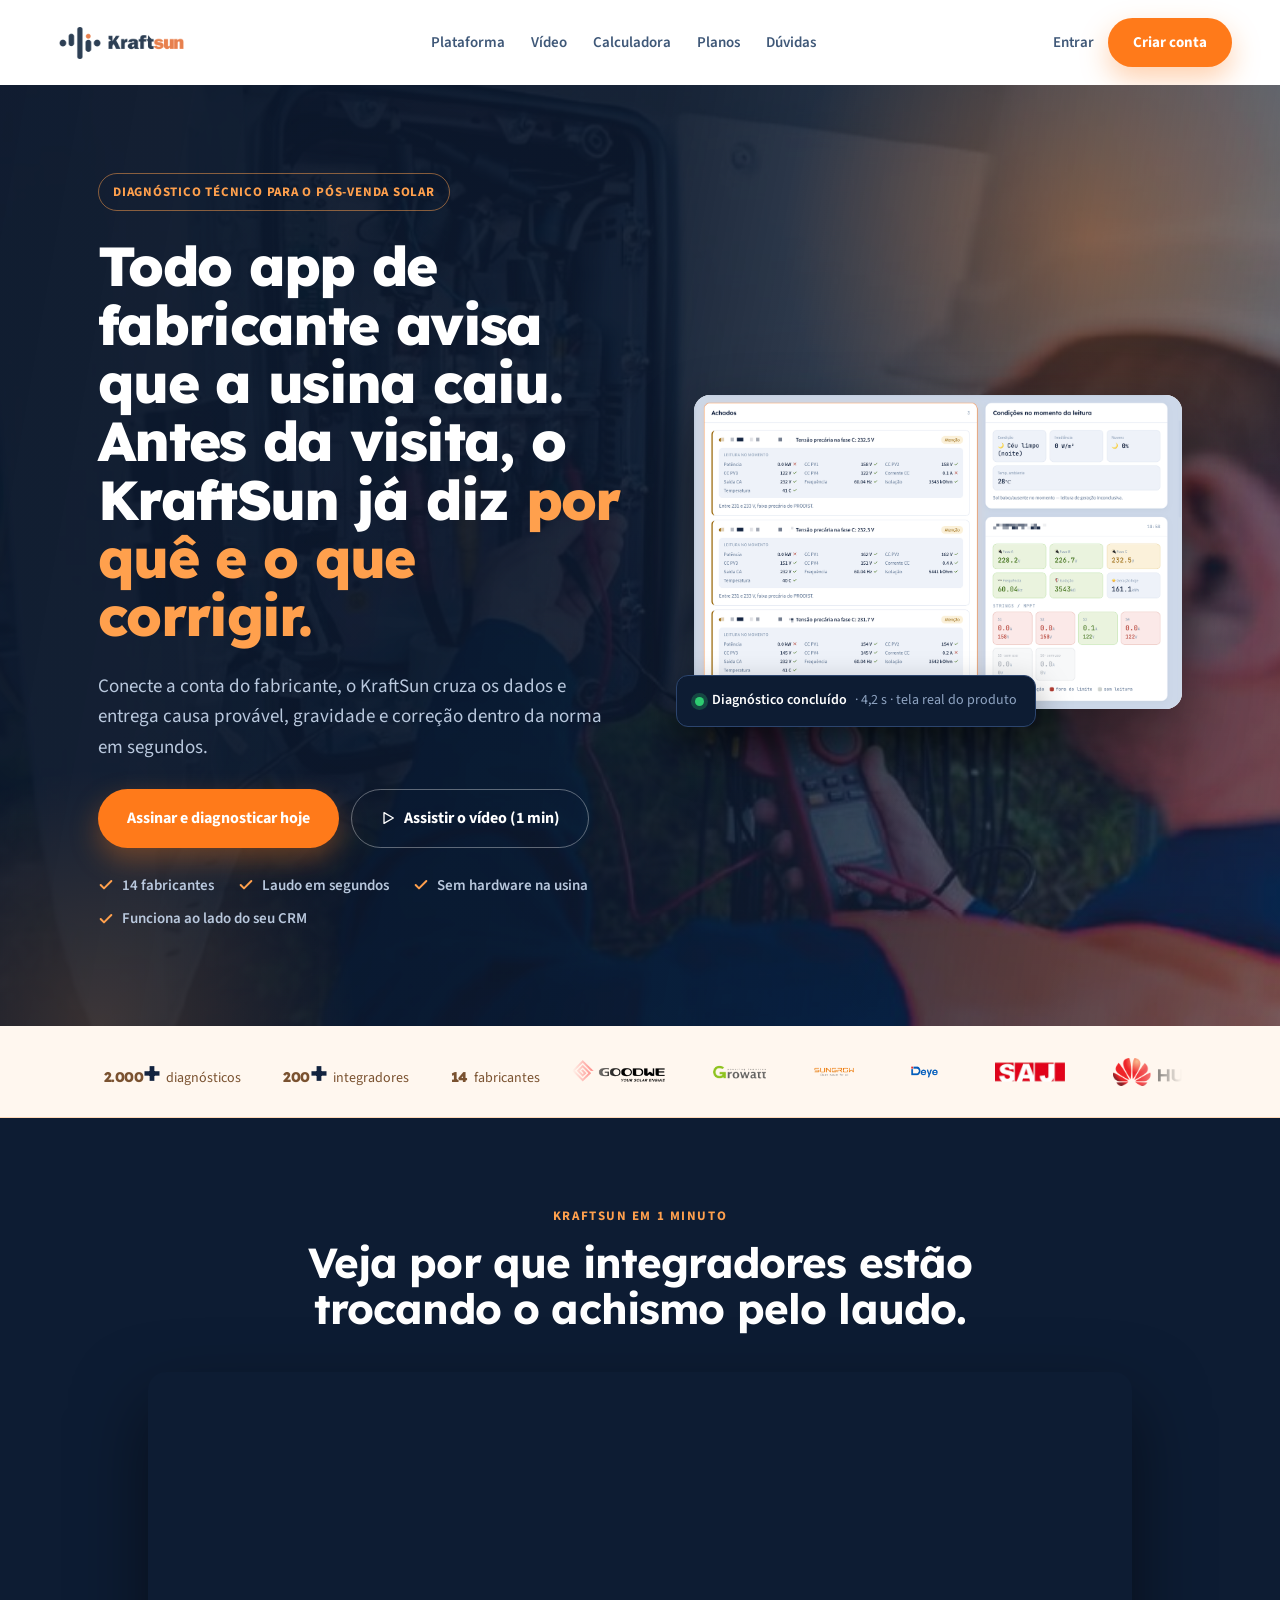
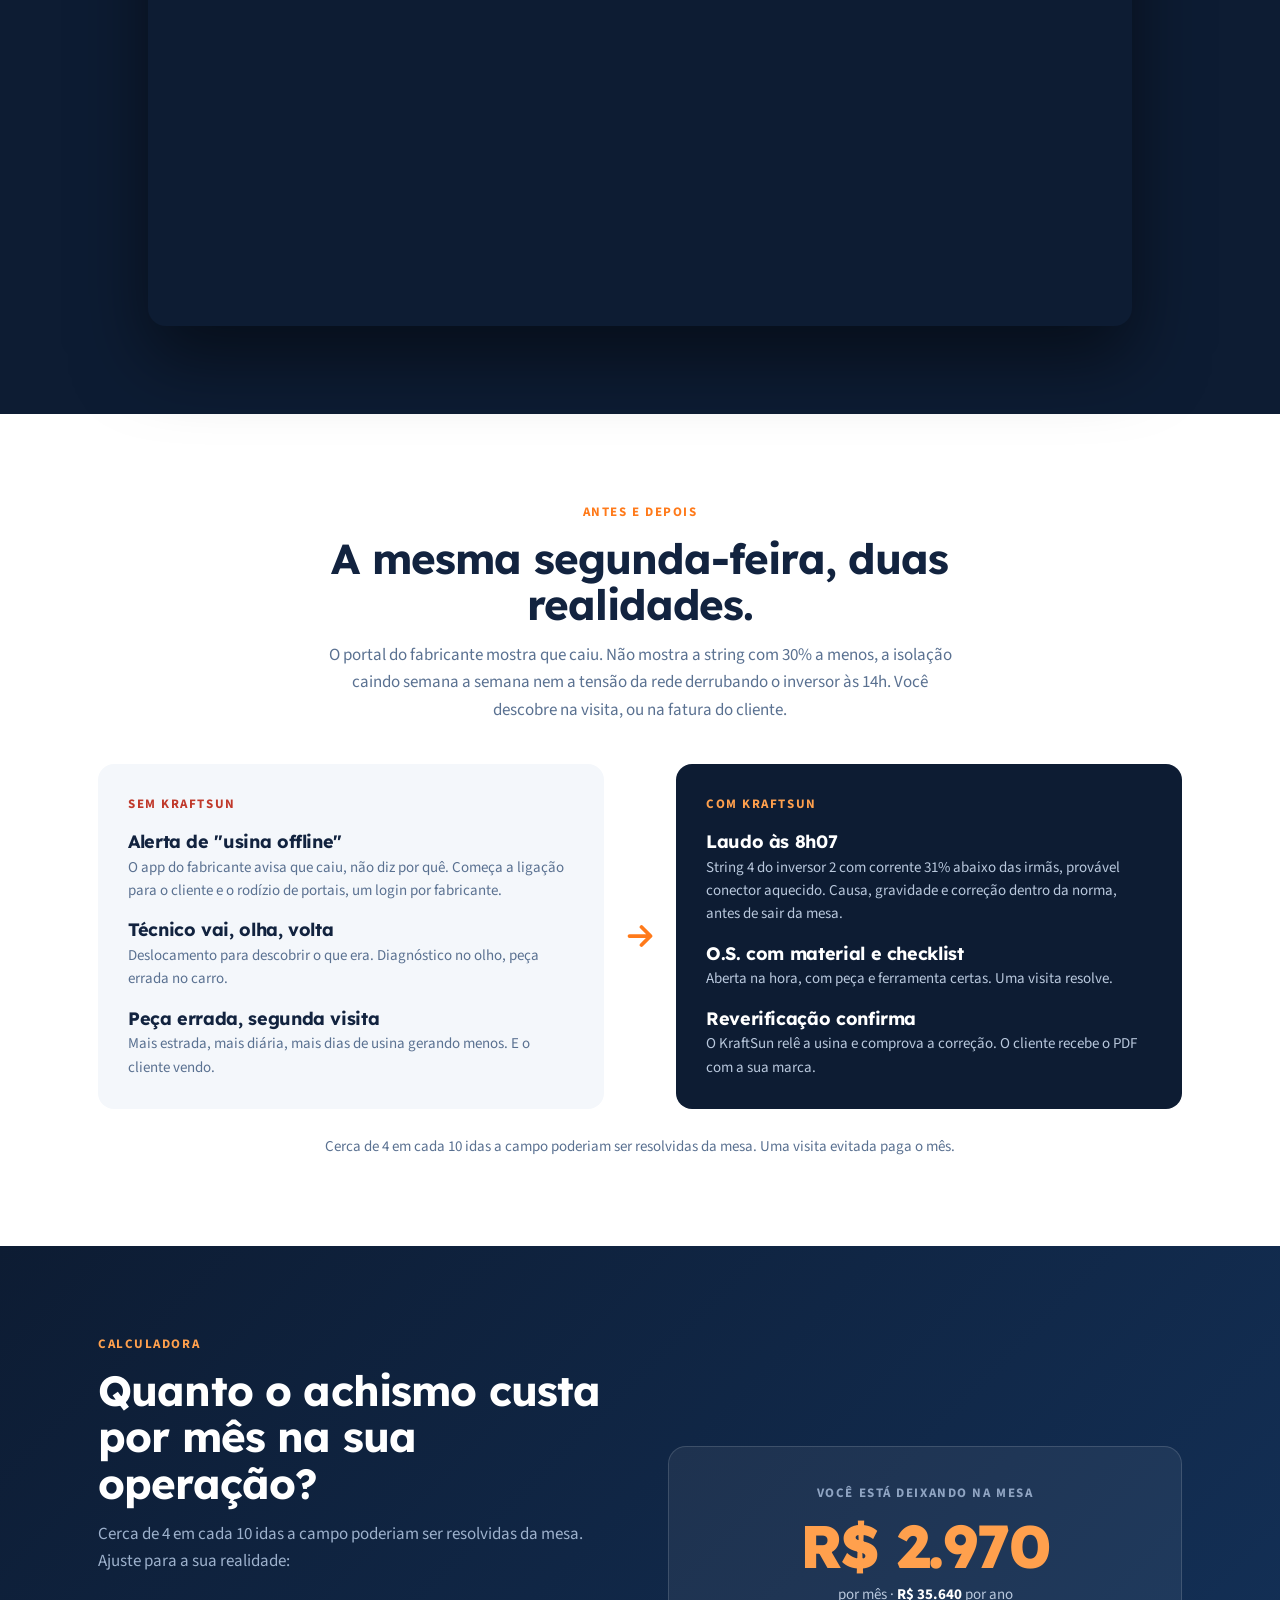
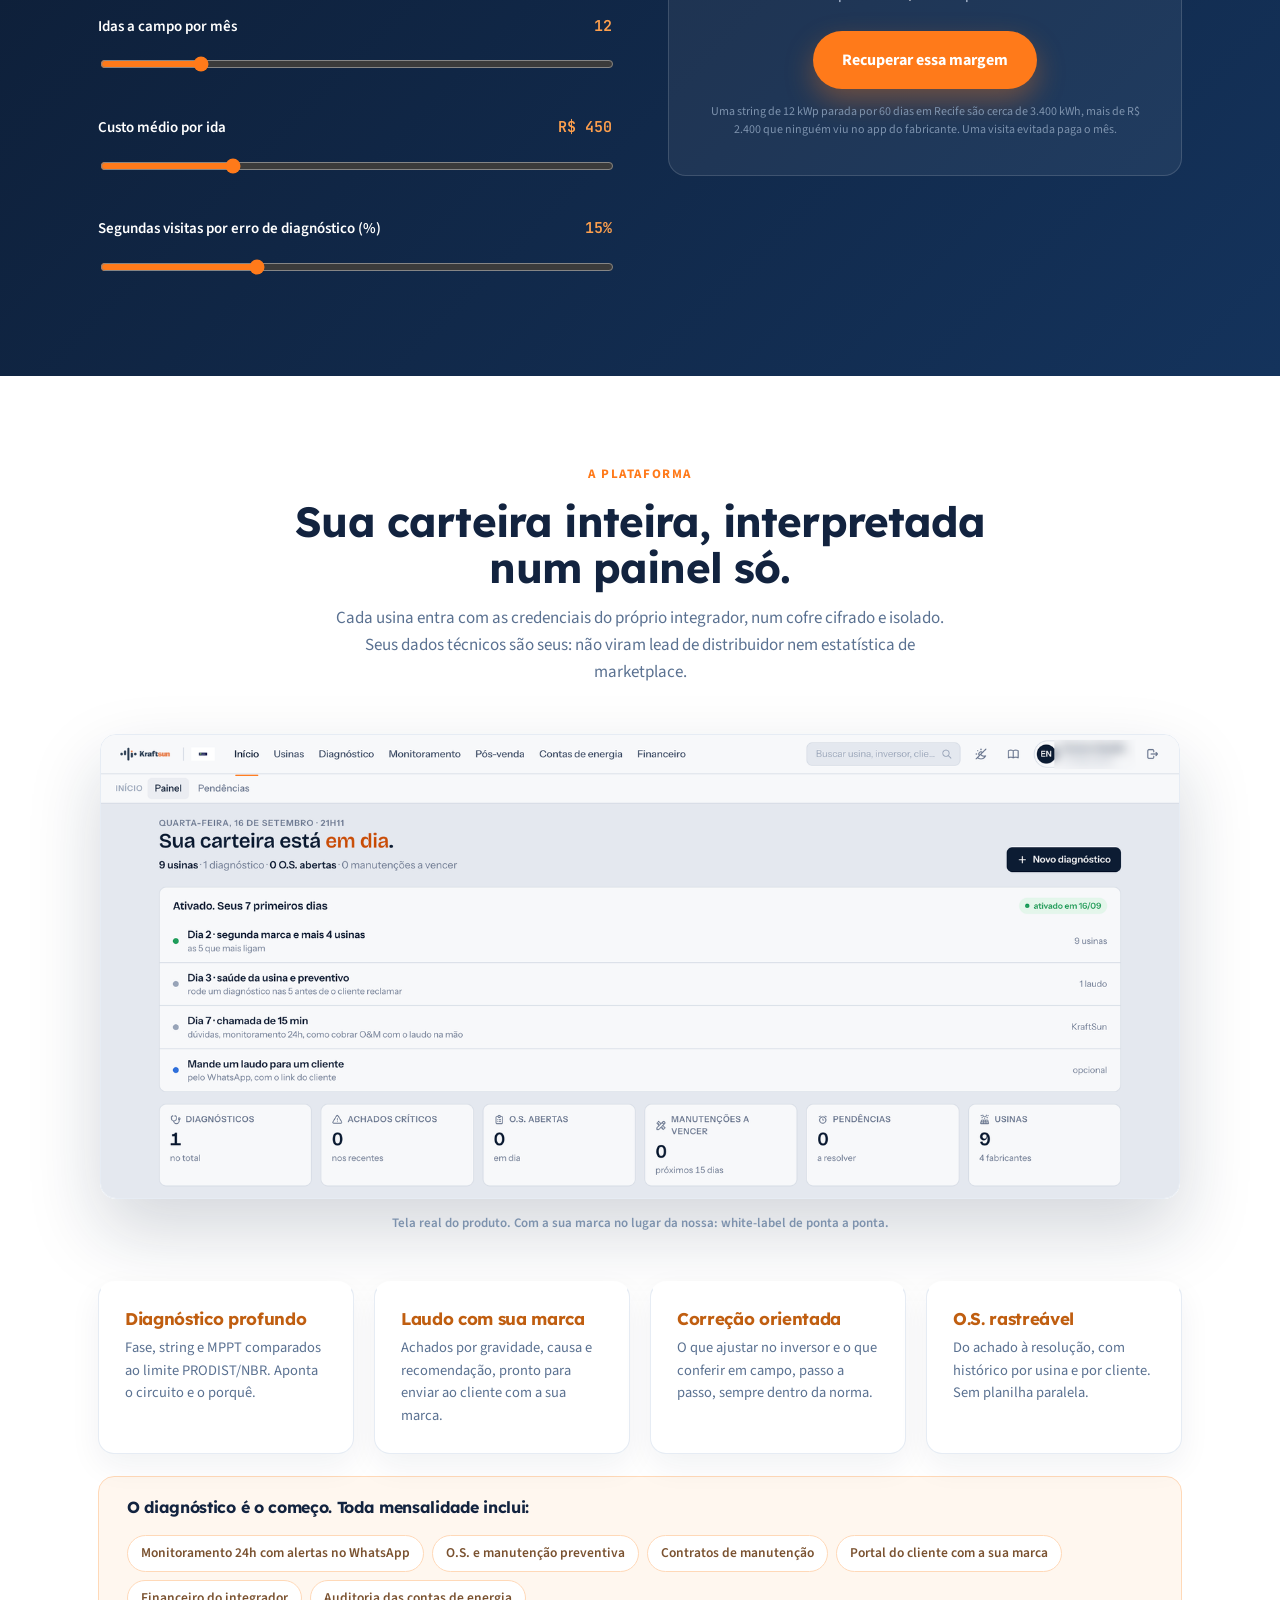
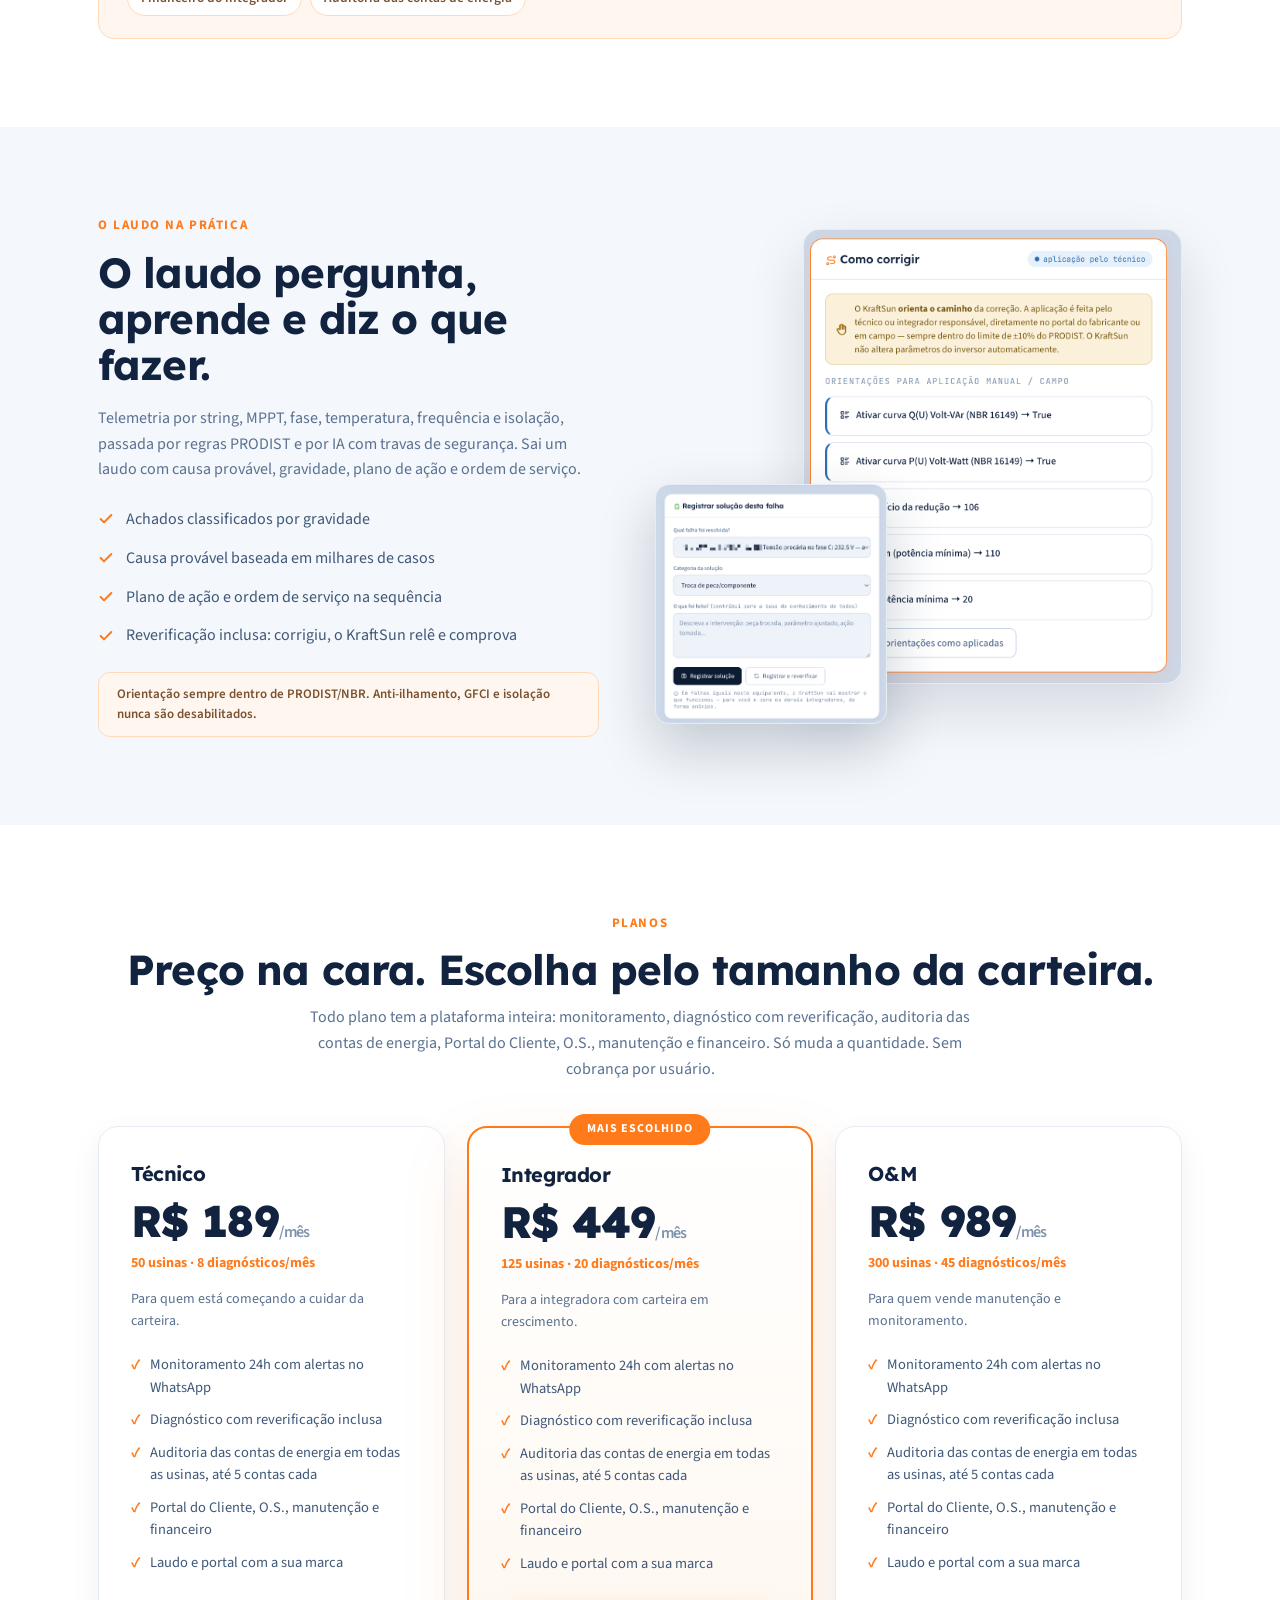
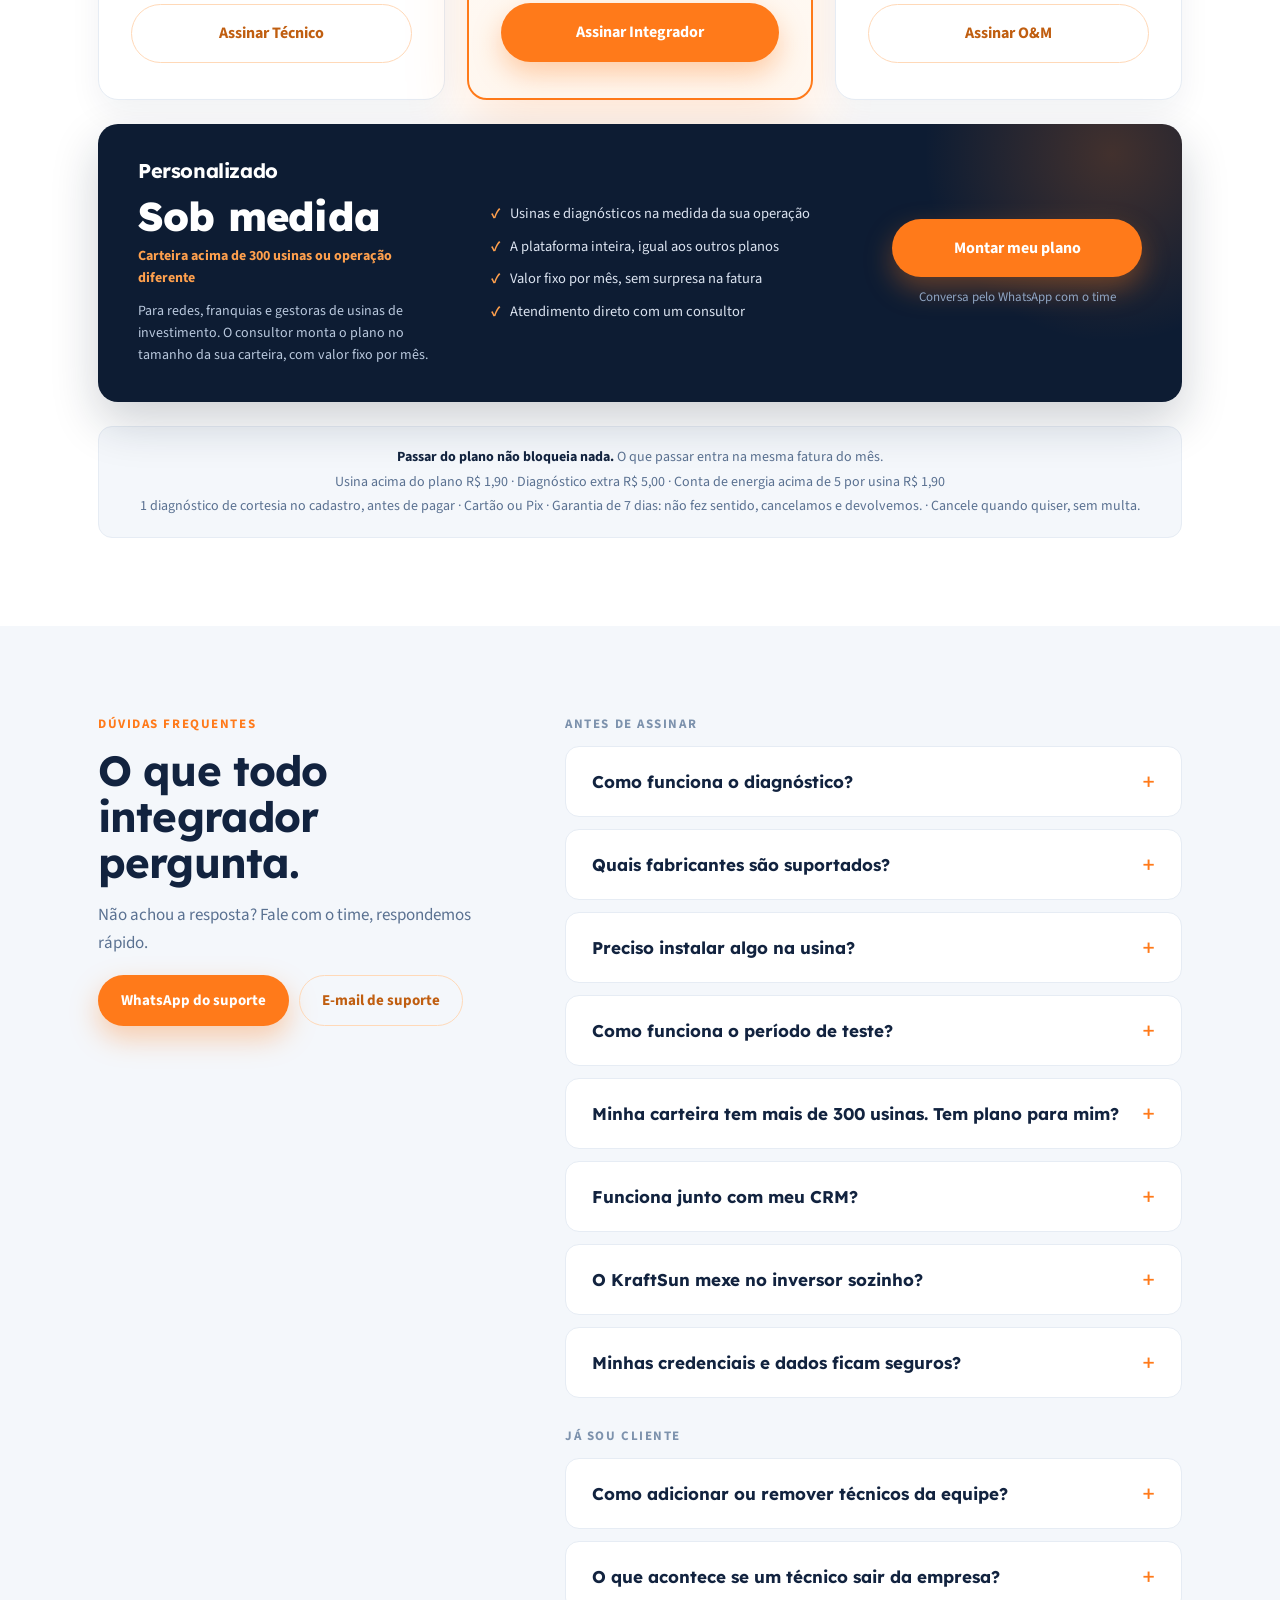
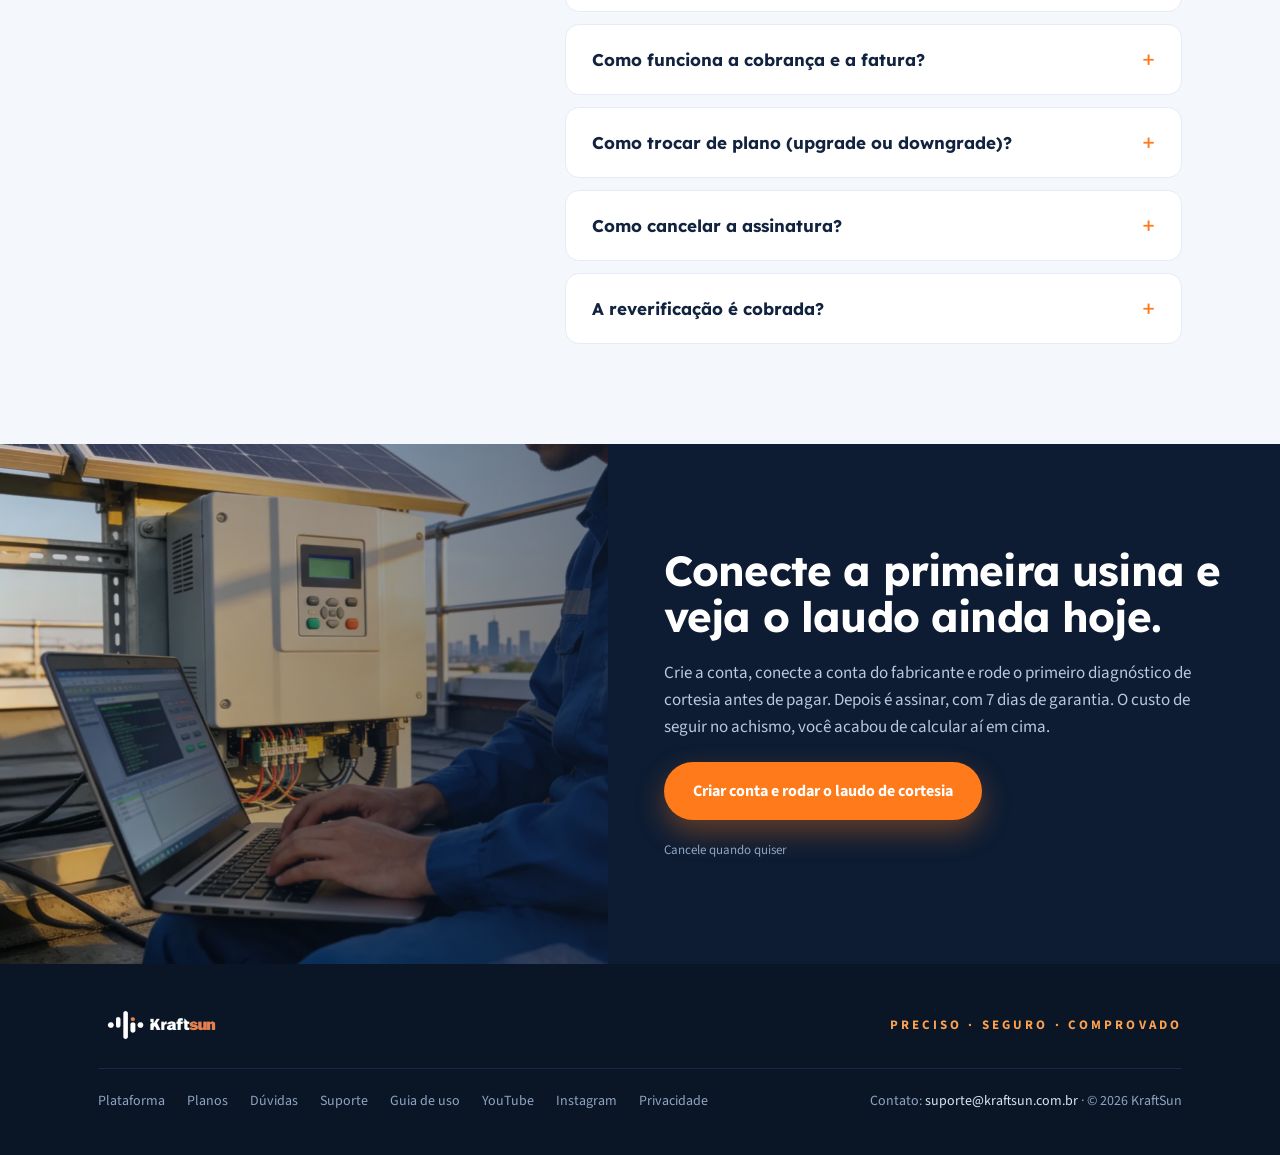
==== commit 0592291f: "Site: planos novos (R$ 189, 449 e 989) e card de plano personalizado - Planos públicos iguais ao por" ====
--- a/index.html
+++ b/index.html
@@ -12,7 +12,7 @@
   gtag('config', 'G-Y6H7T99HHY');
 </script>
 <title>KraftSun · Diagnóstico técnico para o pós-venda solar</title>
-<meta name="description" content="Todo app de fabricante avisa que a usina caiu. Antes da visita, o KraftSun já diz por quê e o que corrigir. Laudo com causa provável, gravidade e correção dentro da norma, com a sua marca. 14 fabricantes, sem hardware na usina. Planos a partir de R$ 149/mês.">
+<meta name="description" content="Todo app de fabricante avisa que a usina caiu. Antes da visita, o KraftSun já diz por quê e o que corrigir. Laudo com causa provável, gravidade e correção dentro da norma, com a sua marca. 14 fabricantes, sem hardware na usina. Planos a partir de R$ 189/mês.">
 <meta name="robots" content="index, follow, max-image-preview:large">
 <link rel="canonical" href="https://www.kraftsun.com.br/">
 <meta name="theme-color" content="#0d1c33">
@@ -40,9 +40,9 @@
 {"@type":"Organization","@id":"https://www.kraftsun.com.br/#org","name":"KraftSun","url":"https://www.kraftsun.com.br/","logo":"https://www.kraftsun.com.br/favicon-512x512.png","sameAs":["https://www.instagram.com/kraftsun_app"]},
 {"@type":"WebSite","@id":"https://www.kraftsun.com.br/#site","url":"https://www.kraftsun.com.br/","name":"KraftSun","inLanguage":"pt-BR","publisher":{"@id":"https://www.kraftsun.com.br/#org"}},
 {"@type":"SoftwareApplication","name":"KraftSun","applicationCategory":"BusinessApplication","operatingSystem":"Web","url":"https://www.kraftsun.com.br/","inLanguage":"pt-BR","description":"Plataforma de diagnóstico técnico dedicada ao pós-venda do integrador solar. Conecte a conta do fabricante e receba um laudo com causa provável, gravidade e correção dentro da norma, com a sua marca. 14 fabricantes, sem hardware na usina.","offers":[
-{"@type":"Offer","name":"Técnico","price":"149","priceCurrency":"BRL","description":"20 diagnósticos por mês inclusos","url":"https://app.kraftsun.com.br/registro"},
-{"@type":"Offer","name":"Integrador","price":"349","priceCurrency":"BRL","description":"80 diagnósticos por mês inclusos","url":"https://app.kraftsun.com.br/registro"},
-{"@type":"Offer","name":"O&M","price":"749","priceCurrency":"BRL","description":"250 diagnósticos por mês inclusos","url":"https://app.kraftsun.com.br/registro"}]}]}
+{"@type":"Offer","name":"Técnico","price":"189","priceCurrency":"BRL","description":"50 usinas monitoradas e 8 diagnósticos por mês, com auditoria das contas de energia","url":"https://app.kraftsun.com.br/registro"},
+{"@type":"Offer","name":"Integrador","price":"449","priceCurrency":"BRL","description":"125 usinas monitoradas e 20 diagnósticos por mês, com auditoria das contas de energia","url":"https://app.kraftsun.com.br/registro"},
+{"@type":"Offer","name":"O&M","price":"989","priceCurrency":"BRL","description":"300 usinas monitoradas e 45 diagnósticos por mês, com auditoria das contas de energia","url":"https://app.kraftsun.com.br/registro"}]}]}
 </script>
 <style>
 :root{--navy:#0d1c33;--navy-2:#12233f;--navy-3:#1a2f52;--ink:#12233f;--body:#3f5878;--muted:#5a7191;--soft:#7d92ad;--line:#e6ecf4;--paper:#f4f7fb;--orange:#ff7a1a;--orange-2:#ffa04d;--orange-dk:#c05e10;--peach:#fff7ef;--peach-line:#ffd9b8;--peach-ink:#7a5230;--green:#1e8a5a;--red:#c0392b}
@@ -193,16 +193,31 @@
 .plan{background:#fff;border:1px solid var(--line);border-radius:20px;padding:36px 32px;display:flex;flex-direction:column;box-shadow:0 12px 32px rgba(18,35,63,.06);position:relative;transition:transform .3s ease,box-shadow .3s ease}
 .plan:hover{transform:translateY(-6px);box-shadow:0 26px 52px rgba(18,35,63,.14)}
 .plan.hot{background:linear-gradient(180deg,#fff,var(--peach));border:2px solid var(--orange);box-shadow:0 28px 64px rgba(255,122,26,.18)}
-.plan .best{position:absolute;top:-14px;left:50%;transform:translateX(-50%);font-size:12px;font-weight:700;letter-spacing:.08em;background:var(--orange);color:#fff;padding:6px 18px;border-radius:99px}
+.plan .best{position:absolute;top:-14px;left:50%;transform:translateX(-50%);font-size:12px;font-weight:700;letter-spacing:.08em;background:var(--orange);color:#fff;padding:6px 18px;border-radius:99px;white-space:nowrap}
 .plan h3{font-size:20px;margin-bottom:14px}
 .plan .val{font-family:'Lexend',sans-serif;font-weight:800;font-size:44px;line-height:1;letter-spacing:-.02em}
 .plan .val small{font:600 16px 'Source Sans 3';color:var(--soft)}
 .plan .inc{font-size:14px;font-weight:700;color:var(--orange);margin:10px 0 14px}
 .plan .who{font-size:14px;color:var(--muted);margin-bottom:22px}
+@media (min-width:901px){.plans .plan .who{min-height:3.1em}}
 .plan ul{list-style:none;padding:0;margin:0 0 28px;display:grid;gap:10px;font-size:14.5px;color:var(--body)}
 .plan li{display:flex;gap:10px}
 .plan li::before{content:"✓";color:var(--orange);font-weight:700}
 .plan .btn{margin-top:auto;width:100%}
+.plan-custom{max-width:1120px;margin:0 auto 24px;display:grid;grid-template-columns:1fr 1.15fr auto;gap:40px;align-items:center;background:var(--navy);color:#fff;border-radius:20px;padding:36px 40px;box-shadow:0 20px 48px rgba(13,28,51,.2);position:relative;overflow:hidden;transition:transform .3s ease,box-shadow .3s ease}
+.plan-custom:hover{transform:translateY(-6px);box-shadow:0 30px 60px rgba(13,28,51,.28)}
+.plan-custom::after{content:"";position:absolute;right:-120px;top:-160px;width:380px;height:380px;border-radius:50%;background:radial-gradient(circle,rgba(255,122,26,.22),transparent 70%);pointer-events:none}
+.plan-custom>*{position:relative;z-index:1;min-width:0}
+.plan-custom h3{font-size:20px;margin-bottom:14px;color:#fff}
+.plan-custom .val{font-family:'Lexend',sans-serif;font-weight:800;font-size:40px;line-height:1;letter-spacing:-.02em}
+.plan-custom .inc{font-size:14px;font-weight:700;color:var(--orange-2);margin:10px 0 12px}
+.plan-custom .who{font-size:14px;color:#b9c8dd}
+.plan-custom ul{list-style:none;padding:0;margin:0;display:grid;gap:10px;font-size:14.5px;color:#dbe3f0}
+.plan-custom li{display:flex;gap:10px}
+.plan-custom li::before{content:"✓";color:var(--orange-2);font-weight:700}
+.plan-custom .go{display:flex;flex-direction:column;gap:10px;width:250px}
+.plan-custom .go .btn{width:100%}
+.plan-custom .go small{font-size:13px;color:#8fa4c2;text-align:center}
 .extras{max-width:1120px;margin:0 auto;background:var(--paper);border:1px solid var(--line);border-radius:14px;padding:18px 28px;text-align:center;font-size:14px;line-height:1.75;color:var(--muted)}
 .extras b{color:var(--ink)}
 
@@ -242,6 +257,9 @@
 
 @media (max-width:1000px){
   .grid4{grid-template-columns:1fr 1fr}
+  .plan-custom{grid-template-columns:1fr 1fr;gap:28px}
+  .plan-custom .go{grid-column:1/-1;width:auto;flex-direction:row;align-items:center;gap:18px}
+  .plan-custom .go .btn{width:auto;padding-left:40px;padding-right:40px}
 }
 @media (max-width:900px){
   .wrap{padding:0 22px}
@@ -269,6 +287,9 @@
   .shots .main{width:100%}
   .shots .over{display:none}
   .plans{grid-template-columns:1fr}
+  .plan-custom{grid-template-columns:1fr;gap:24px;padding:36px 32px}
+  .plan-custom .go{flex-direction:column;align-items:stretch;gap:10px}
+  .plan-custom .go .btn{width:100%}
   .cta{grid-template-columns:1fr}
   .cta .photo{min-height:260px}
   .cta .txt{padding:48px 22px}
@@ -443,21 +464,26 @@
   <div class="wrap reveal">
     <div class="head">
       <div class="eyebrow">Planos</div>
-      <h2>Três planos, preço na cara. Escolha pelo tamanho da carteira.</h2>
-      <p class="lead">Toda mensalidade inclui a plataforma inteira e uma franquia de diagnósticos por mês. Passou da franquia, compra crédito extra e segue. Sem cobrança por usina, sem cobrança por usuário, sem tabela para decifrar.</p>
+      <h2>Preço na cara. Escolha pelo tamanho da carteira.</h2>
+      <p class="lead">Todo plano tem a plataforma inteira: monitoramento, diagnóstico com reverificação, auditoria das contas de energia, Portal do Cliente, O.S., manutenção e financeiro. Só muda a quantidade. Sem cobrança por usuário.</p>
     </div>
     <div class="plans">
-      <div class="plan"><h3>Técnico</h3><div class="val">R$ 149<small>/mês</small></div><div class="inc">20 diagnósticos por mês inclusos</div><p class="who">Para o técnico autônomo e a integradora que está começando no pós-venda.</p>
-        <ul><li>14 fabricantes</li><li>Laudo com causa, gravidade e correção</li><li>Reverificação inclusa</li><li>Monitoramento 24h de até 20 usinas</li><li>Ordens de serviço e portal do cliente</li><li>Laudo em PDF com a sua marca</li></ul>
+      <div class="plan"><h3>Técnico</h3><div class="val">R$ 189<small>/mês</small></div><div class="inc">50 usinas · 8 diagnósticos/mês</div><p class="who">Para quem está começando a cuidar da carteira.</p>
+        <ul><li>Monitoramento 24h com alertas no WhatsApp</li><li>Diagnóstico com reverificação inclusa</li><li>Auditoria das contas de energia em todas as usinas, até 5 contas cada</li><li>Portal do Cliente, O.S., manutenção e financeiro</li><li>Laudo e portal com a sua marca</li></ul>
         <a class="btn btn-line" href="https://app.kraftsun.com.br/registro">Assinar Técnico</a></div>
-      <div class="plan hot"><span class="best">MAIS ESCOLHIDO</span><h3>Integrador</h3><div class="val">R$ 349<small>/mês</small></div><div class="inc">80 diagnósticos por mês inclusos</div><p class="who">Para integradoras com carteira ativa e equipe de pós-venda.</p>
-        <ul><li><b>Tudo do Técnico</b></li><li>Monitoramento 24h de até 80 usinas</li><li>Relatórios gerenciais da carteira</li><li>Central de pendências</li><li>Multi-conta por cliente e financeiro do integrador</li><li>Manutenção preventiva e contratos</li></ul>
+      <div class="plan hot"><span class="best">MAIS ESCOLHIDO</span><h3>Integrador</h3><div class="val">R$ 449<small>/mês</small></div><div class="inc">125 usinas · 20 diagnósticos/mês</div><p class="who">Para a integradora com carteira em crescimento.</p>
+        <ul><li>Monitoramento 24h com alertas no WhatsApp</li><li>Diagnóstico com reverificação inclusa</li><li>Auditoria das contas de energia em todas as usinas, até 5 contas cada</li><li>Portal do Cliente, O.S., manutenção e financeiro</li><li>Laudo e portal com a sua marca</li></ul>
         <a class="btn btn-orange" href="https://app.kraftsun.com.br/registro">Assinar Integrador</a></div>
-      <div class="plan"><h3>O&amp;M</h3><div class="val">R$ 749<small>/mês</small></div><div class="inc">250 diagnósticos por mês inclusos</div><p class="who">Para gestoras de portfólio e usinas de investimento que precisam de resposta todo dia.</p>
-        <ul><li><b>Tudo do Integrador</b></li><li>Monitoramento 24h de até 250 usinas</li><li>Volume para operar dezenas de usinas</li><li>Prioridade no suporte</li></ul>
+      <div class="plan"><h3>O&amp;M</h3><div class="val">R$ 989<small>/mês</small></div><div class="inc">300 usinas · 45 diagnósticos/mês</div><p class="who">Para quem vende manutenção e monitoramento.</p>
+        <ul><li>Monitoramento 24h com alertas no WhatsApp</li><li>Diagnóstico com reverificação inclusa</li><li>Auditoria das contas de energia em todas as usinas, até 5 contas cada</li><li>Portal do Cliente, O.S., manutenção e financeiro</li><li>Laudo e portal com a sua marca</li></ul>
         <a class="btn btn-line" href="https://app.kraftsun.com.br/registro">Assinar O&amp;M</a></div>
     </div>
-    <div class="extras"><b>Excedente:</b> pacotes de 10 diagnósticos por R$ 50, 30 por R$ 135 ou 50 por R$ 199. Os créditos extras não expiram. · 1 diagnóstico de cortesia no cadastro, antes de pagar · Cartão ou Pix · Garantia de 7 dias: não fez sentido, cancelamos e devolvemos. · Cancele quando quiser, sem multa.</div>
+    <div class="plan-custom" id="personalizado">
+      <div><h3>Personalizado</h3><div class="val">Sob medida</div><div class="inc">Carteira acima de 300 usinas ou operação diferente</div><p class="who">Para redes, franquias e gestoras de usinas de investimento. O consultor monta o plano no tamanho da sua carteira, com valor fixo por mês.</p></div>
+      <ul><li>Usinas e diagnósticos na medida da sua operação</li><li>A plataforma inteira, igual aos outros planos</li><li>Valor fixo por mês, sem surpresa na fatura</li><li>Atendimento direto com um consultor</li></ul>
+      <div class="go"><a id="lnk-personalizado" class="btn btn-orange" href="https://wa.me/5581984558268?text=Ol%C3%A1%2C%20vim%20pelo%20site%20do%20KraftSun%20e%20quero%20um%20plano%20personalizado%20para%20a%20minha%20carteira." rel="noopener">Montar meu plano</a><small>Conversa pelo WhatsApp com o time</small></div>
+    </div>
+    <div class="extras"><b>Passar do plano não bloqueia nada.</b> O que passar entra na mesma fatura do mês.<br>Usina acima do plano R$&nbsp;1,90 · Diagnóstico extra R$&nbsp;5,00 · Conta de energia acima de 5 por usina R$&nbsp;1,90<br>1 diagnóstico de cortesia no cadastro, antes de pagar · Cartão ou Pix · Garantia de 7 dias: não fez sentido, cancelamos e devolvemos. · Cancele quando quiser, sem multa.</div>
   </div>
 </section>
 
@@ -479,14 +505,15 @@
       <div class="faq-item"><button class="q" onclick="toggleFaq(this)">Quais fabricantes são suportados?<i>+</i></button><p class="a">GoodWe, Growatt, Deye, Solis, RENAC, Chint, SAJ, Huawei, Solplanet, Sungrow, AUXSOL, Solarman, Austa e Canadian Solar. Inclusive plataformas sem API oficial. Não achou a sua? Pede que a gente prioriza.</p></div>
       <div class="faq-item"><button class="q" onclick="toggleFaq(this)">Preciso instalar algo na usina?<i>+</i></button><p class="a">Não. Tudo pela conta que você já tem no portal do fabricante. Sem datalogger, sem hardware.</p></div>
       <div class="faq-item"><button class="q" onclick="toggleFaq(this)">Como funciona o período de teste?<i>+</i></button><p class="a">Você cria a conta, conecta a usina e roda 1 diagnóstico de cortesia antes de pagar, com o laudo completo. Depois escolhe o plano e assina, com 7 dias de garantia: rodou, não gostou, devolvemos.</p></div>
+      <div class="faq-item"><button class="q" onclick="toggleFaq(this)">Minha carteira tem mais de 300 usinas. Tem plano para mim?<i>+</i></button><p class="a">Tem. Montamos um plano personalizado no tamanho da sua carteira, com valor fixo por mês e a plataforma inteira. Chame o time no WhatsApp pelo botão "Montar meu plano", na seção de planos.</p></div>
       <div class="faq-item"><button class="q" onclick="toggleFaq(this)">Funciona junto com meu CRM?<i>+</i></button><p class="a">Sim. O KraftSun é o motor de diagnóstico e trabalha ao lado do CRM, da planilha ou do portal que você já usa. Você conecta a conta do fabricante e pronto.</p></div>
       <div class="faq-item"><button class="q" onclick="toggleFaq(this)">O KraftSun mexe no inversor sozinho?<i>+</i></button><p class="a">Não. O laudo orienta a correção dentro dos limites do PRODIST/NBR e a aplicação é sempre do técnico responsável. Funções de segurança nunca são desabilitadas.</p></div>
       <div class="faq-item"><button class="q" onclick="toggleFaq(this)">Minhas credenciais e dados ficam seguros?<i>+</i></button><p class="a">As credenciais ficam num cofre cifrado, isoladas por integrador. Seu histórico técnico não vira lead nem estatística para terceiros.</p></div>
       <div class="grp second">Já sou cliente</div>
       <div class="faq-item"><button class="q" onclick="toggleFaq(this)">Como adicionar ou remover técnicos da equipe?<i>+</i></button><p class="a">O titular da conta cadastra técnicos e colaboradores em Conta › Equipe, sem custo por usuário. Cada um entra com o próprio acesso e o titular escolhe o que cada um pode ver e fazer.</p></div>
       <div class="faq-item"><button class="q" onclick="toggleFaq(this)">O que acontece se um técnico sair da empresa?<i>+</i></button><p class="a">O titular remove o acesso na hora. Os laudos, as O.S. e o histórico que ele produziu continuam na conta da empresa.</p></div>
-      <div class="faq-item"><button class="q" onclick="toggleFaq(this)">Como funciona a cobrança e a fatura?<i>+</i></button><p class="a">Mensalidade no cartão de crédito, com renovação automática, ou por Pix, com a fatura enviada todo mês. Créditos extras por Pix ou cartão, quando você quiser. A franquia volta inteira a cada renovação; os créditos extras não expiram.</p></div>
-      <div class="faq-item"><button class="q" onclick="toggleFaq(this)">Como trocar de plano (upgrade ou downgrade)?<i>+</i></button><p class="a">Em Conta › Minha assinatura, a qualquer momento. O upgrade libera a franquia nova na hora; o downgrade vale a partir da próxima renovação.</p></div>
+      <div class="faq-item"><button class="q" onclick="toggleFaq(this)">Como funciona a cobrança e a fatura?<i>+</i></button><p class="a">Mensalidade no cartão de crédito, com renovação automática, ou por Pix, com a fatura enviada todo mês. Se passar do plano (usina, diagnóstico ou conta de energia acima do limite), nada é bloqueado: o valor entra na mesma fatura do mês. A franquia de diagnósticos volta inteira a cada renovação.</p></div>
+      <div class="faq-item"><button class="q" onclick="toggleFaq(this)">Como trocar de plano (upgrade ou downgrade)?<i>+</i></button><p class="a">Em Conta › Minha assinatura, a qualquer momento. O plano maior entra na hora, cobrando só a diferença proporcional; o plano menor vale a partir do próximo ciclo.</p></div>
       <div class="faq-item"><button class="q" onclick="toggleFaq(this)">Como cancelar a assinatura?<i>+</i></button><p class="a">Em Conta › Minha assinatura, com um clique. Sem multa, sem ligação. Você mantém o acesso até o fim do ciclo já pago.</p></div>
       <div class="faq-item"><button class="q" onclick="toggleFaq(this)">A reverificação é cobrada?<i>+</i></button><p class="a">Não. Uma reverificação por diagnóstico está inclusa: você corrige, o KraftSun relê e comprova.</p></div>
     </div>
@@ -528,6 +555,8 @@
   if(SUPORTE_EMAIL){ e.href='mailto:'+SUPORTE_EMAIL; } else { e.style.display='none'; }
   var w=document.getElementById('lnk-whats');
   if(SUPORTE_WHATSAPP){ w.style.display='inline-flex'; w.rel='noopener'; w.href='https://wa.me/'+SUPORTE_WHATSAPP+'?text='+encodeURIComponent('Olá, vim pelo site do KraftSun e tenho uma dúvida.'); }
+  var pz=document.getElementById('lnk-personalizado');
+  if(pz && SUPORTE_WHATSAPP){ pz.href='https://wa.me/'+SUPORTE_WHATSAPP+'?text='+encodeURIComponent('Olá, vim pelo site do KraftSun e quero um plano personalizado para a minha carteira.'); }
   document.getElementById('foot-contact').innerHTML = SUPORTE_EMAIL ? 'Contato: <a href="mailto:'+SUPORTE_EMAIL+'" style="color:#dbe3f0">'+SUPORTE_EMAIL+'</a> · ' : '';
   if(YOUTUBE_CANAL){ document.getElementById('lnk-youtube').href=YOUTUBE_CANAL; }
   document.querySelectorAll('#nav a').forEach(function(a){ a.addEventListener('click',function(){ document.getElementById('nav').classList.remove('open'); }); });
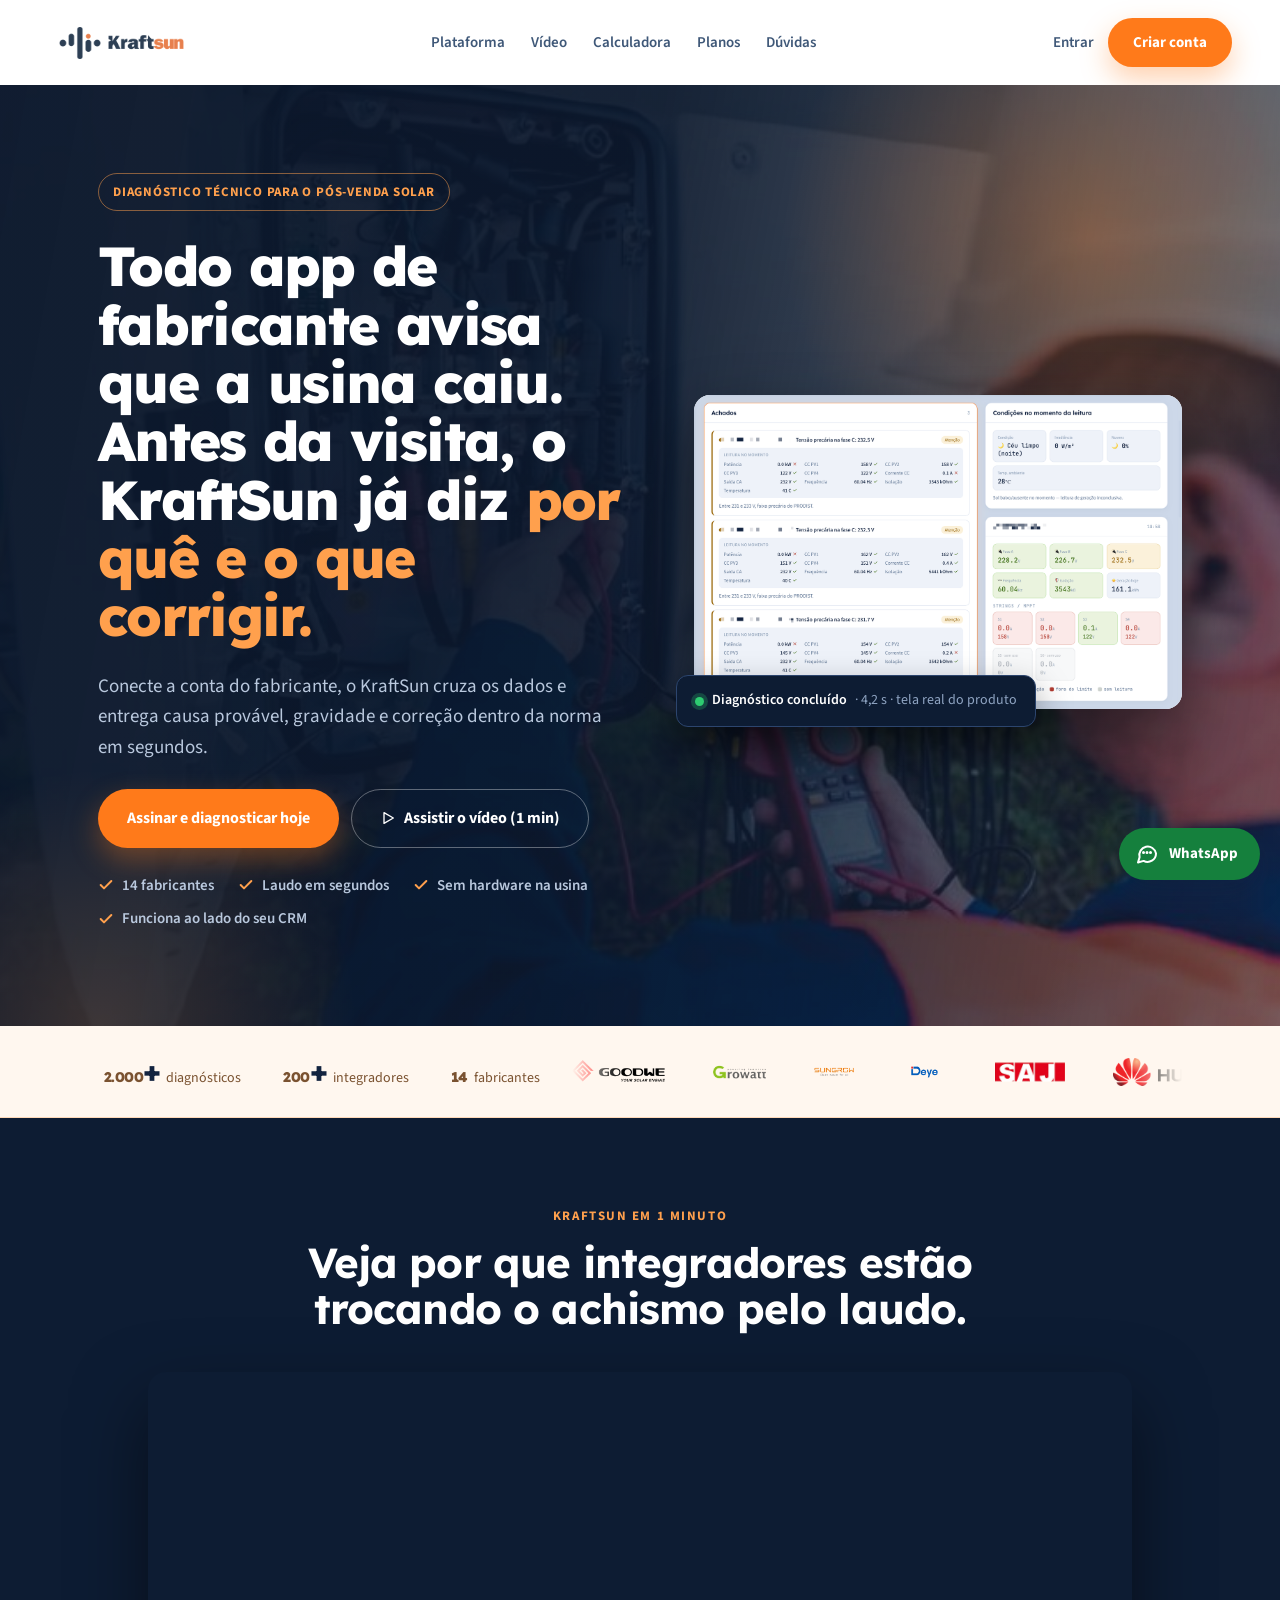
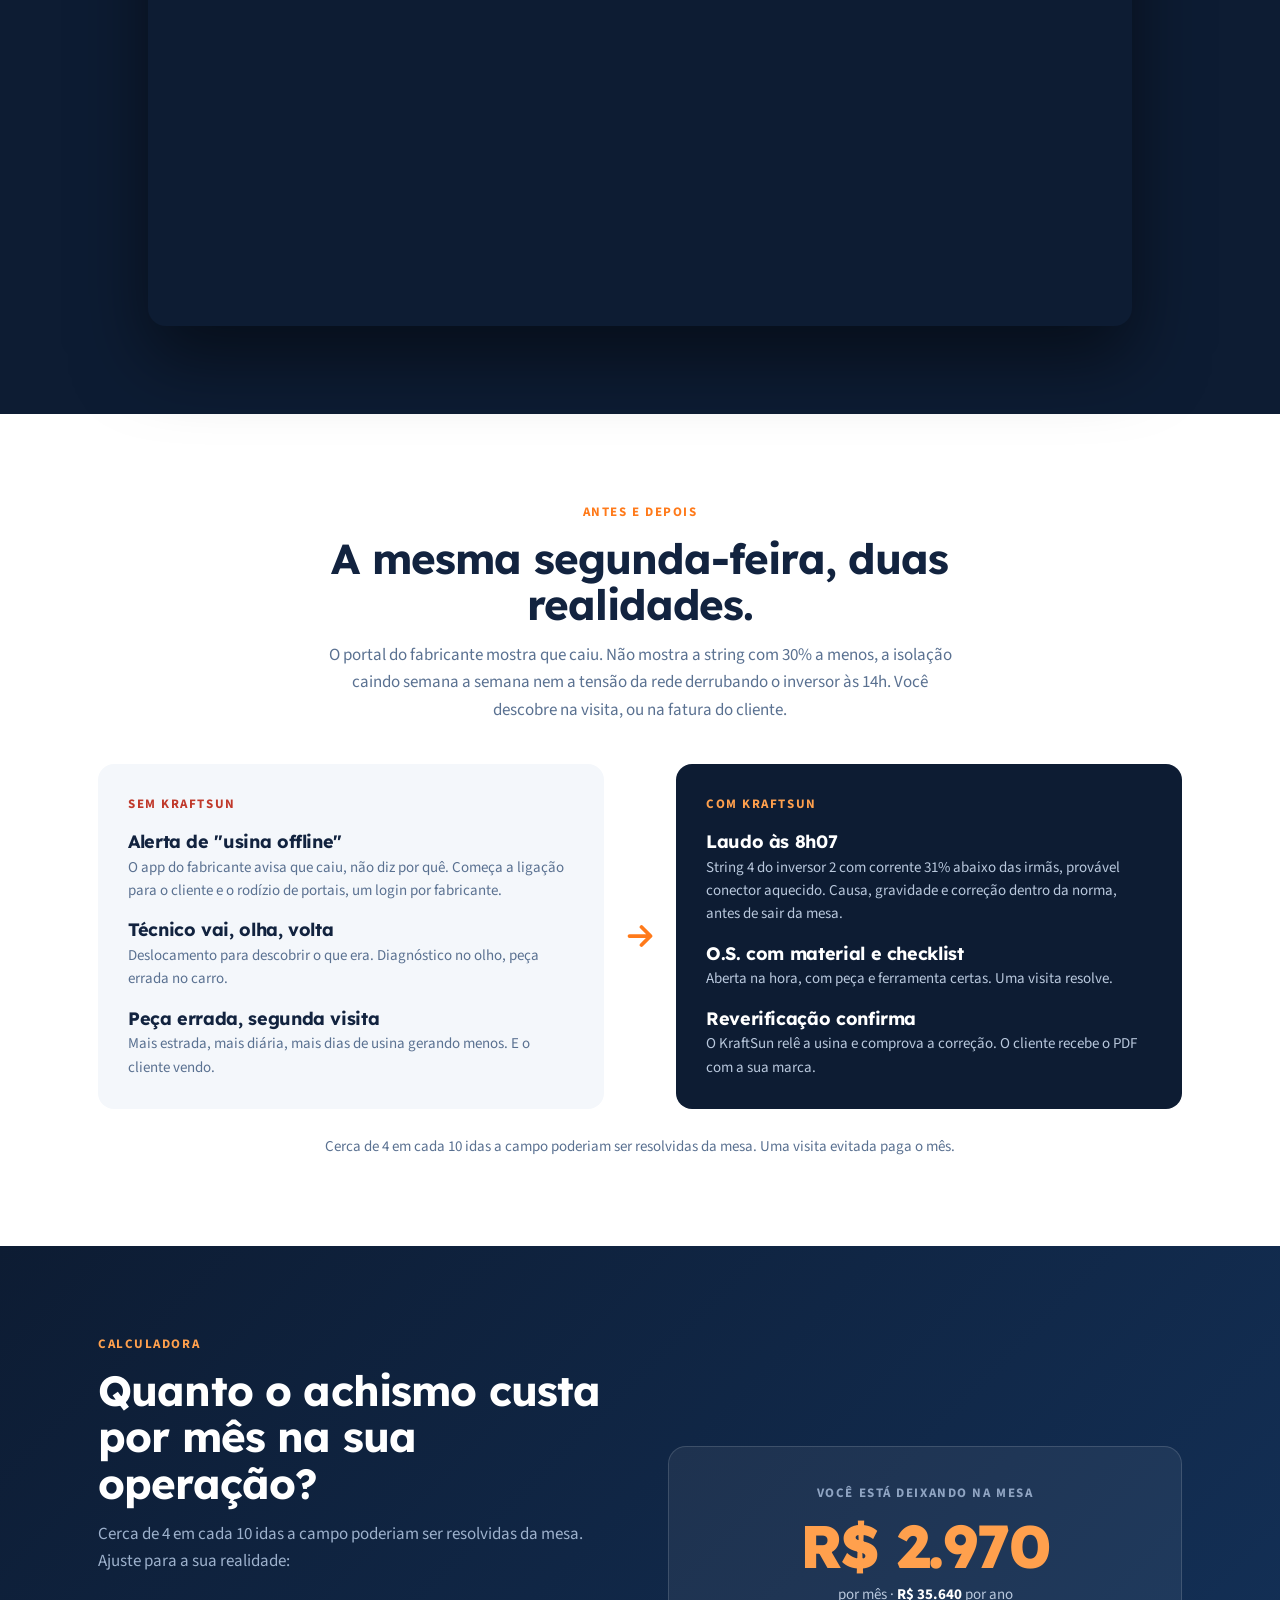
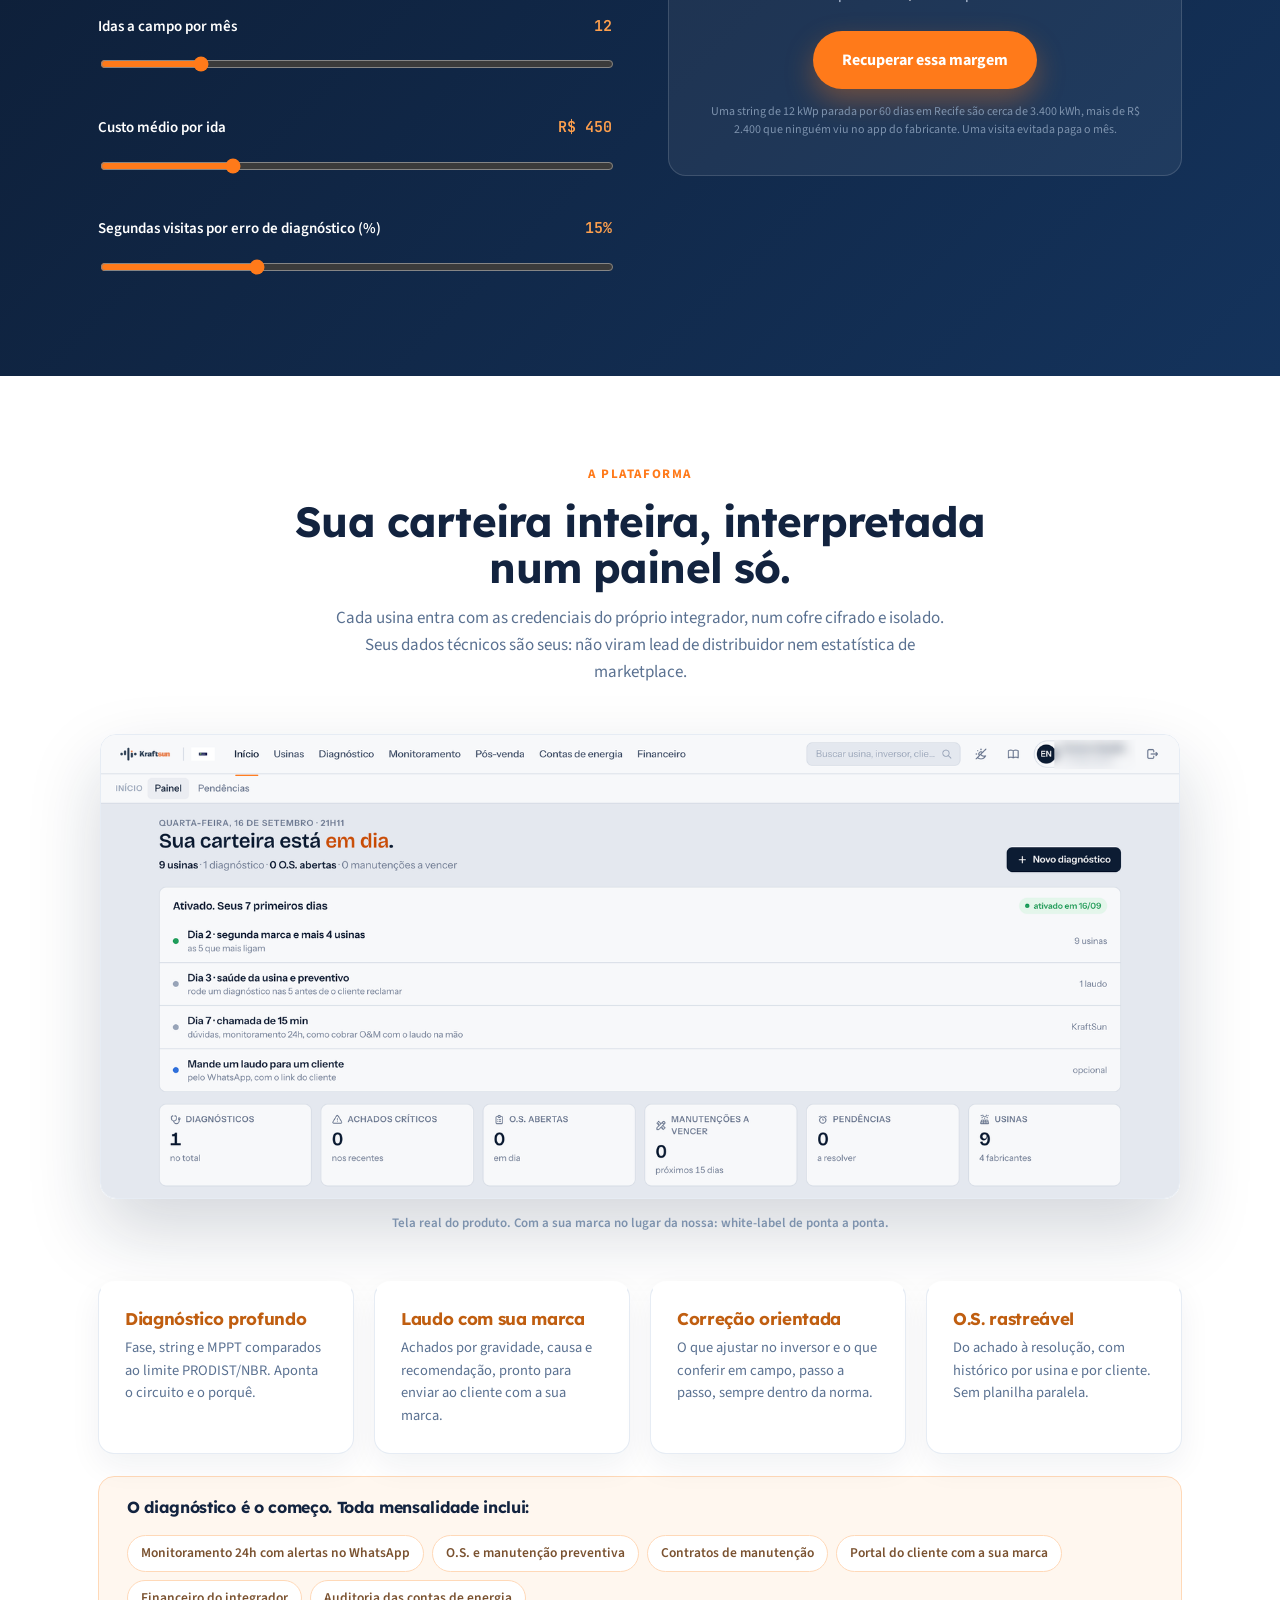
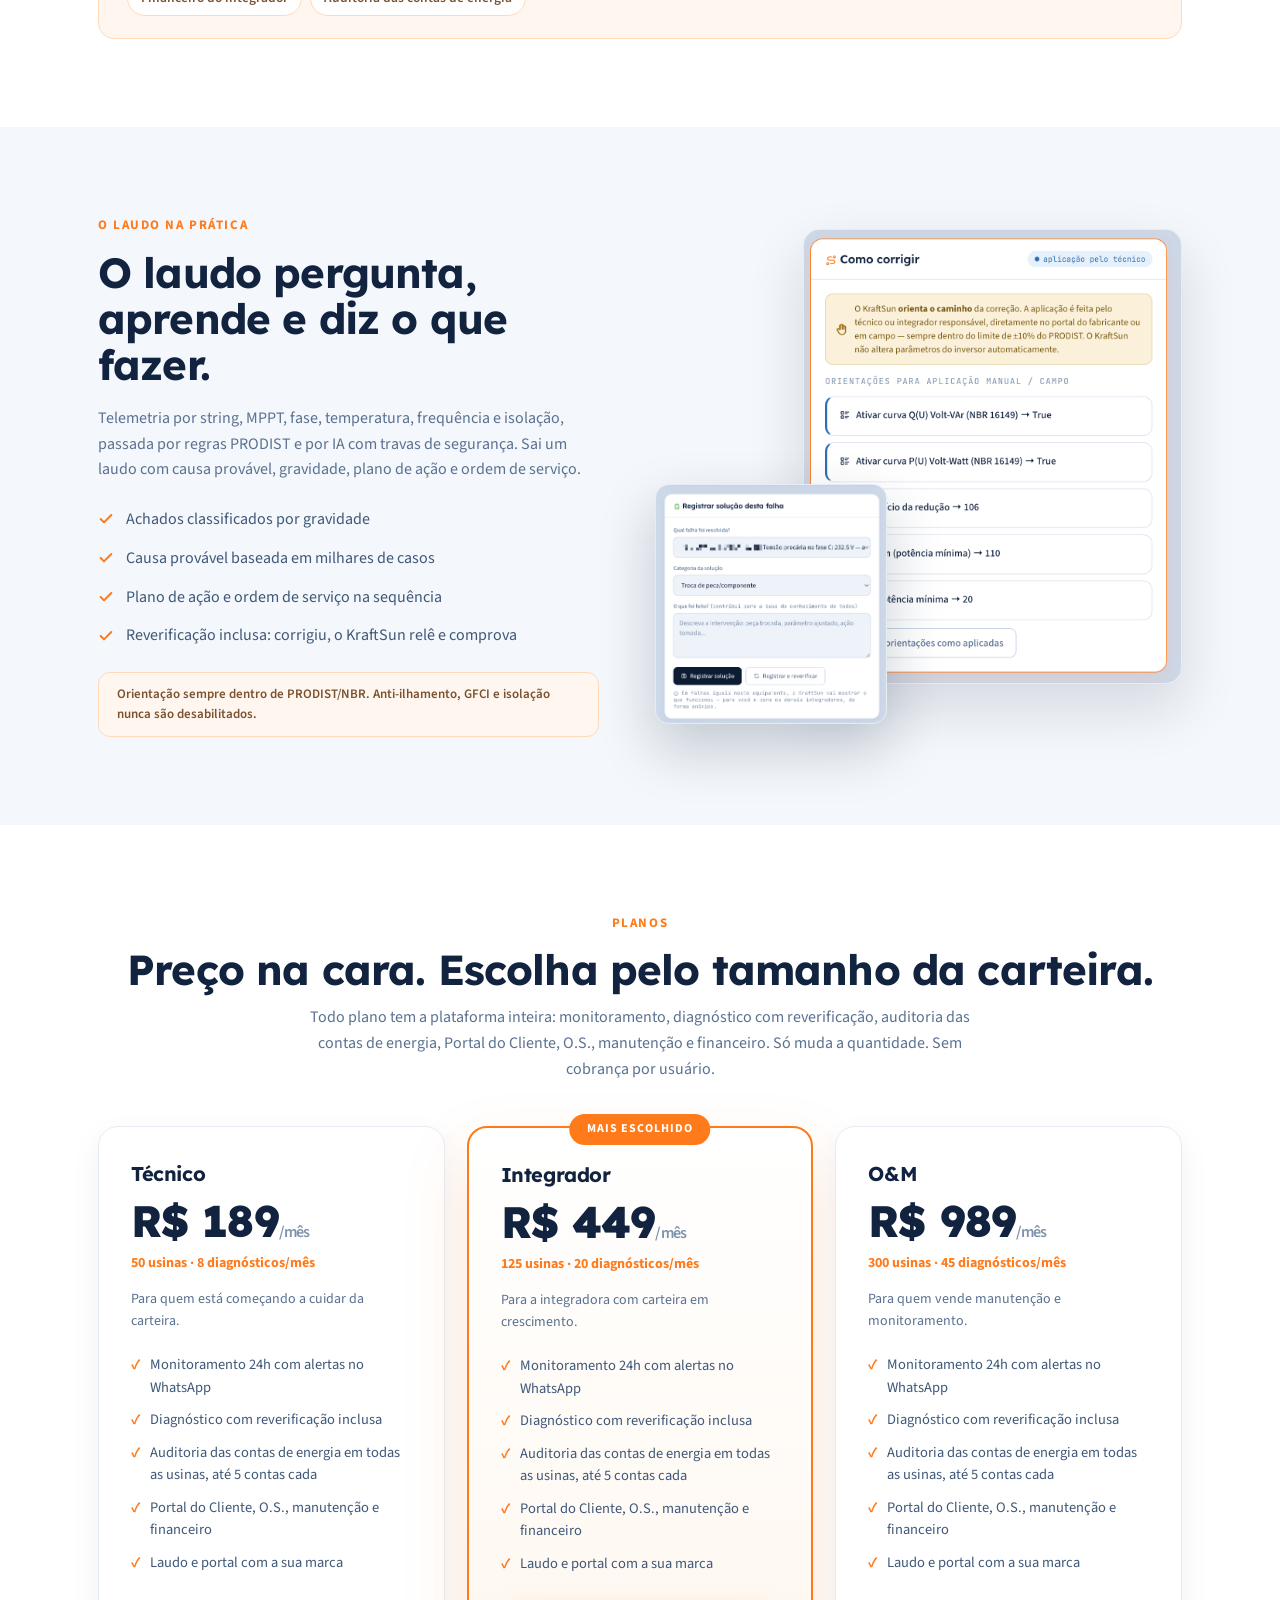
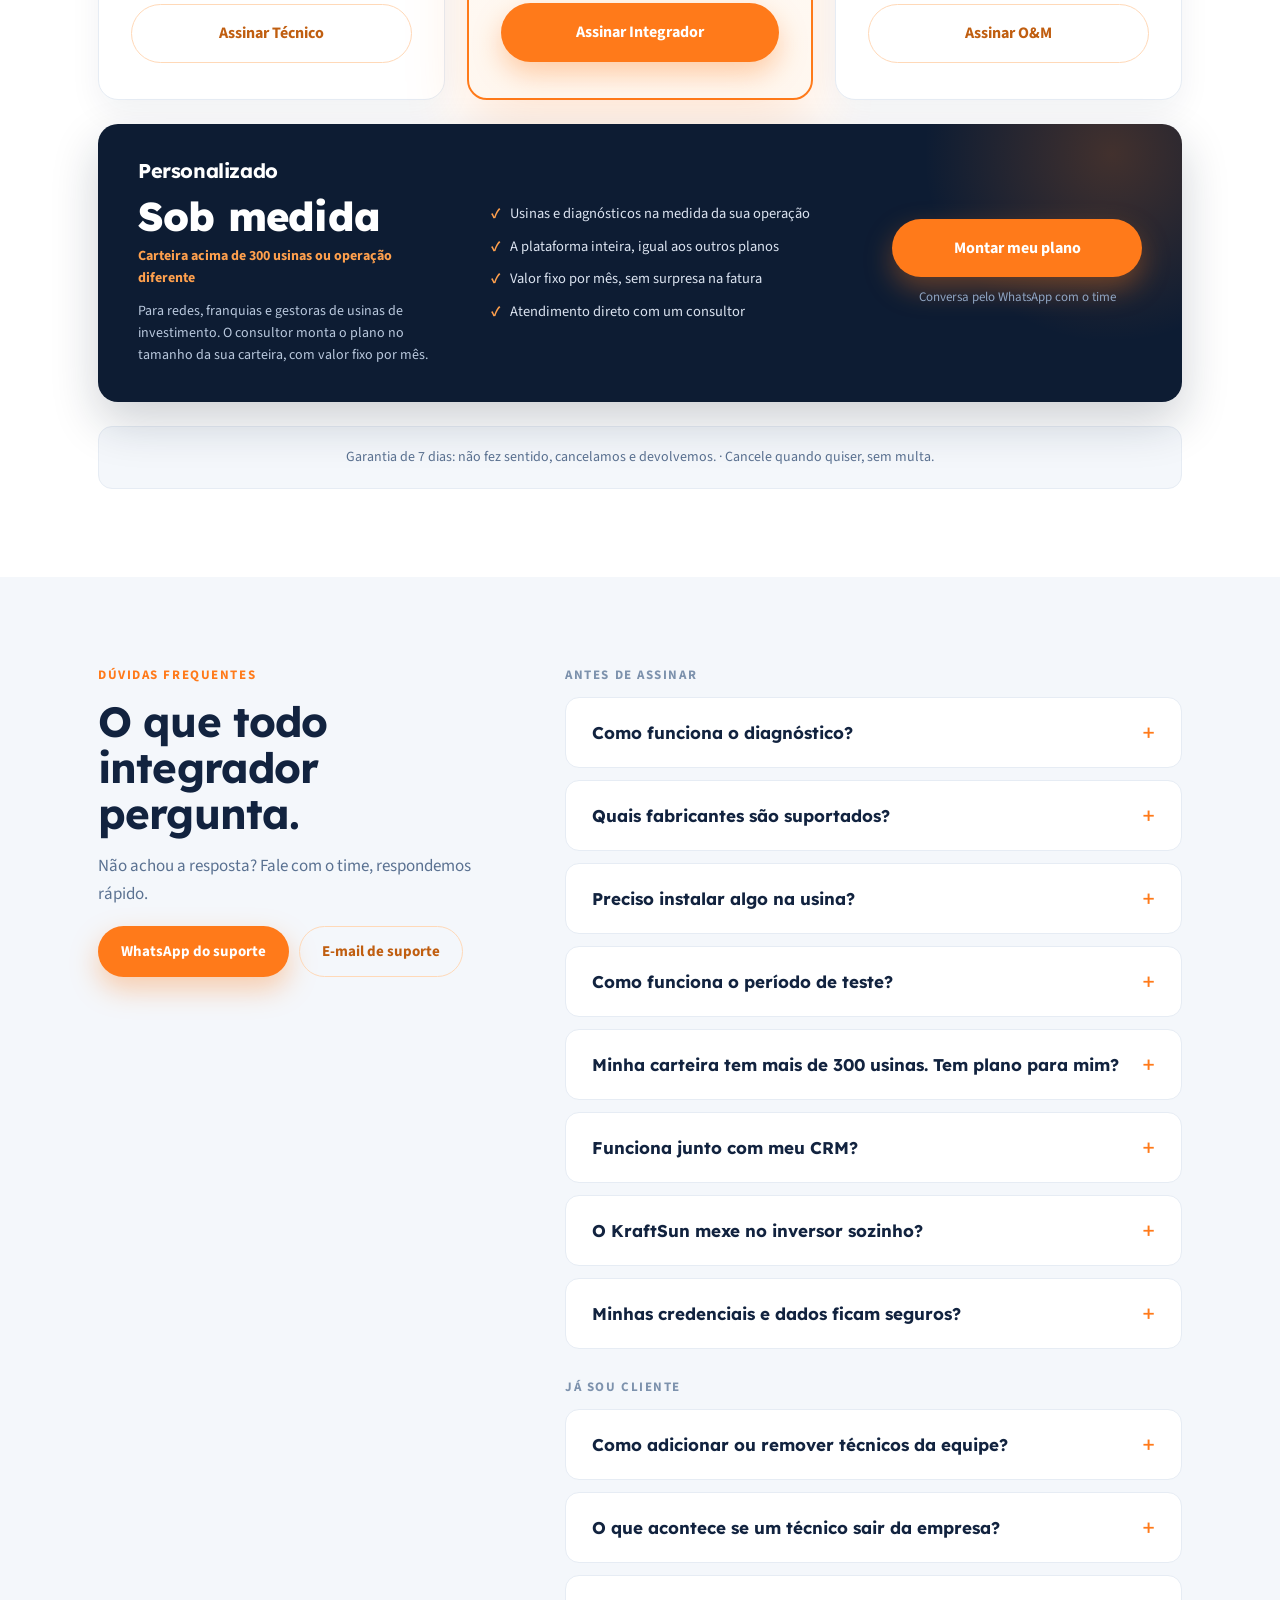
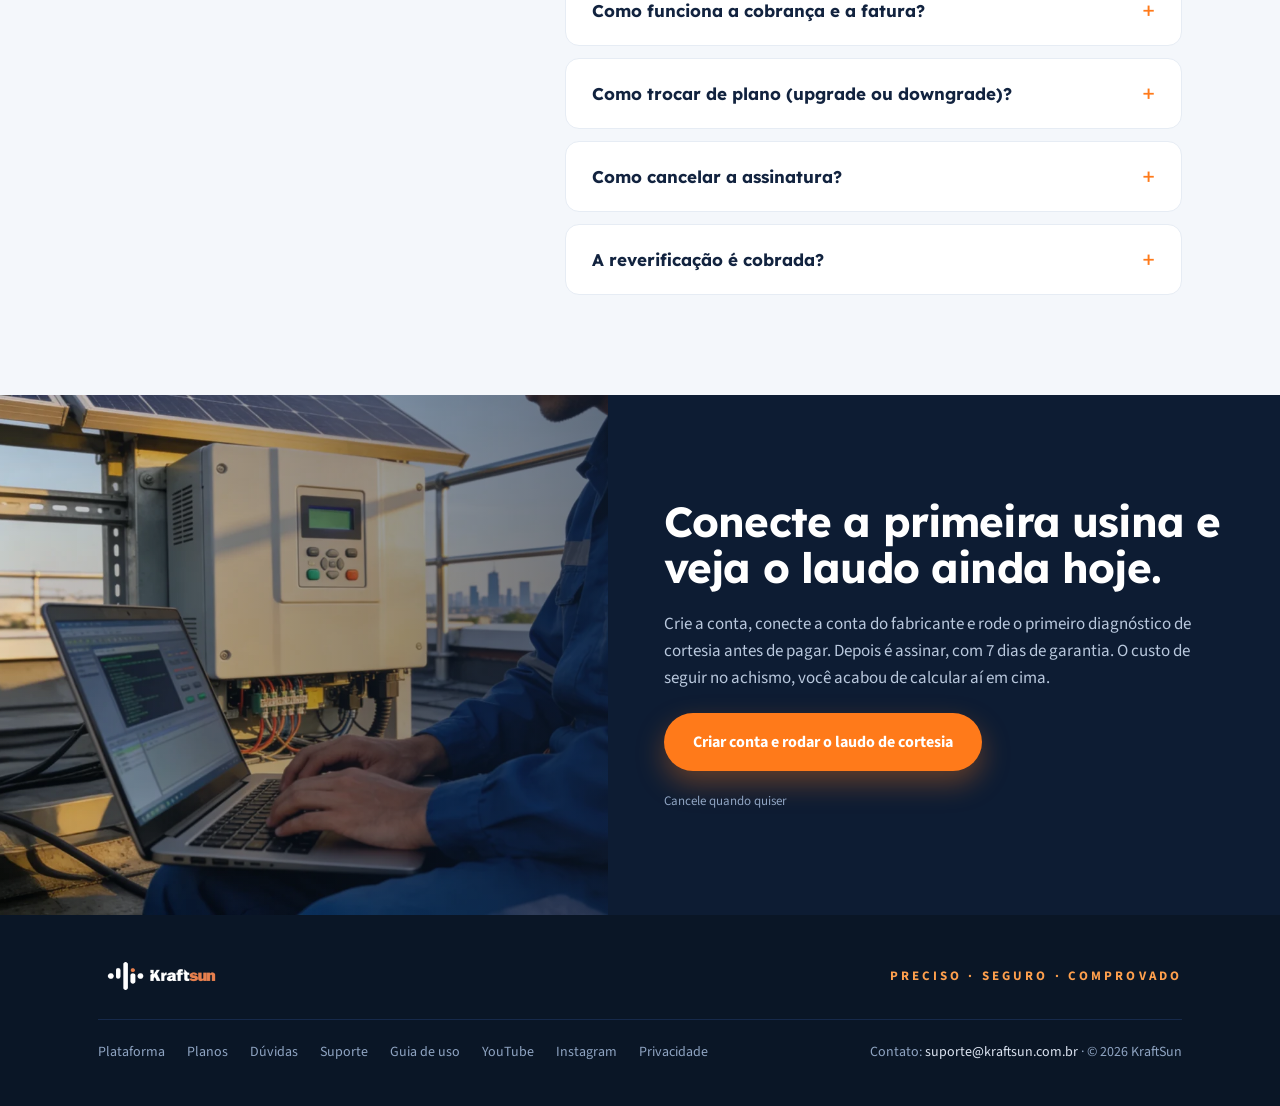
==== commit 8c1cb3ae: "Site: WhatsApp flutuante com convite do Kraft e caixa dos planos enxuta - Caixa abaixo dos planos fi" ====
--- a/index.html
+++ b/index.html
@@ -221,6 +221,30 @@
 .extras{max-width:1120px;margin:0 auto;background:var(--paper);border:1px solid var(--line);border-radius:14px;padding:18px 28px;text-align:center;font-size:14px;line-height:1.75;color:var(--muted)}
 .extras b{color:var(--ink)}
 
+/* whatsapp flutuante e convite do Kraft */
+.wa-float{position:fixed;right:20px;bottom:calc(20px + env(safe-area-inset-bottom,0px));z-index:60;display:flex;flex-direction:column;align-items:flex-end;gap:14px;pointer-events:none}
+.wa-float>*{pointer-events:auto}
+.wa-btn{display:inline-flex;align-items:center;gap:10px;background:#15803d;color:#fff;font-weight:700;font-size:15px;padding:14px 22px 14px 16px;border-radius:999px;box-shadow:0 12px 28px rgba(18,35,63,.28);transition:transform .25s ease,filter .25s ease}
+.wa-btn:hover{transform:translateY(-2px) scale(1.03);filter:brightness(1.08)}
+.wa-btn svg{flex:none}
+.wa-btn .dot{position:absolute;top:2px;right:2px;width:12px;height:12px;border-radius:50%;background:var(--orange);border:2px solid #fff;display:none}
+.wa-btn.ping .dot{display:block}
+.wa-btn{position:relative}
+.wa-card{display:none;width:330px;max-width:calc(100vw - 40px);background:#fff;border:1px solid var(--line);border-radius:18px;padding:18px 18px 16px;box-shadow:0 24px 56px rgba(18,35,63,.24);position:relative}
+.wa-card.show{display:block;animation:waIn .35s ease both}
+@keyframes waIn{from{opacity:0;transform:translateY(12px)}to{opacity:1;transform:none}}
+.wa-card::after{content:"";position:absolute;right:30px;bottom:-8px;width:16px;height:16px;background:#fff;border-right:1px solid var(--line);border-bottom:1px solid var(--line);transform:rotate(45deg)}
+.wa-who{display:flex;gap:10px;align-items:center;margin-bottom:10px;padding-right:28px}
+.wa-who img{width:40px;height:40px;border-radius:50%;border:1px solid var(--line);background:#fff;flex:none}
+.wa-who b{display:block;font-family:'Lexend',sans-serif;font-size:15px;color:var(--ink);line-height:1.2}
+.wa-who small{font-size:12.5px;color:var(--soft)}
+.wa-card p{font-size:15px;line-height:1.5;color:var(--body);margin-bottom:14px}
+.wa-go{width:100%;background:#15803d;color:#fff;padding:13px 18px;font-size:15px}
+.wa-x{position:absolute;top:8px;right:8px;width:32px;height:32px;border:0;background:none;font:400 22px/1 'Source Sans 3',sans-serif;color:var(--soft);cursor:pointer;border-radius:50%}
+.wa-x:hover{background:var(--paper);color:var(--ink)}
+.wa-btn:focus-visible,.wa-go:focus-visible,.wa-x:focus-visible{outline:3px solid var(--orange);outline-offset:3px}
+@media (prefers-reduced-motion:reduce){.wa-card.show{animation:none}}
+
 /* faq */
 .faq{background:var(--paper)}
 .faq .wrap{display:grid;grid-template-columns:.8fr 1.2fr;gap:56px}
@@ -295,6 +319,9 @@
   .cta .txt{padding:48px 22px}
   .grid4{grid-template-columns:1fr}
   h1{font-size:34px}
+  .wa-float{right:16px;bottom:calc(16px + env(safe-area-inset-bottom,0px))}
+  .wa-btn{padding:15px}
+  .wa-btn span{display:none}
 }
 </style>
 </head>
@@ -483,7 +510,7 @@
       <ul><li>Usinas e diagnósticos na medida da sua operação</li><li>A plataforma inteira, igual aos outros planos</li><li>Valor fixo por mês, sem surpresa na fatura</li><li>Atendimento direto com um consultor</li></ul>
       <div class="go"><a id="lnk-personalizado" class="btn btn-orange" href="https://wa.me/5581984558268?text=Ol%C3%A1%2C%20vim%20pelo%20site%20do%20KraftSun%20e%20quero%20um%20plano%20personalizado%20para%20a%20minha%20carteira." rel="noopener">Montar meu plano</a><small>Conversa pelo WhatsApp com o time</small></div>
     </div>
-    <div class="extras"><b>Passar do plano não bloqueia nada.</b> O que passar entra na mesma fatura do mês.<br>Usina acima do plano R$&nbsp;1,90 · Diagnóstico extra R$&nbsp;5,00 · Conta de energia acima de 5 por usina R$&nbsp;1,90<br>1 diagnóstico de cortesia no cadastro, antes de pagar · Cartão ou Pix · Garantia de 7 dias: não fez sentido, cancelamos e devolvemos. · Cancele quando quiser, sem multa.</div>
+    <div class="extras">Garantia de 7 dias: não fez sentido, cancelamos e devolvemos. · Cancele quando quiser, sem multa.</div>
   </div>
 </section>
 
@@ -542,6 +569,17 @@
     </div>
   </div>
 </footer>
+
+<!-- WhatsApp flutuante + convite do Kraft (o texto muda conforme a parte do site que a pessoa está vendo) -->
+<div class="wa-float" id="wa-float">
+  <div class="wa-card" id="wa-card" role="dialog" aria-labelledby="wa-card-t" aria-live="polite">
+    <button type="button" class="wa-x" id="wa-x" aria-label="Fechar convite">×</button>
+    <div class="wa-who"><img src="favicon-192x192.png" alt="" width="40" height="40"><div><b id="wa-card-t">Kraft</b><small>assistente do KraftSun no WhatsApp</small></div></div>
+    <p id="wa-msg">Oi! Eu sou o Kraft, assistente do KraftSun. Quer ver como o diagnóstico funciona nas usinas da sua carteira? Te explico rapidinho no WhatsApp.</p>
+    <a class="btn wa-go" id="wa-go" href="https://wa.me/5581984558268" rel="noopener">Conversar no WhatsApp</a>
+  </div>
+  <a class="wa-btn" id="wa-btn" href="https://wa.me/5581984558268" rel="noopener" aria-label="Falar com o KraftSun no WhatsApp"><svg width="24" height="24" viewBox="0 0 24 24" fill="none" stroke="#fff" stroke-width="2" stroke-linecap="round" stroke-linejoin="round" aria-hidden="true"><path d="M21 11.5a8.4 8.4 0 0 1-12.4 7.4L3 20.5l1.6-5.4A8.4 8.4 0 1 1 21 11.5z"/><path d="M8.5 10.5h.01M12 10.5h.01M15.5 10.5h.01" stroke-width="3"/></svg><span>WhatsApp</span><i class="dot"></i></a>
+</div>
 
 <script>
 /* ===== CONFIGURE AQUI (canais de contato) =====
@@ -581,6 +619,44 @@
       if(p<1) requestAnimationFrame(step); })(t0); }
   if('IntersectionObserver' in window){ var io=new IntersectionObserver(function(en){ if(en[0].isIntersecting){ run(); io.disconnect(); } },{threshold:.3}); io.observe(els[0]); } else run();
 })();
+(function(){
+  var box=document.getElementById('wa-float'); if(!box) return;
+  if(!SUPORTE_WHATSAPP){ box.style.display='none'; return; }
+  var card=document.getElementById('wa-card'), msg=document.getElementById('wa-msg'), go=document.getElementById('wa-go'), btn=document.getElementById('wa-btn');
+  var CTX={
+    padrao:{t:'Oi! Eu sou o Kraft, assistente do KraftSun. Quer ver como o diagnóstico funciona nas usinas da sua carteira? Te explico rapidinho no WhatsApp.',
+            w:function(){ return 'Olá, vim pelo site do KraftSun e quero entender como funciona na minha carteira.'; }},
+    planos:{t:'Em dúvida sobre qual plano cabe na sua carteira? Me diz quantas usinas você acompanha que eu te ajudo a escolher.',
+            w:function(){ return 'Olá, vim pelo site do KraftSun e quero ajuda para escolher o plano.'; }},
+    calculadora:{t:'Fez a conta? Me chama no WhatsApp que eu te mostro como o KraftSun recupera essa margem na sua operação.',
+            w:function(){ var v=document.getElementById('v-month'); return 'Olá, fiz a conta na calculadora do site do KraftSun'+(v?' (deu '+v.textContent+' por mês)':'')+' e quero entender como recuperar essa margem.'; }}
+  };
+  var atual='padrao';
+  function link(c){ return 'https://wa.me/'+SUPORTE_WHATSAPP+'?text='+encodeURIComponent(CTX[c].w()); }
+  function ajusta(c){ atual=c; msg.textContent=CTX[c].t; go.href=link(c); btn.href=link(c); }
+  ajusta('padrao');
+  function lido(){ try{ return sessionStorage.getItem('ks_convite')==='1'; }catch(e){ return false; } }
+  function marca(){ try{ sessionStorage.setItem('ks_convite','1'); }catch(e){} }
+  var aberto=false;
+  function abre(c){ if(aberto||lido()) return; ajusta(c); aberto=true; card.classList.add('show'); btn.classList.add('ping'); marca(); }
+  function fecha(){ card.classList.remove('show'); btn.classList.remove('ping'); }
+  document.getElementById('wa-x').addEventListener('click',fecha);
+  function conta(origem){ if(window.gtag){ gtag('event','whatsapp_clique',{origem:origem,contexto:atual}); } marca(); }
+  go.addEventListener('click',function(){ conta('convite'); fecha(); });
+  btn.addEventListener('click',function(){ btn.href=link(atual); conta('flutuante'); });
+  // gatilhos: 25 s no site, chegar nos planos, ou mexer na calculadora
+  setTimeout(function(){ abre('padrao'); },25000);
+  var pl=document.getElementById('planos');
+  if(pl && 'IntersectionObserver' in window){ var t=null;
+    var io=new IntersectionObserver(function(en){ if(en[0].isIntersecting){ t=setTimeout(function(){ abre('planos'); },5000); } else if(t){ clearTimeout(t); t=null; } },{rootMargin:'-45% 0px -45% 0px'});
+    io.observe(pl); }
+  var mexeu=false;
+  ['in-visits','in-cost','in-rework'].forEach(function(id){ var el=document.getElementById(id); if(el) el.addEventListener('change',function(){ if(mexeu) return; mexeu=true; setTimeout(function(){ abre('calculadora'); },2500); }); });
+  // se o convite já abriu, o botão flutuante segue o assunto da seção
+  if('IntersectionObserver' in window){ var calc=document.getElementById('calculadora');
+    var io2=new IntersectionObserver(function(en){ en.forEach(function(e){ if(e.isIntersecting && !card.classList.contains('show')){ ajusta(e.target.id==='planos'?'planos':'calculadora'); } }); },{rootMargin:'-45% 0px -45% 0px'});
+    if(pl) io2.observe(pl); if(calc) io2.observe(calc); }
+})();
 function toggleFaq(b){
   var it=b.parentNode, open=it.classList.contains('open');
   document.querySelectorAll('.faq-item.open').forEach(function(x){ x.classList.remove('open'); x.querySelector('.q i').textContent='+'; });
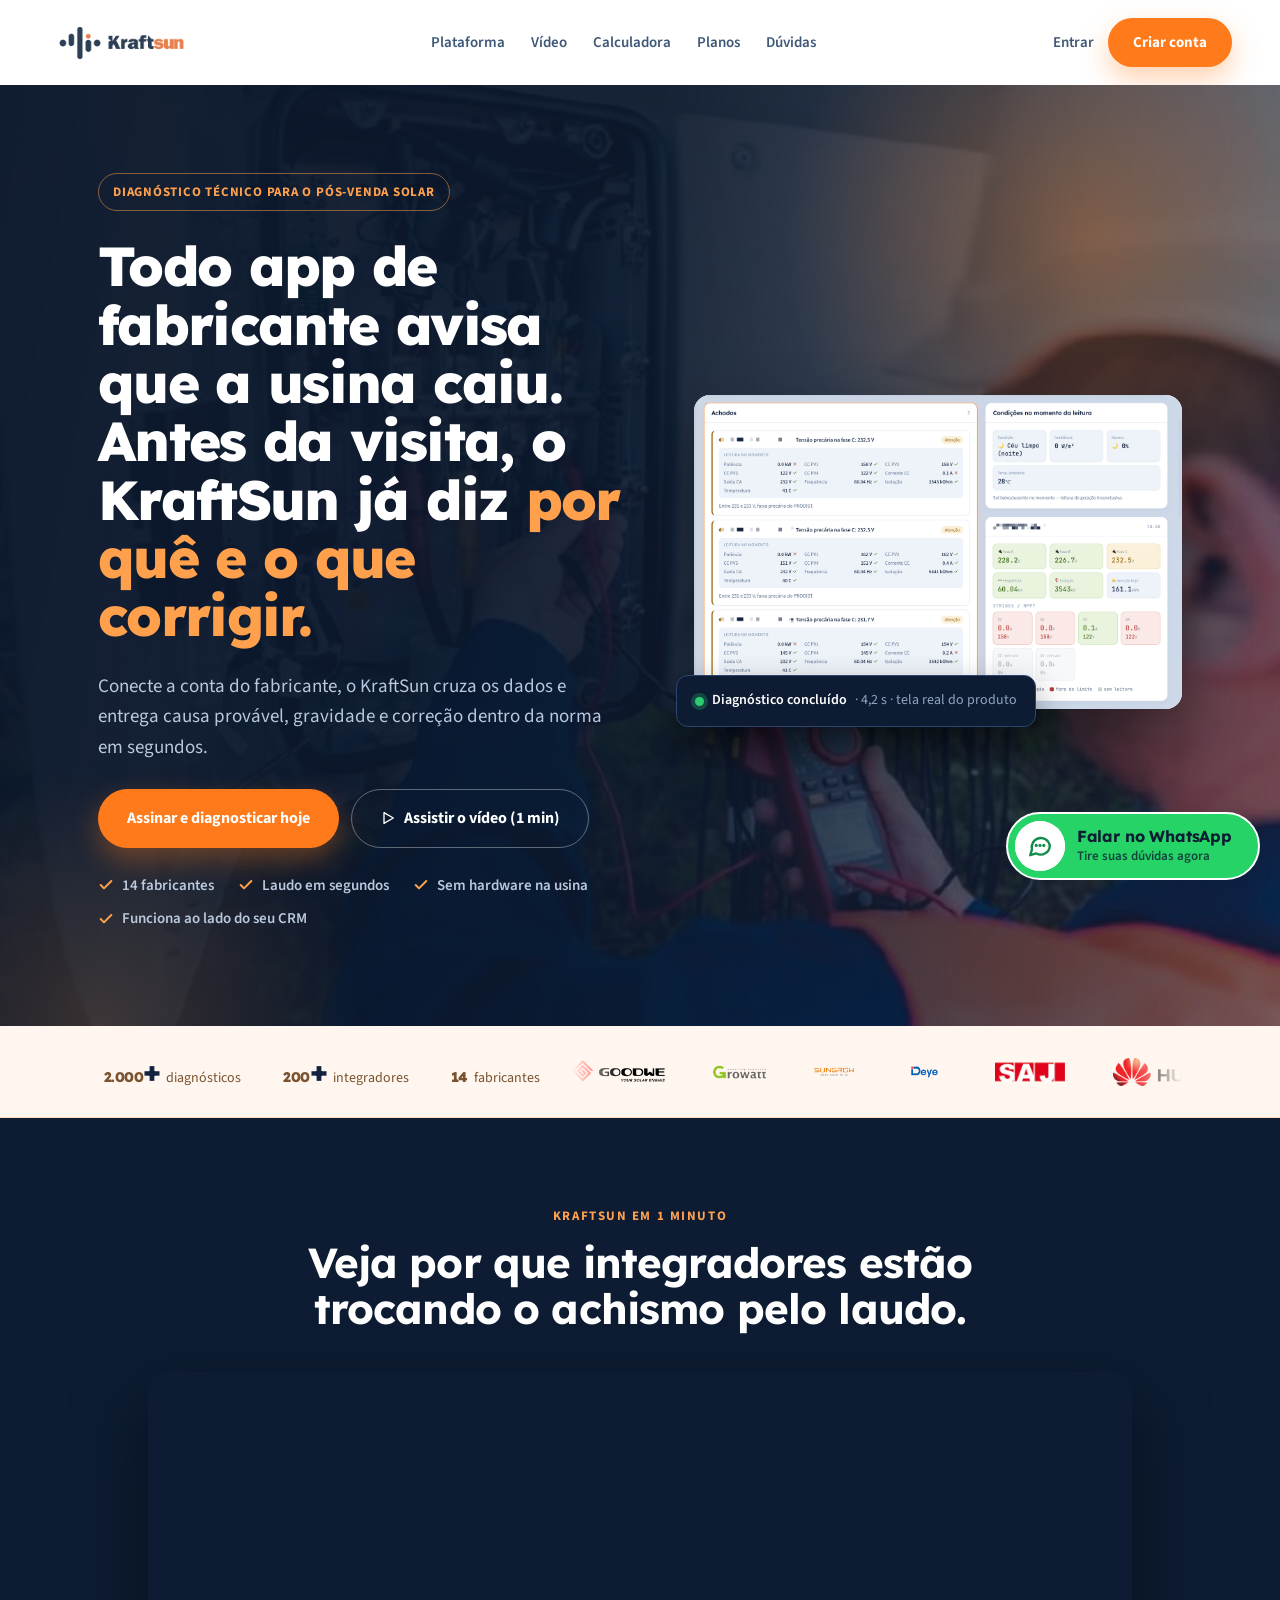
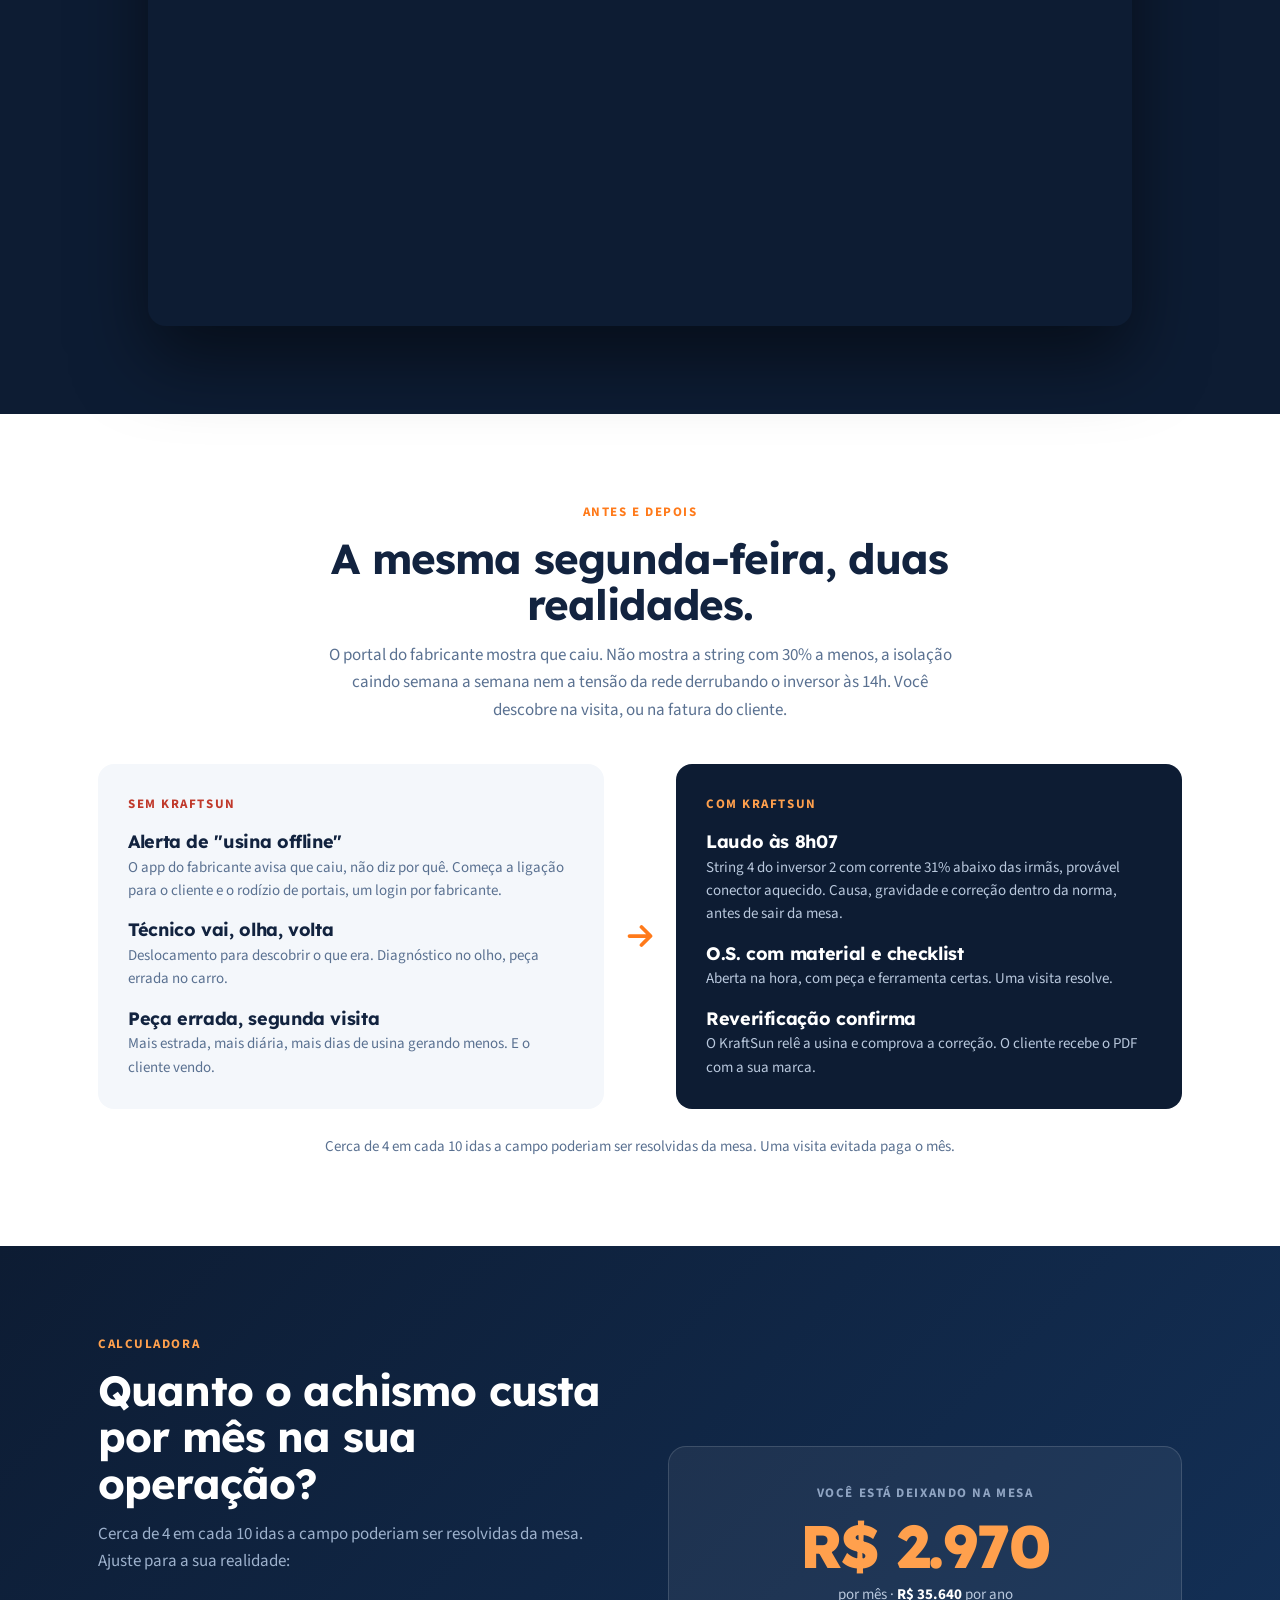
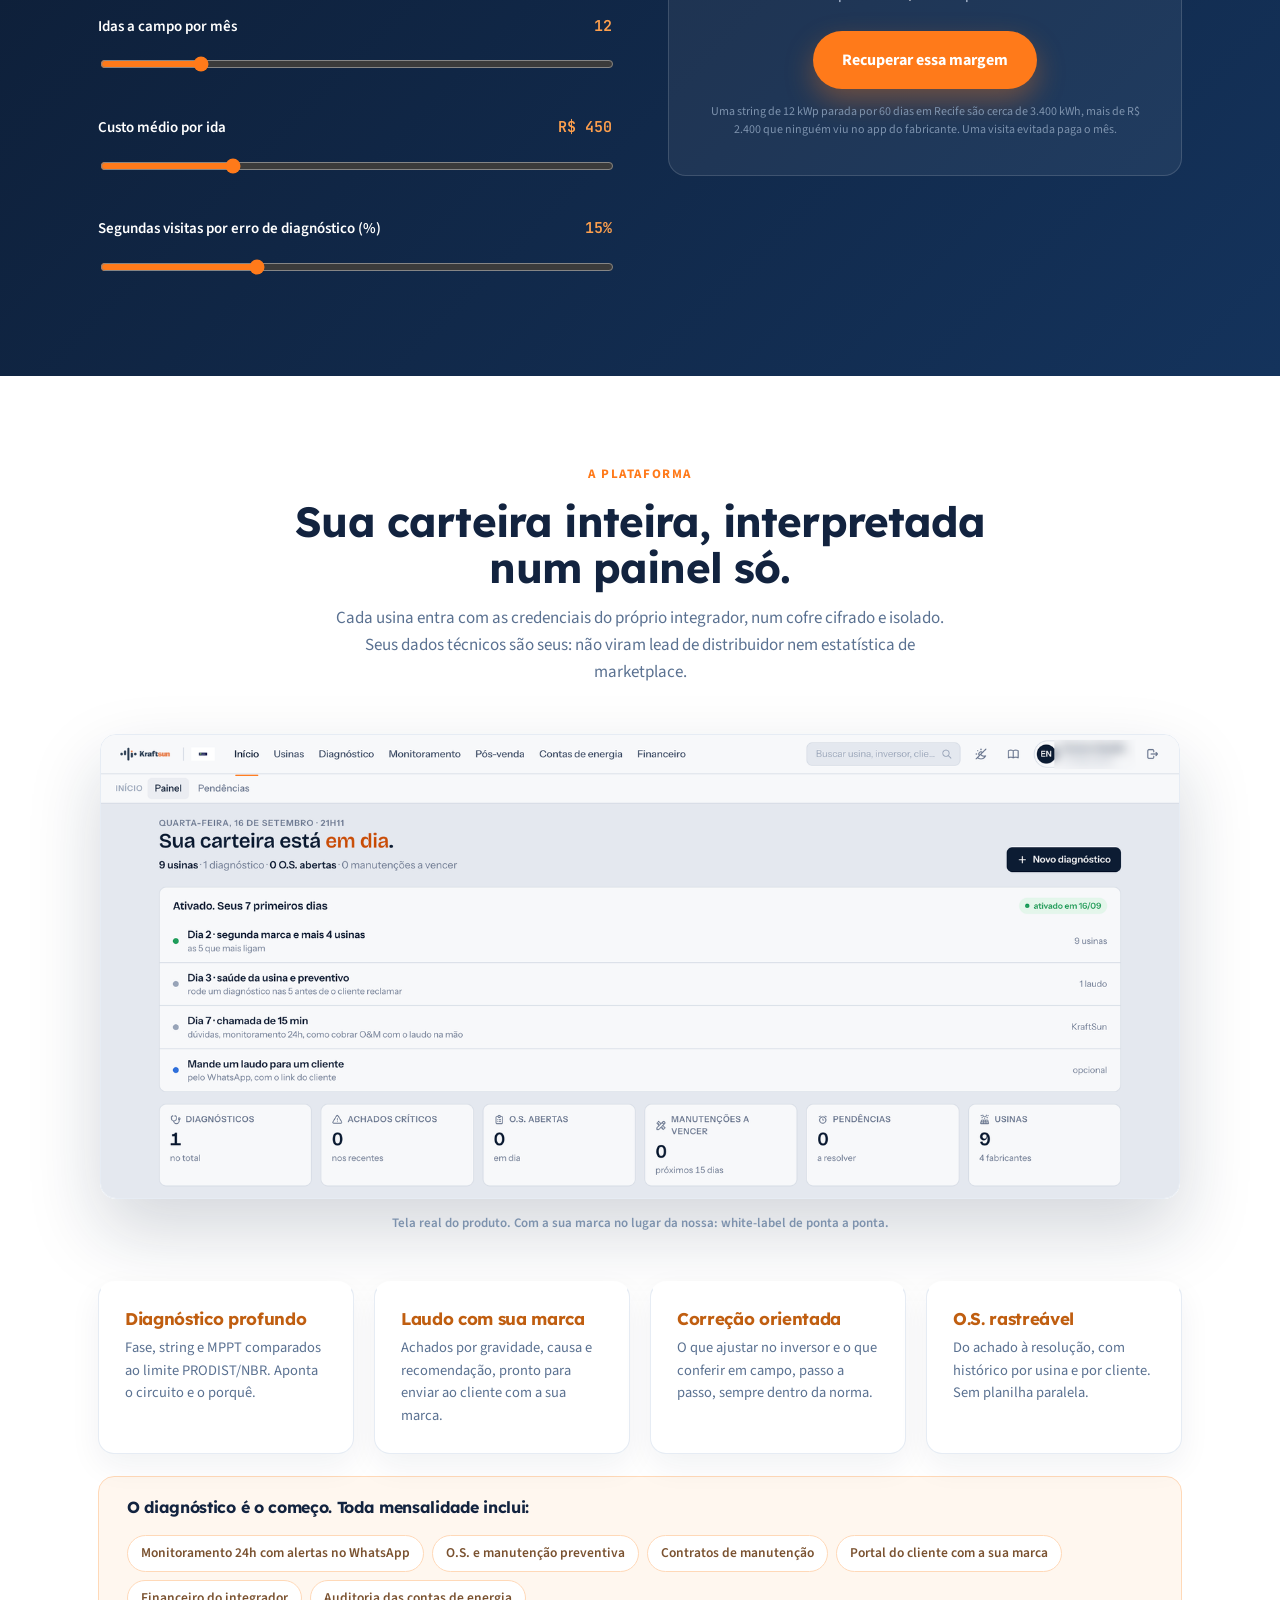
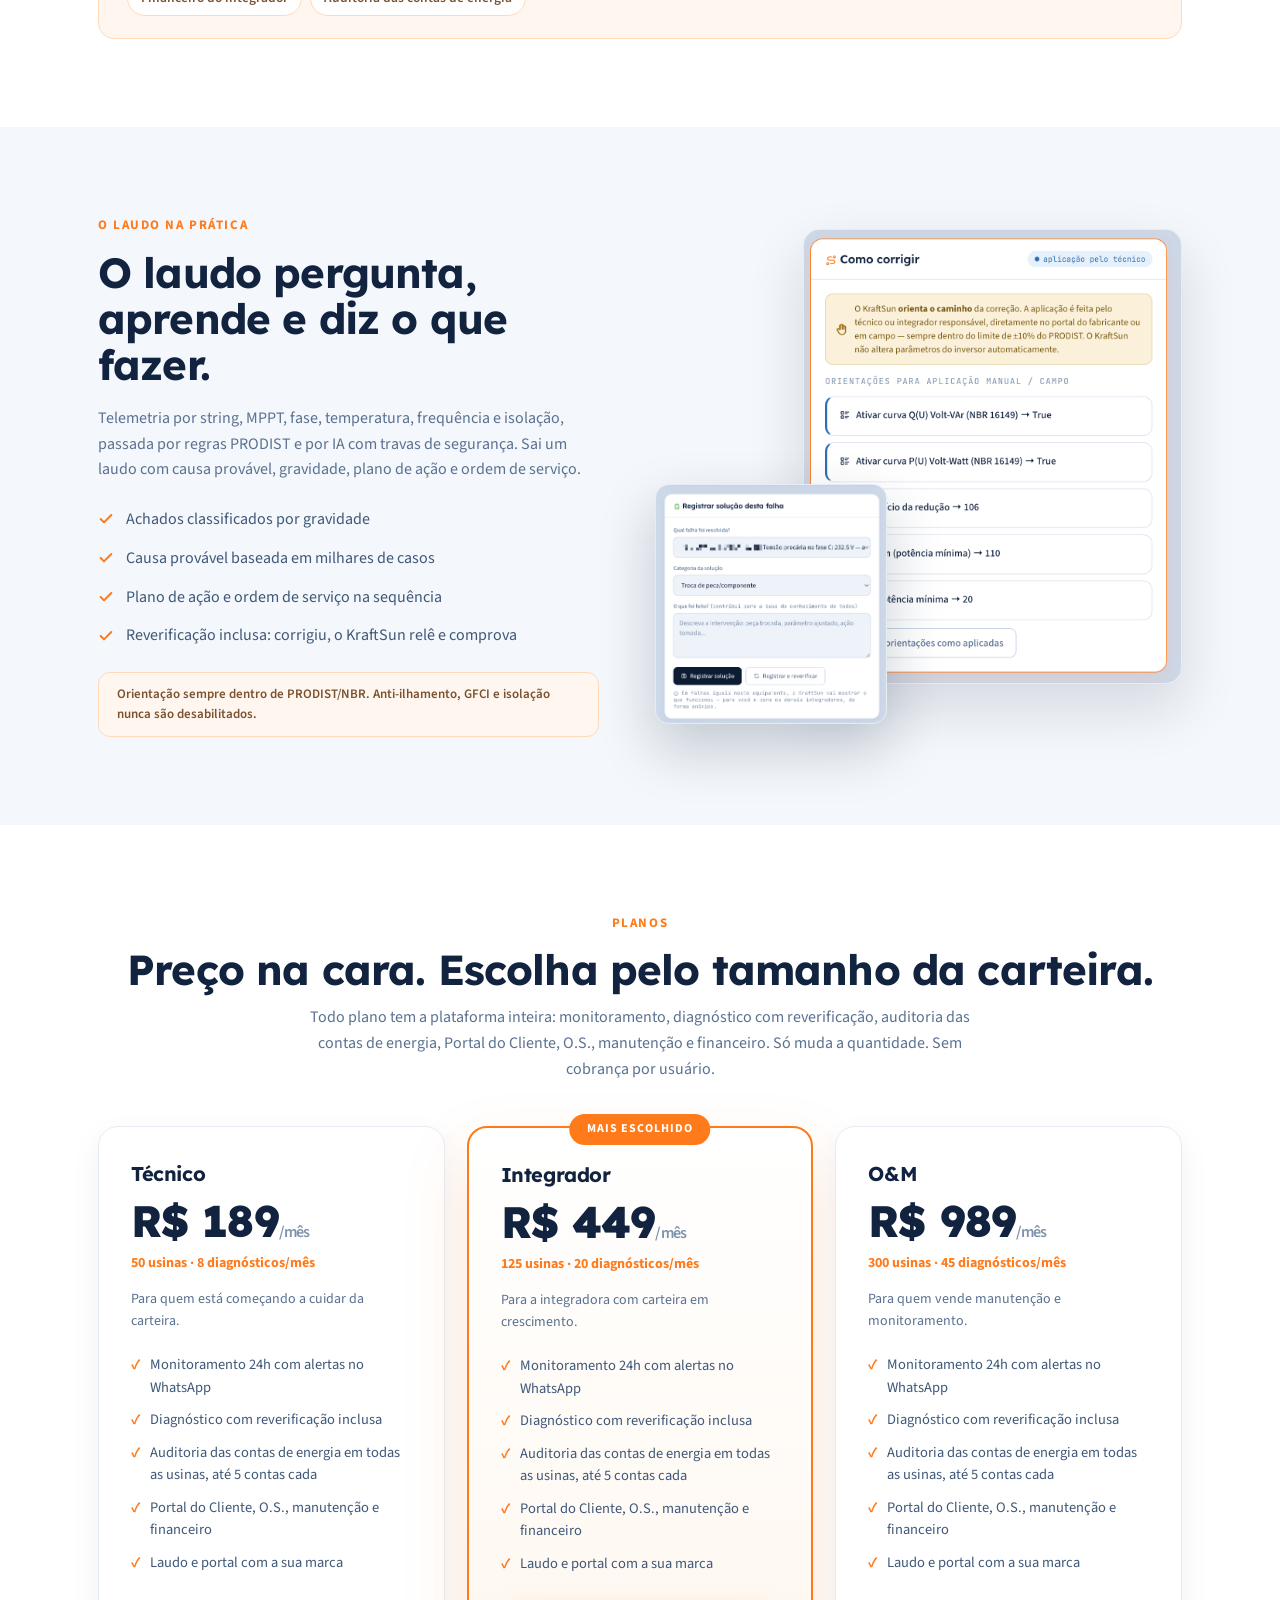
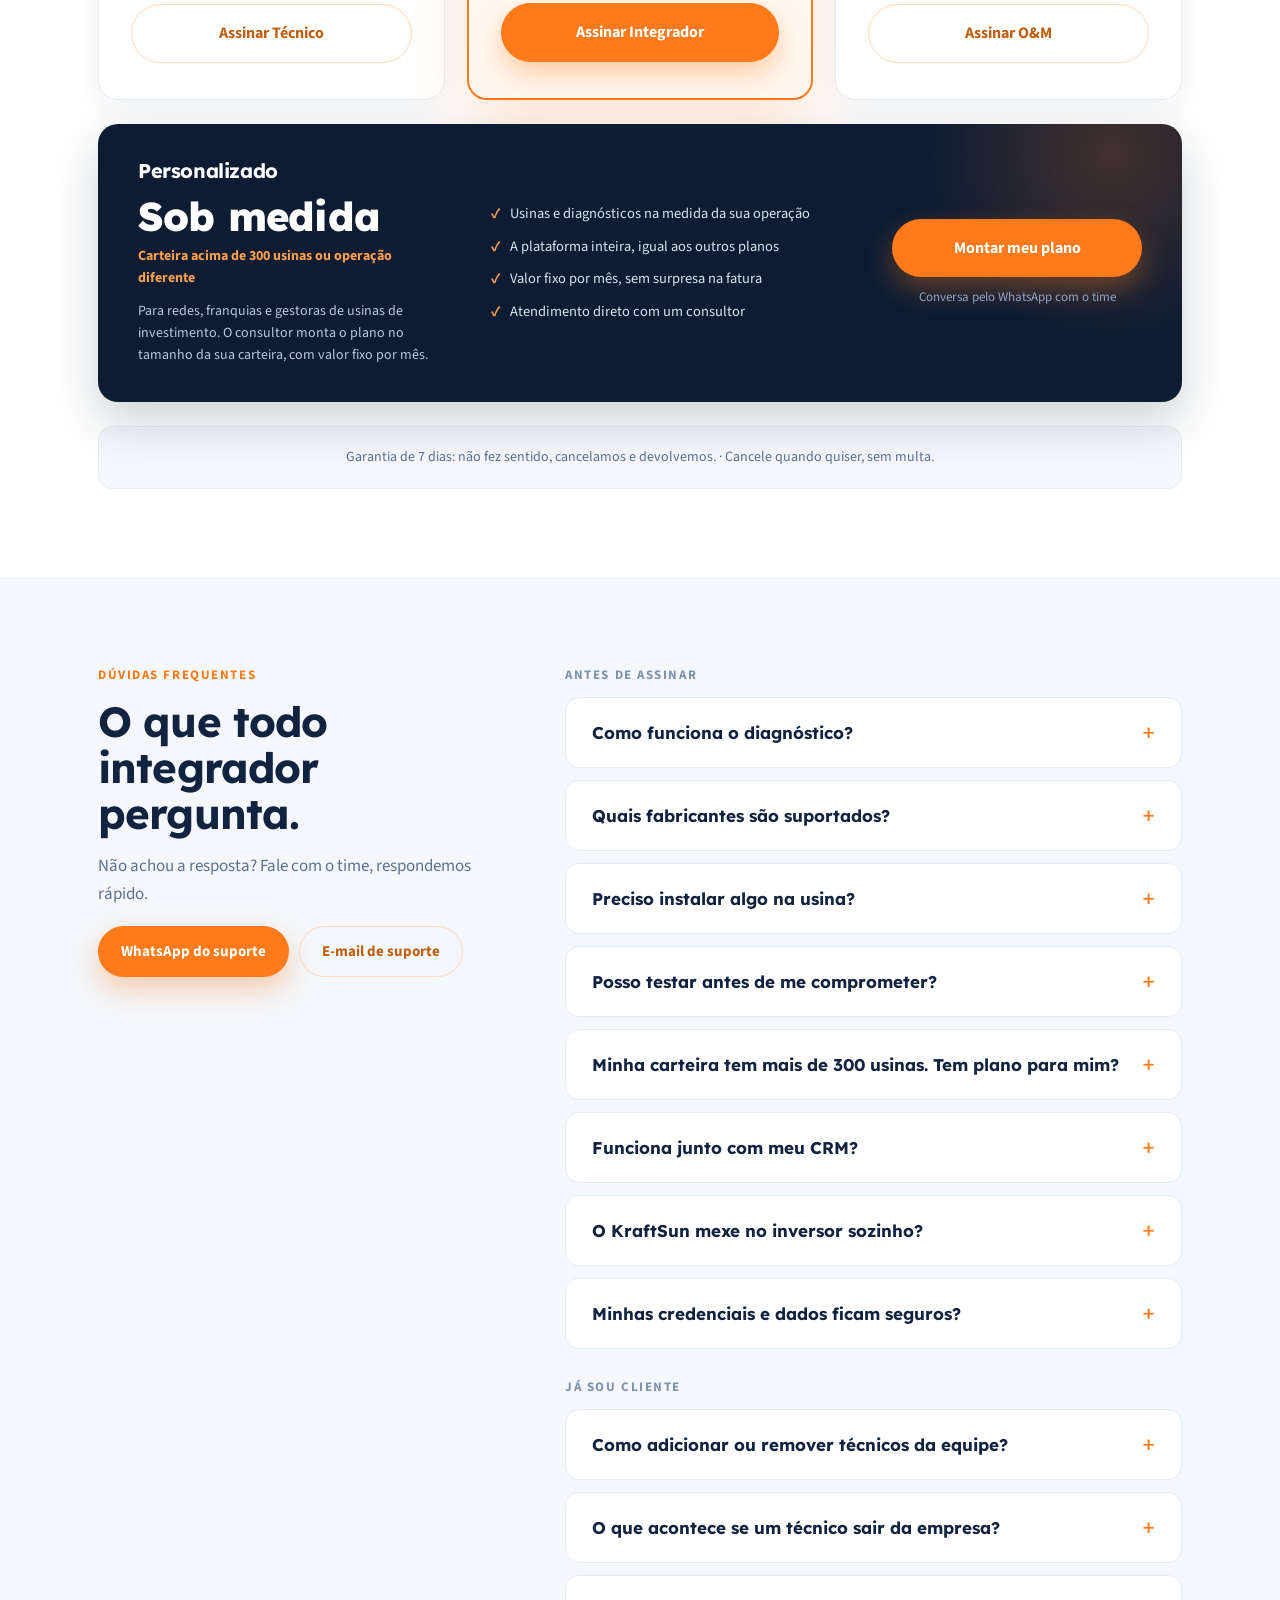
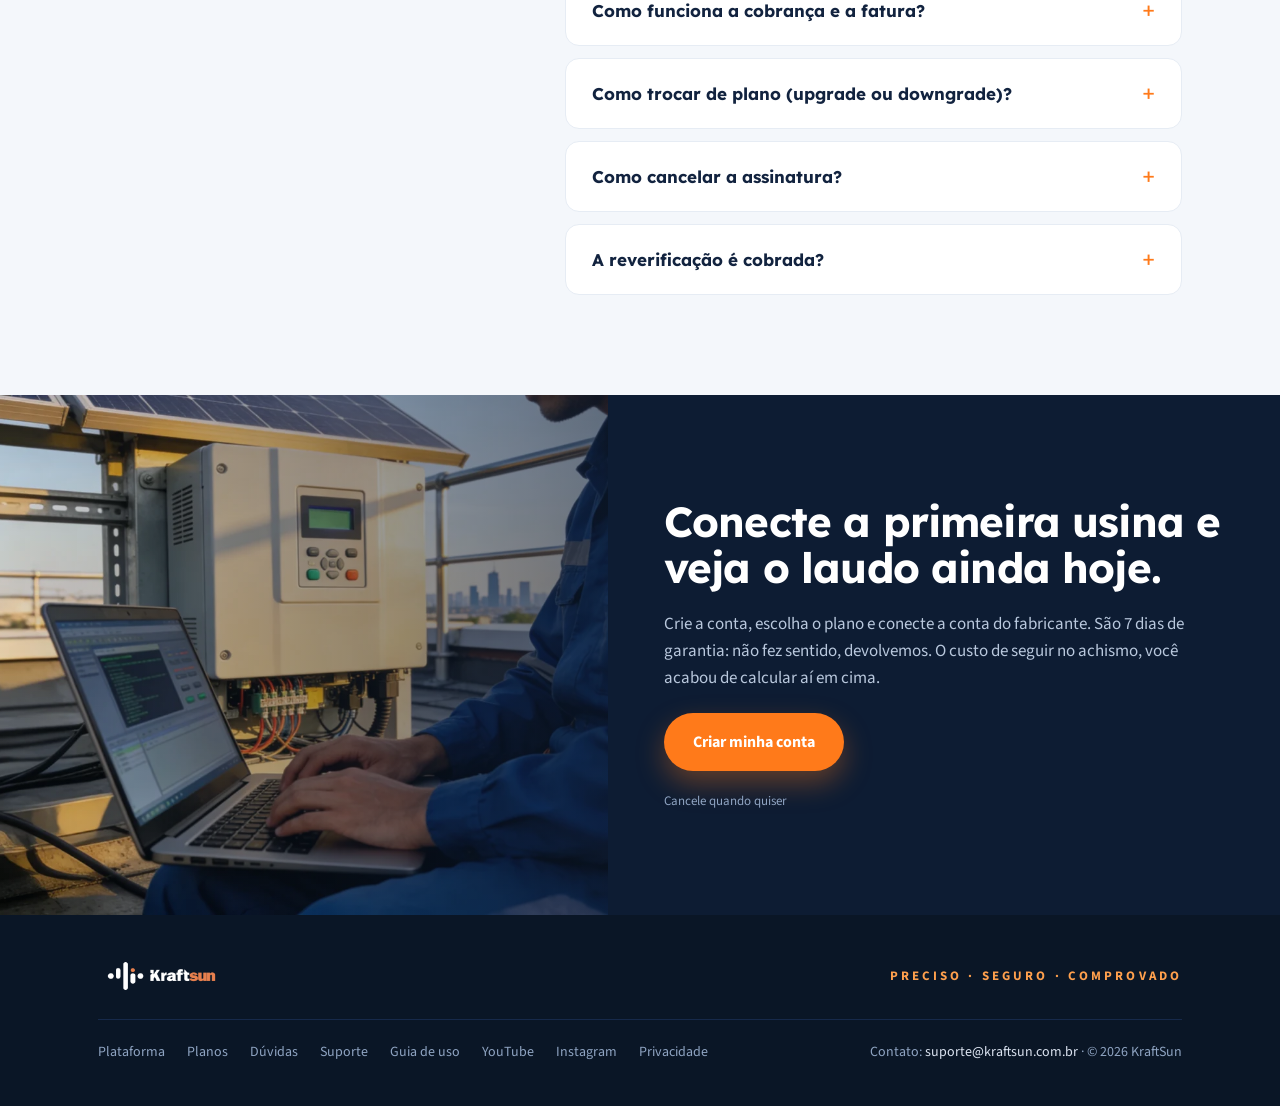
==== commit b2dc7a40: "Site: sem cortesia e excedente, convite sem calculadora, WhatsApp verde - Cortesia e excedente fora " ====
--- a/index.html
+++ b/index.html
@@ -224,12 +224,17 @@
 /* whatsapp flutuante e convite do Kraft */
 .wa-float{position:fixed;right:20px;bottom:calc(20px + env(safe-area-inset-bottom,0px));z-index:60;display:flex;flex-direction:column;align-items:flex-end;gap:14px;pointer-events:none}
 .wa-float>*{pointer-events:auto}
-.wa-btn{display:inline-flex;align-items:center;gap:10px;background:#15803d;color:#fff;font-weight:700;font-size:15px;padding:14px 22px 14px 16px;border-radius:999px;box-shadow:0 12px 28px rgba(18,35,63,.28);transition:transform .25s ease,filter .25s ease}
-.wa-btn:hover{transform:translateY(-2px) scale(1.03);filter:brightness(1.08)}
-.wa-btn svg{flex:none}
-.wa-btn .dot{position:absolute;top:2px;right:2px;width:12px;height:12px;border-radius:50%;background:var(--orange);border:2px solid #fff;display:none}
+.wa-btn{display:inline-flex;align-items:center;gap:12px;background:#25d366;color:var(--navy);padding:7px 26px 7px 7px;border-radius:999px;border:2px solid #fff;box-shadow:0 16px 40px rgba(13,28,51,.3);position:relative;transition:transform .25s ease,box-shadow .25s ease;animation:waUp .6s 1s ease both}
+.wa-btn:hover{transform:translateY(-3px);box-shadow:0 22px 48px rgba(18,35,63,.3)}
+.wa-ic{width:50px;height:50px;border-radius:50%;background:#fff;display:grid;place-items:center;position:relative;flex:none;isolation:isolate}
+.wa-ic::before{content:"";position:absolute;inset:0;border-radius:50%;background:#fff;z-index:-1;animation:waPulse 2.6s ease-out 2s infinite}
+.wa-txt{display:flex;flex-direction:column;line-height:1.2}
+.wa-txt b{font-family:'Lexend',sans-serif;font-weight:700;font-size:16px;letter-spacing:-.01em}
+.wa-txt small{font-size:13px;font-weight:600;color:var(--navy);opacity:.78;margin-top:3px}
+.wa-btn .dot{position:absolute;top:0;right:0;width:14px;height:14px;border-radius:50%;background:var(--orange);border:2px solid #fff;display:none}
 .wa-btn.ping .dot{display:block}
-.wa-btn{position:relative}
+@keyframes waUp{from{opacity:0;transform:translateY(24px)}to{opacity:1;transform:none}}
+@keyframes waPulse{0%{transform:scale(1);opacity:.55}70%,100%{transform:scale(1.6);opacity:0}}
 .wa-card{display:none;width:330px;max-width:calc(100vw - 40px);background:#fff;border:1px solid var(--line);border-radius:18px;padding:18px 18px 16px;box-shadow:0 24px 56px rgba(18,35,63,.24);position:relative}
 .wa-card.show{display:block;animation:waIn .35s ease both}
 @keyframes waIn{from{opacity:0;transform:translateY(12px)}to{opacity:1;transform:none}}
@@ -239,11 +244,11 @@
 .wa-who b{display:block;font-family:'Lexend',sans-serif;font-size:15px;color:var(--ink);line-height:1.2}
 .wa-who small{font-size:12.5px;color:var(--soft)}
 .wa-card p{font-size:15px;line-height:1.5;color:var(--body);margin-bottom:14px}
-.wa-go{width:100%;background:#15803d;color:#fff;padding:13px 18px;font-size:15px}
+.wa-go{width:100%;background:#25d366;color:var(--navy);padding:13px 18px;font-size:15px}
 .wa-x{position:absolute;top:8px;right:8px;width:32px;height:32px;border:0;background:none;font:400 22px/1 'Source Sans 3',sans-serif;color:var(--soft);cursor:pointer;border-radius:50%}
 .wa-x:hover{background:var(--paper);color:var(--ink)}
 .wa-btn:focus-visible,.wa-go:focus-visible,.wa-x:focus-visible{outline:3px solid var(--orange);outline-offset:3px}
-@media (prefers-reduced-motion:reduce){.wa-card.show{animation:none}}
+@media (prefers-reduced-motion:reduce){.wa-card.show,.wa-btn,.wa-ic::before{animation:none}}
 
 /* faq */
 .faq{background:var(--paper)}
@@ -320,8 +325,10 @@
   .grid4{grid-template-columns:1fr}
   h1{font-size:34px}
   .wa-float{right:16px;bottom:calc(16px + env(safe-area-inset-bottom,0px))}
-  .wa-btn{padding:15px}
-  .wa-btn span{display:none}
+  .wa-btn{padding:6px 18px 6px 6px;gap:10px}
+  .wa-ic{width:44px;height:44px}
+  .wa-txt b{font-size:15px}
+  .wa-txt small{display:none}
 }
 </style>
 </head>
@@ -531,7 +538,7 @@
       <div class="faq-item"><button class="q" onclick="toggleFaq(this)">Como funciona o diagnóstico?<i>+</i></button><p class="a">Você conecta a conta que já tem no portal do fabricante. O KraftSun lê string, fase, MPPT e alarmes do inversor, cruza com PRODIST/NBR e com o histórico da usina e entrega um laudo com causa provável, gravidade e a correção dentro da norma.</p></div>
       <div class="faq-item"><button class="q" onclick="toggleFaq(this)">Quais fabricantes são suportados?<i>+</i></button><p class="a">GoodWe, Growatt, Deye, Solis, RENAC, Chint, SAJ, Huawei, Solplanet, Sungrow, AUXSOL, Solarman, Austa e Canadian Solar. Inclusive plataformas sem API oficial. Não achou a sua? Pede que a gente prioriza.</p></div>
       <div class="faq-item"><button class="q" onclick="toggleFaq(this)">Preciso instalar algo na usina?<i>+</i></button><p class="a">Não. Tudo pela conta que você já tem no portal do fabricante. Sem datalogger, sem hardware.</p></div>
-      <div class="faq-item"><button class="q" onclick="toggleFaq(this)">Como funciona o período de teste?<i>+</i></button><p class="a">Você cria a conta, conecta a usina e roda 1 diagnóstico de cortesia antes de pagar, com o laudo completo. Depois escolhe o plano e assina, com 7 dias de garantia: rodou, não gostou, devolvemos.</p></div>
+      <div class="faq-item"><button class="q" onclick="toggleFaq(this)">Posso testar antes de me comprometer?<i>+</i></button><p class="a">Pode. Você assina, conecta as usinas e usa a plataforma inteira com 7 dias de garantia: não fez sentido, cancela e devolvemos o valor.</p></div>
       <div class="faq-item"><button class="q" onclick="toggleFaq(this)">Minha carteira tem mais de 300 usinas. Tem plano para mim?<i>+</i></button><p class="a">Tem. Montamos um plano personalizado no tamanho da sua carteira, com valor fixo por mês e a plataforma inteira. Chame o time no WhatsApp pelo botão "Montar meu plano", na seção de planos.</p></div>
       <div class="faq-item"><button class="q" onclick="toggleFaq(this)">Funciona junto com meu CRM?<i>+</i></button><p class="a">Sim. O KraftSun é o motor de diagnóstico e trabalha ao lado do CRM, da planilha ou do portal que você já usa. Você conecta a conta do fabricante e pronto.</p></div>
       <div class="faq-item"><button class="q" onclick="toggleFaq(this)">O KraftSun mexe no inversor sozinho?<i>+</i></button><p class="a">Não. O laudo orienta a correção dentro dos limites do PRODIST/NBR e a aplicação é sempre do técnico responsável. Funções de segurança nunca são desabilitadas.</p></div>
@@ -539,7 +546,7 @@
       <div class="grp second">Já sou cliente</div>
       <div class="faq-item"><button class="q" onclick="toggleFaq(this)">Como adicionar ou remover técnicos da equipe?<i>+</i></button><p class="a">O titular da conta cadastra técnicos e colaboradores em Conta › Equipe, sem custo por usuário. Cada um entra com o próprio acesso e o titular escolhe o que cada um pode ver e fazer.</p></div>
       <div class="faq-item"><button class="q" onclick="toggleFaq(this)">O que acontece se um técnico sair da empresa?<i>+</i></button><p class="a">O titular remove o acesso na hora. Os laudos, as O.S. e o histórico que ele produziu continuam na conta da empresa.</p></div>
-      <div class="faq-item"><button class="q" onclick="toggleFaq(this)">Como funciona a cobrança e a fatura?<i>+</i></button><p class="a">Mensalidade no cartão de crédito, com renovação automática, ou por Pix, com a fatura enviada todo mês. Se passar do plano (usina, diagnóstico ou conta de energia acima do limite), nada é bloqueado: o valor entra na mesma fatura do mês. A franquia de diagnósticos volta inteira a cada renovação.</p></div>
+      <div class="faq-item"><button class="q" onclick="toggleFaq(this)">Como funciona a cobrança e a fatura?<i>+</i></button><p class="a">Mensalidade no cartão de crédito, com renovação automática, ou por Pix, com a fatura enviada todo mês. A franquia de diagnósticos volta inteira a cada renovação.</p></div>
       <div class="faq-item"><button class="q" onclick="toggleFaq(this)">Como trocar de plano (upgrade ou downgrade)?<i>+</i></button><p class="a">Em Conta › Minha assinatura, a qualquer momento. O plano maior entra na hora, cobrando só a diferença proporcional; o plano menor vale a partir do próximo ciclo.</p></div>
       <div class="faq-item"><button class="q" onclick="toggleFaq(this)">Como cancelar a assinatura?<i>+</i></button><p class="a">Em Conta › Minha assinatura, com um clique. Sem multa, sem ligação. Você mantém o acesso até o fim do ciclo já pago.</p></div>
       <div class="faq-item"><button class="q" onclick="toggleFaq(this)">A reverificação é cobrada?<i>+</i></button><p class="a">Não. Uma reverificação por diagnóstico está inclusa: você corrige, o KraftSun relê e comprova.</p></div>
@@ -553,8 +560,8 @@
   <div class="glow"></div>
   <div class="txt">
     <h2>Conecte a primeira usina e veja o laudo ainda hoje.</h2>
-    <p class="lead">Crie a conta, conecte a conta do fabricante e rode o primeiro diagnóstico de cortesia antes de pagar. Depois é assinar, com 7 dias de garantia. O custo de seguir no achismo, você acabou de calcular aí em cima.</p>
-    <div><a class="btn btn-orange" href="https://app.kraftsun.com.br/registro">Criar conta e rodar o laudo de cortesia</a></div>
+    <p class="lead">Crie a conta, escolha o plano e conecte a conta do fabricante. São 7 dias de garantia: não fez sentido, devolvemos. O custo de seguir no achismo, você acabou de calcular aí em cima.</p>
+    <div><a class="btn btn-orange" href="https://app.kraftsun.com.br/registro">Criar minha conta</a></div>
     <p class="small">Cancele quando quiser</p>
   </div>
 </section>
@@ -578,7 +585,7 @@
     <p id="wa-msg">Oi! Eu sou o Kraft, assistente do KraftSun. Quer ver como o diagnóstico funciona nas usinas da sua carteira? Te explico rapidinho no WhatsApp.</p>
     <a class="btn wa-go" id="wa-go" href="https://wa.me/5581984558268" rel="noopener">Conversar no WhatsApp</a>
   </div>
-  <a class="wa-btn" id="wa-btn" href="https://wa.me/5581984558268" rel="noopener" aria-label="Falar com o KraftSun no WhatsApp"><svg width="24" height="24" viewBox="0 0 24 24" fill="none" stroke="#fff" stroke-width="2" stroke-linecap="round" stroke-linejoin="round" aria-hidden="true"><path d="M21 11.5a8.4 8.4 0 0 1-12.4 7.4L3 20.5l1.6-5.4A8.4 8.4 0 1 1 21 11.5z"/><path d="M8.5 10.5h.01M12 10.5h.01M15.5 10.5h.01" stroke-width="3"/></svg><span>WhatsApp</span><i class="dot"></i></a>
+  <a class="wa-btn" id="wa-btn" href="https://wa.me/5581984558268?text=Ol%C3%A1%2C%20vim%20pelo%20site%20do%20KraftSun." rel="noopener" aria-label="Falar com o KraftSun no WhatsApp"><span class="wa-ic"><svg width="26" height="26" viewBox="0 0 24 24" fill="none" stroke="#128c4b" stroke-width="2.2" stroke-linecap="round" stroke-linejoin="round" aria-hidden="true"><path d="M21 11.5a8.4 8.4 0 0 1-12.4 7.4L3 20.5l1.6-5.4A8.4 8.4 0 1 1 21 11.5z"/><path d="M8.5 11.5h.01M12 11.5h.01M15.5 11.5h.01" stroke-width="3"/></svg><i class="dot"></i></span><span class="wa-txt"><b>Falar no WhatsApp</b><small>Tire suas dúvidas agora</small></span></a>
 </div>
 
 <script>
@@ -623,17 +630,18 @@
   var box=document.getElementById('wa-float'); if(!box) return;
   if(!SUPORTE_WHATSAPP){ box.style.display='none'; return; }
   var card=document.getElementById('wa-card'), msg=document.getElementById('wa-msg'), go=document.getElementById('wa-go'), btn=document.getElementById('wa-btn');
+  /* Regra: a mensagem pronta só diz o que a pessoa escolheu clicar. O botão flutuante manda só que veio
+     pelo site; o convite manda o assunto do próprio convite que ela aceitou. Nada é deduzido do que ela olhou. */
+  function wa(t){ return 'https://wa.me/'+SUPORTE_WHATSAPP+'?text='+encodeURIComponent(t); }
   var CTX={
     padrao:{t:'Oi! Eu sou o Kraft, assistente do KraftSun. Quer ver como o diagnóstico funciona nas usinas da sua carteira? Te explico rapidinho no WhatsApp.',
-            w:function(){ return 'Olá, vim pelo site do KraftSun e quero entender como funciona na minha carteira.'; }},
+            w:'Olá, vim pelo site do KraftSun e quero entender como funciona na minha carteira.'},
     planos:{t:'Em dúvida sobre qual plano cabe na sua carteira? Me diz quantas usinas você acompanha que eu te ajudo a escolher.',
-            w:function(){ return 'Olá, vim pelo site do KraftSun e quero ajuda para escolher o plano.'; }},
-    calculadora:{t:'Fez a conta? Me chama no WhatsApp que eu te mostro como o KraftSun recupera essa margem na sua operação.',
-            w:function(){ var v=document.getElementById('v-month'); return 'Olá, fiz a conta na calculadora do site do KraftSun'+(v?' (deu '+v.textContent+' por mês)':'')+' e quero entender como recuperar essa margem.'; }}
+            w:'Olá, vim pelo site do KraftSun e quero ajuda para escolher o plano.'}
   };
   var atual='padrao';
-  function link(c){ return 'https://wa.me/'+SUPORTE_WHATSAPP+'?text='+encodeURIComponent(CTX[c].w()); }
-  function ajusta(c){ atual=c; msg.textContent=CTX[c].t; go.href=link(c); btn.href=link(c); }
+  btn.href=wa('Olá, vim pelo site do KraftSun.');
+  function ajusta(c){ atual=c; msg.textContent=CTX[c].t; go.href=wa(CTX[c].w); }
   ajusta('padrao');
   function lido(){ try{ return sessionStorage.getItem('ks_convite')==='1'; }catch(e){ return false; } }
   function marca(){ try{ sessionStorage.setItem('ks_convite','1'); }catch(e){} }
@@ -641,21 +649,15 @@
   function abre(c){ if(aberto||lido()) return; ajusta(c); aberto=true; card.classList.add('show'); btn.classList.add('ping'); marca(); }
   function fecha(){ card.classList.remove('show'); btn.classList.remove('ping'); }
   document.getElementById('wa-x').addEventListener('click',fecha);
-  function conta(origem){ if(window.gtag){ gtag('event','whatsapp_clique',{origem:origem,contexto:atual}); } marca(); }
+  function conta(origem){ if(window.gtag){ gtag('event','whatsapp_clique',{origem:origem,contexto:origem==='convite'?atual:'site'}); } marca(); }
   go.addEventListener('click',function(){ conta('convite'); fecha(); });
-  btn.addEventListener('click',function(){ btn.href=link(atual); conta('flutuante'); });
-  // gatilhos: 25 s no site, chegar nos planos, ou mexer na calculadora
+  btn.addEventListener('click',function(){ conta('flutuante'); fecha(); });
+  // convite: depois de 25 s no site ou de 5 s olhando os planos (uma vez por visita)
   setTimeout(function(){ abre('padrao'); },25000);
   var pl=document.getElementById('planos');
   if(pl && 'IntersectionObserver' in window){ var t=null;
     var io=new IntersectionObserver(function(en){ if(en[0].isIntersecting){ t=setTimeout(function(){ abre('planos'); },5000); } else if(t){ clearTimeout(t); t=null; } },{rootMargin:'-45% 0px -45% 0px'});
     io.observe(pl); }
-  var mexeu=false;
-  ['in-visits','in-cost','in-rework'].forEach(function(id){ var el=document.getElementById(id); if(el) el.addEventListener('change',function(){ if(mexeu) return; mexeu=true; setTimeout(function(){ abre('calculadora'); },2500); }); });
-  // se o convite já abriu, o botão flutuante segue o assunto da seção
-  if('IntersectionObserver' in window){ var calc=document.getElementById('calculadora');
-    var io2=new IntersectionObserver(function(en){ en.forEach(function(e){ if(e.isIntersecting && !card.classList.contains('show')){ ajusta(e.target.id==='planos'?'planos':'calculadora'); } }); },{rootMargin:'-45% 0px -45% 0px'});
-    if(pl) io2.observe(pl); if(calc) io2.observe(calc); }
 })();
 function toggleFaq(b){
   var it=b.parentNode, open=it.classList.contains('open');
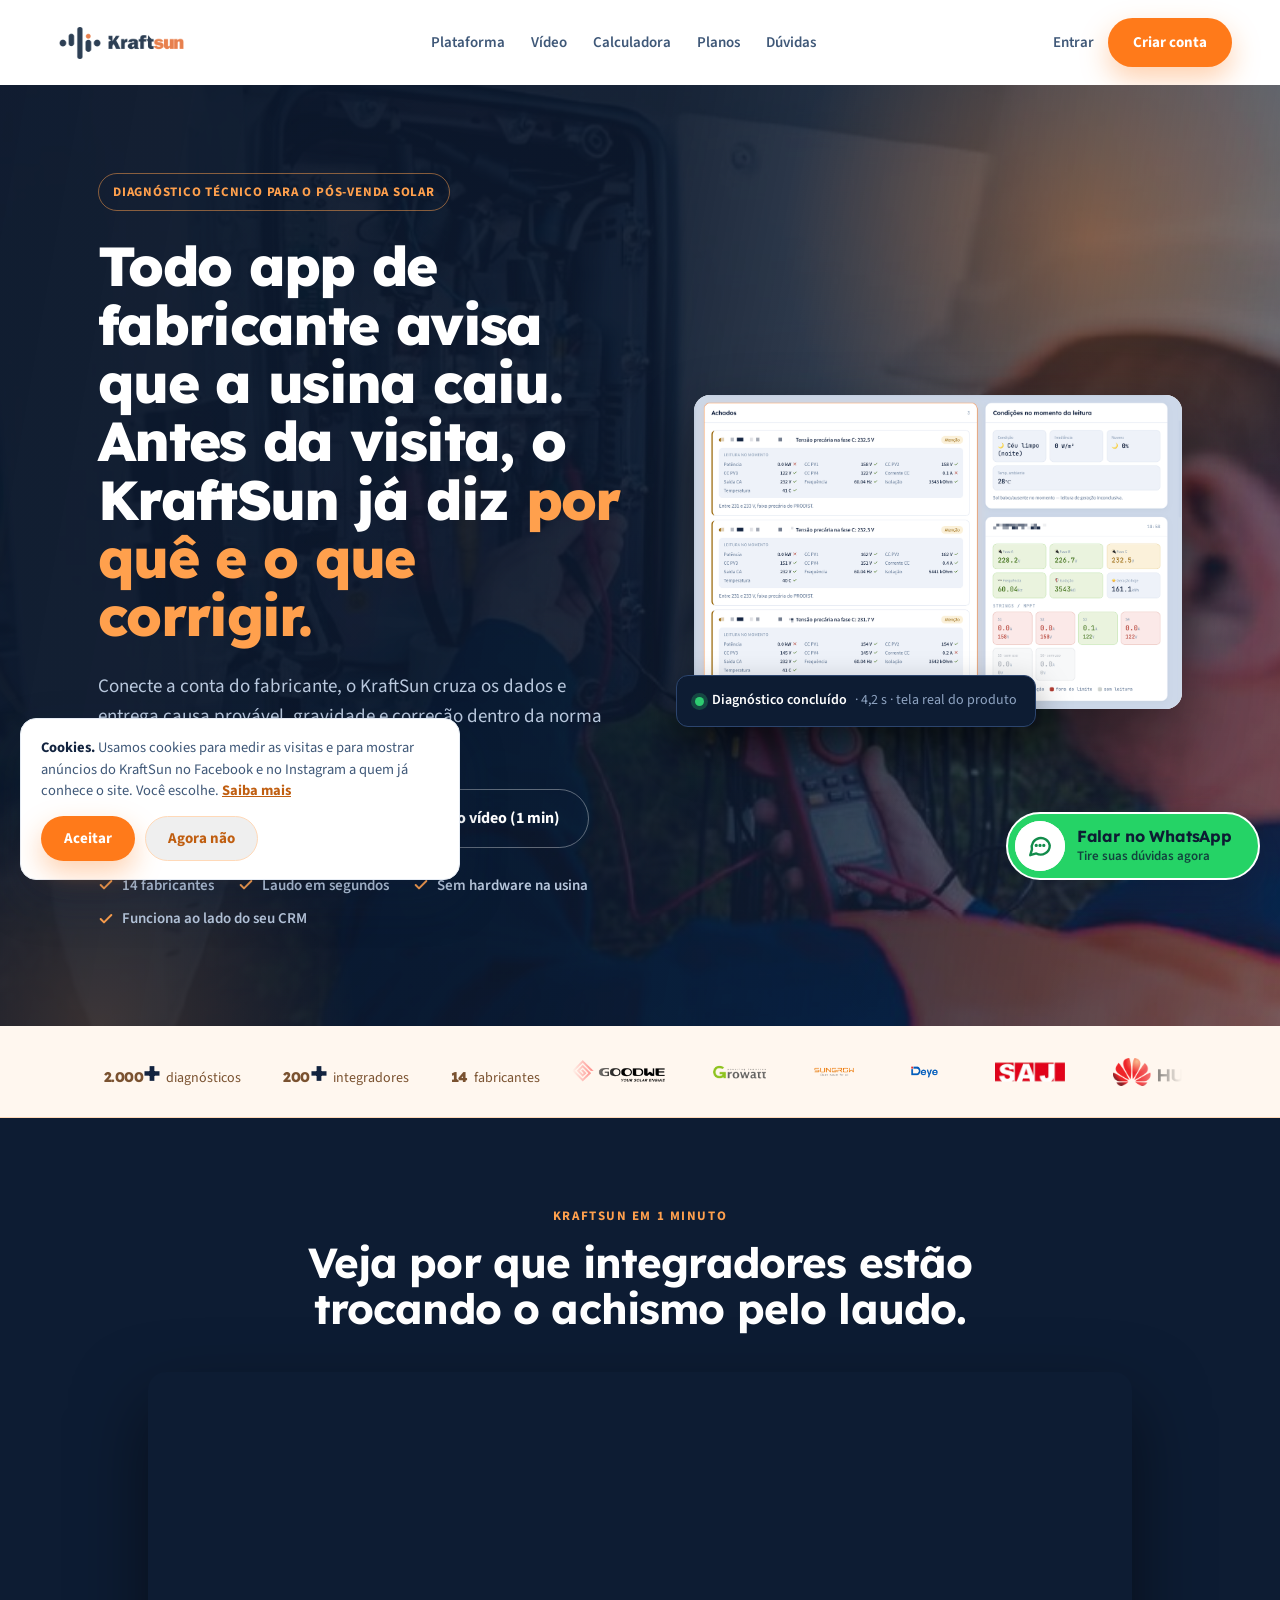
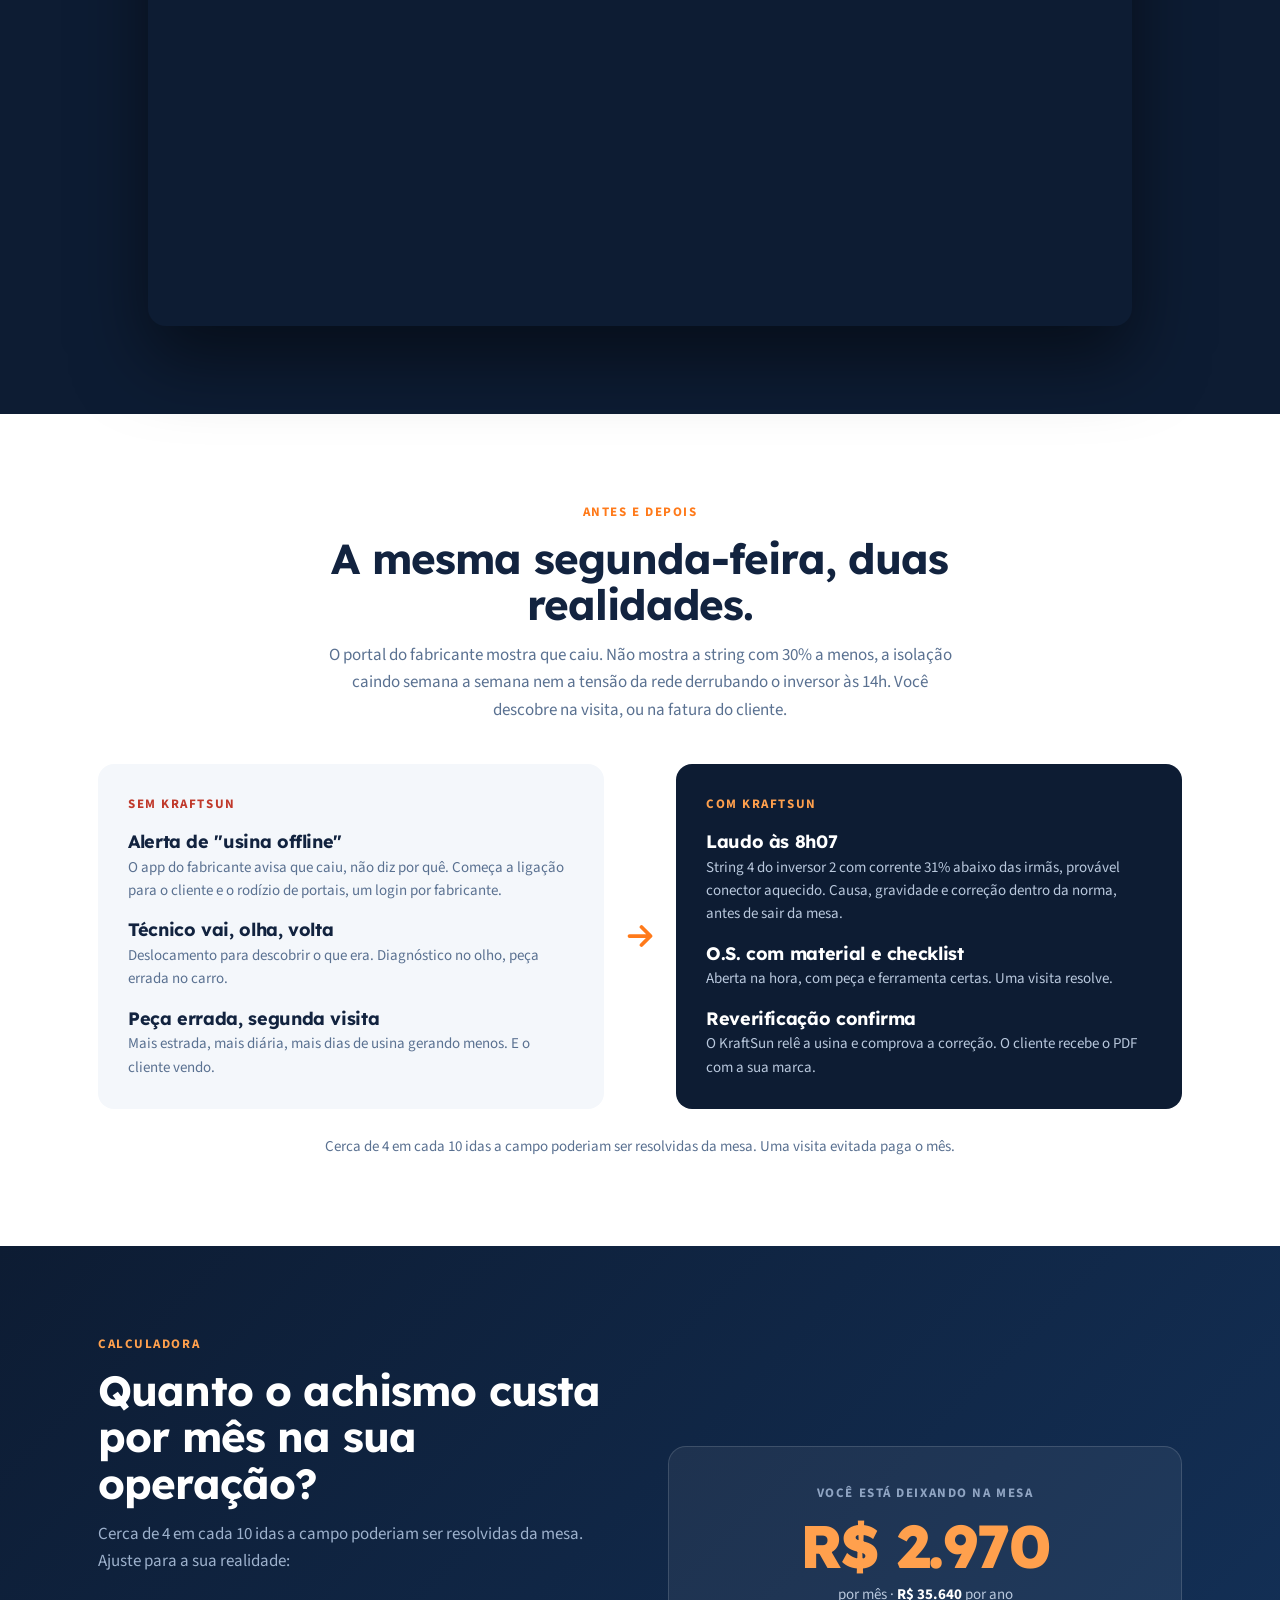
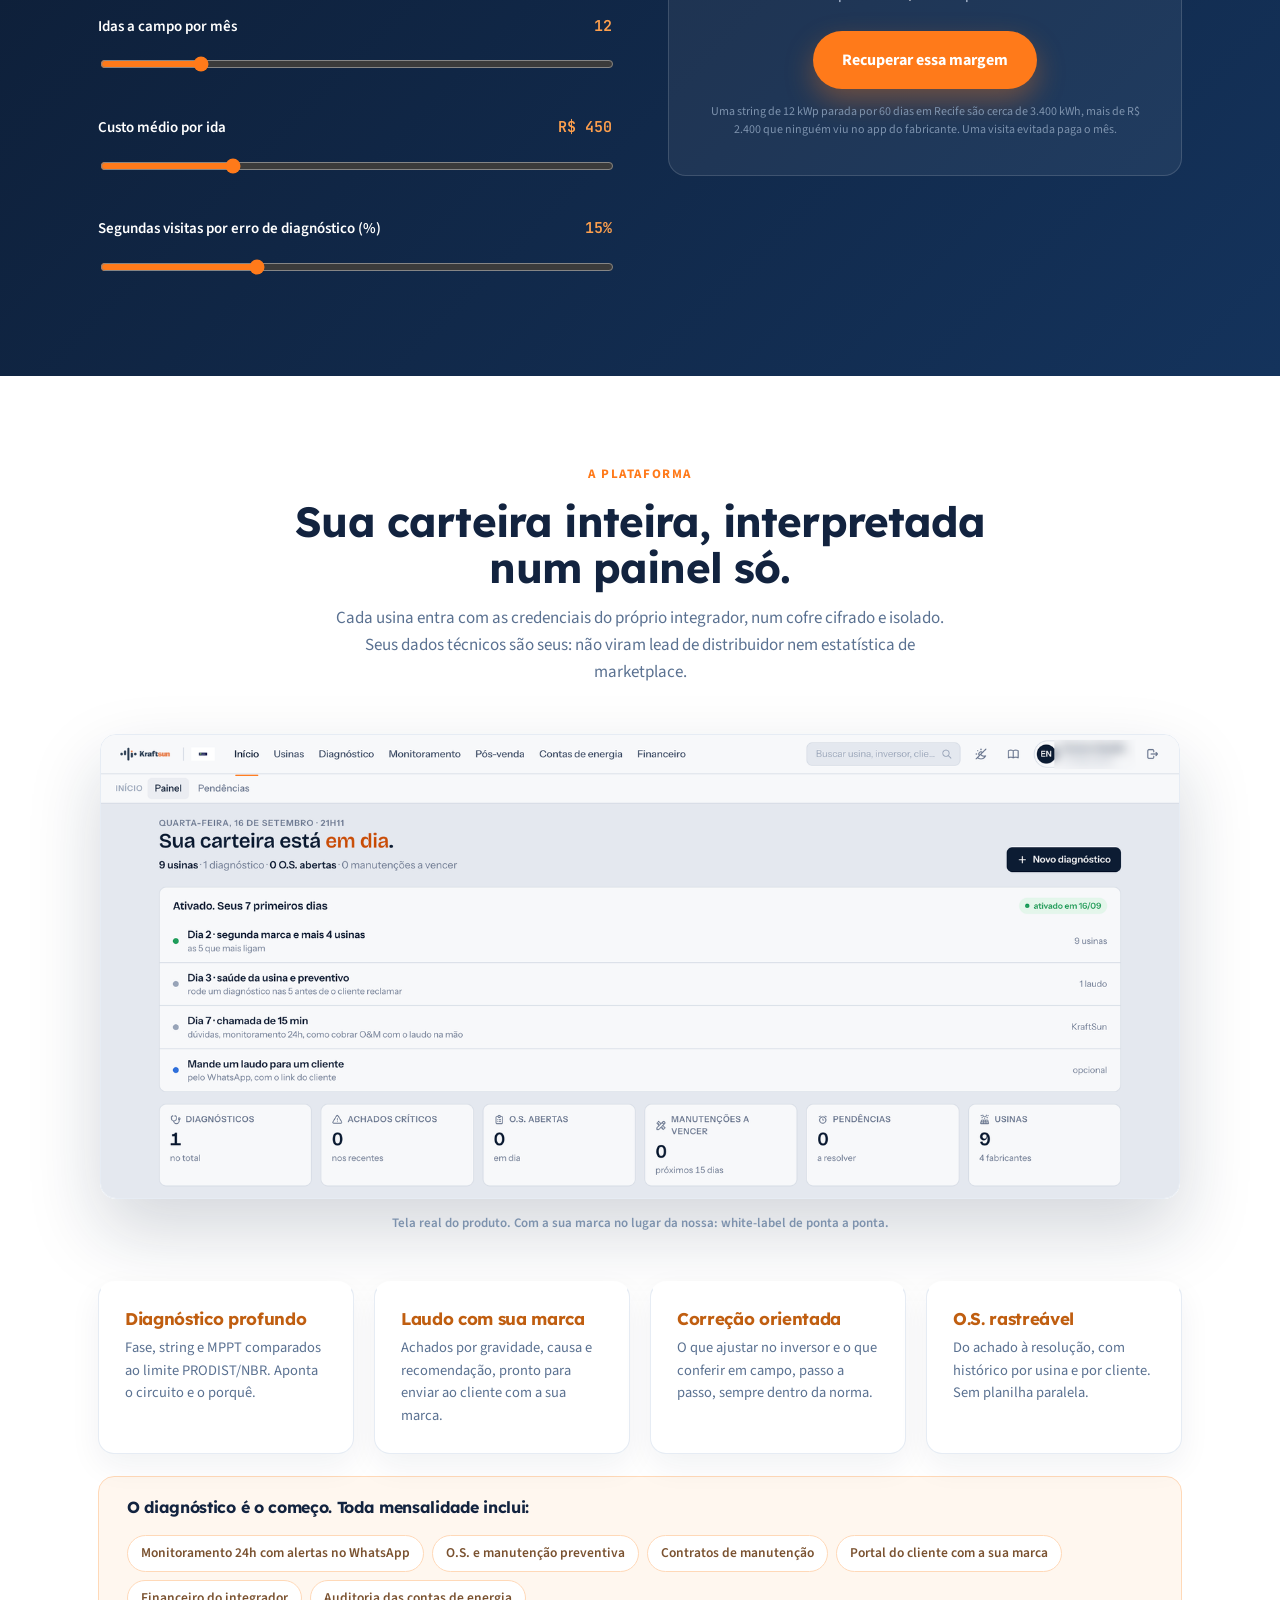
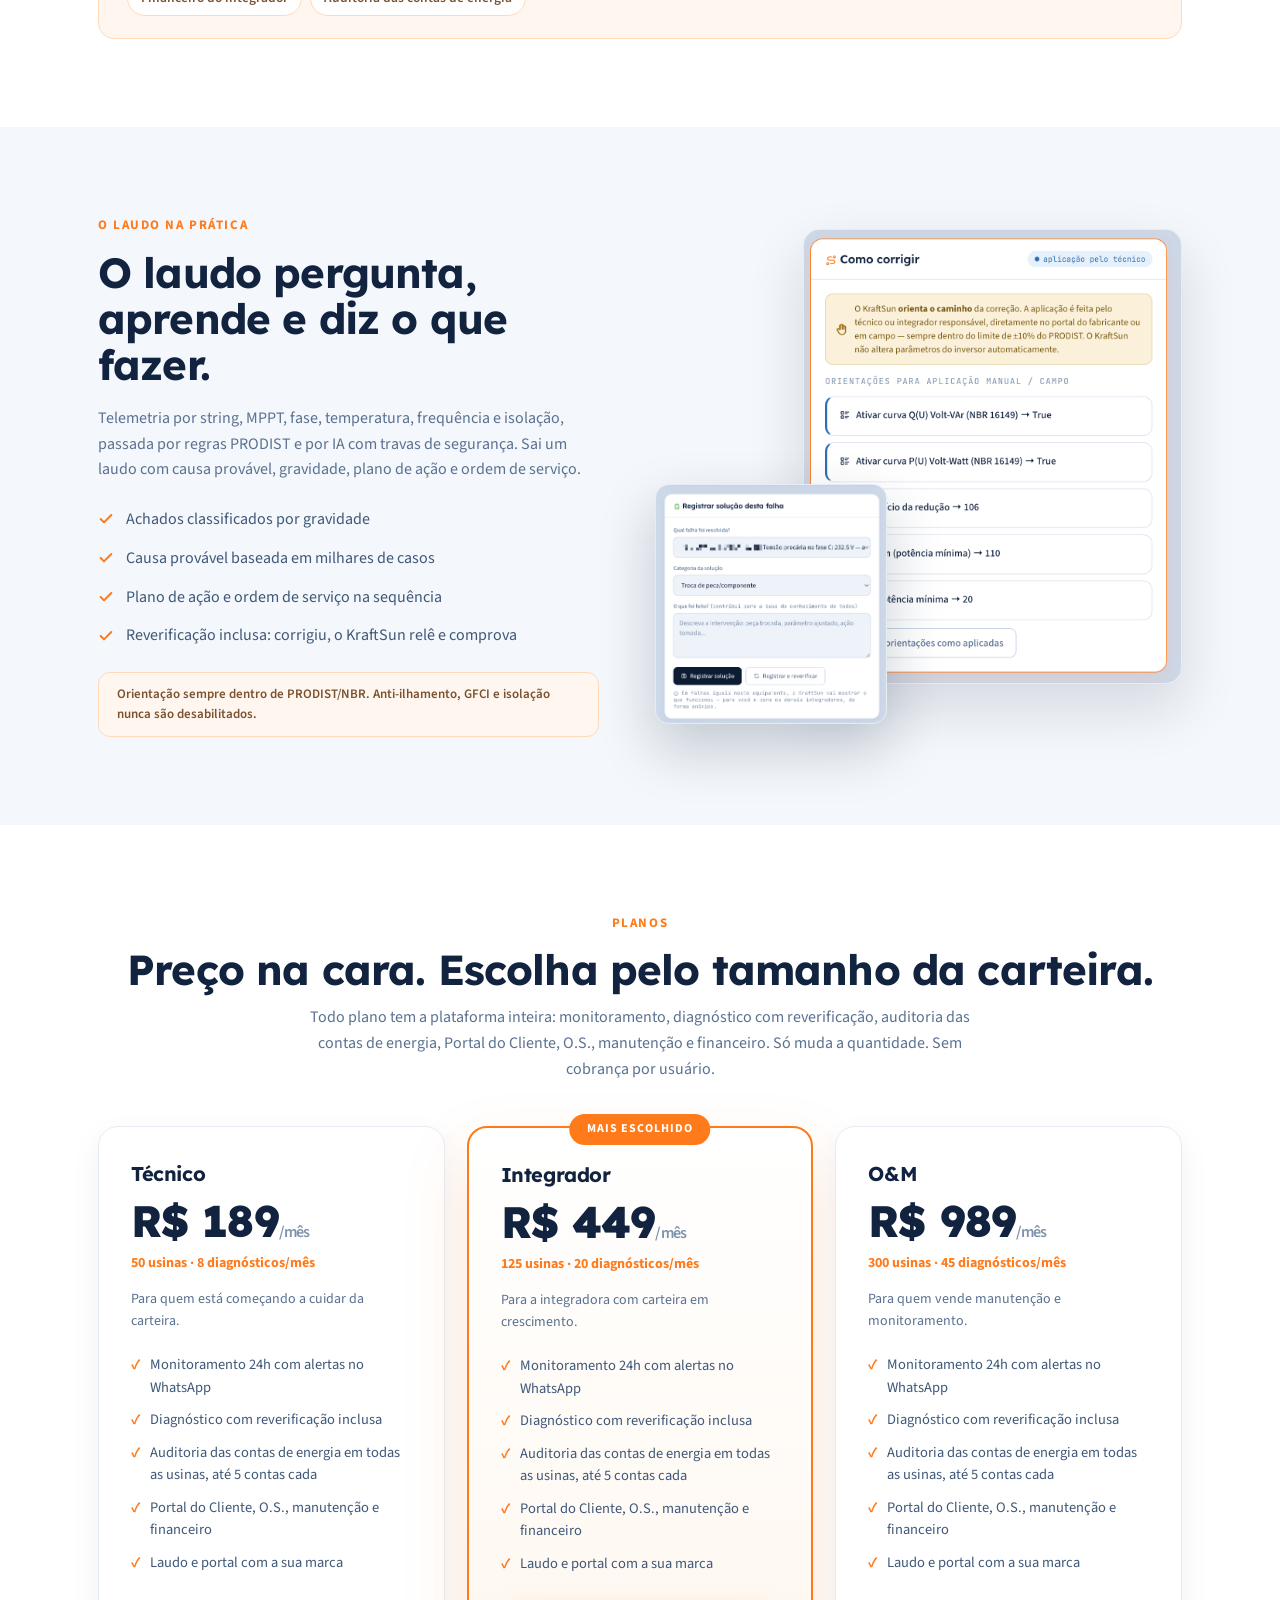
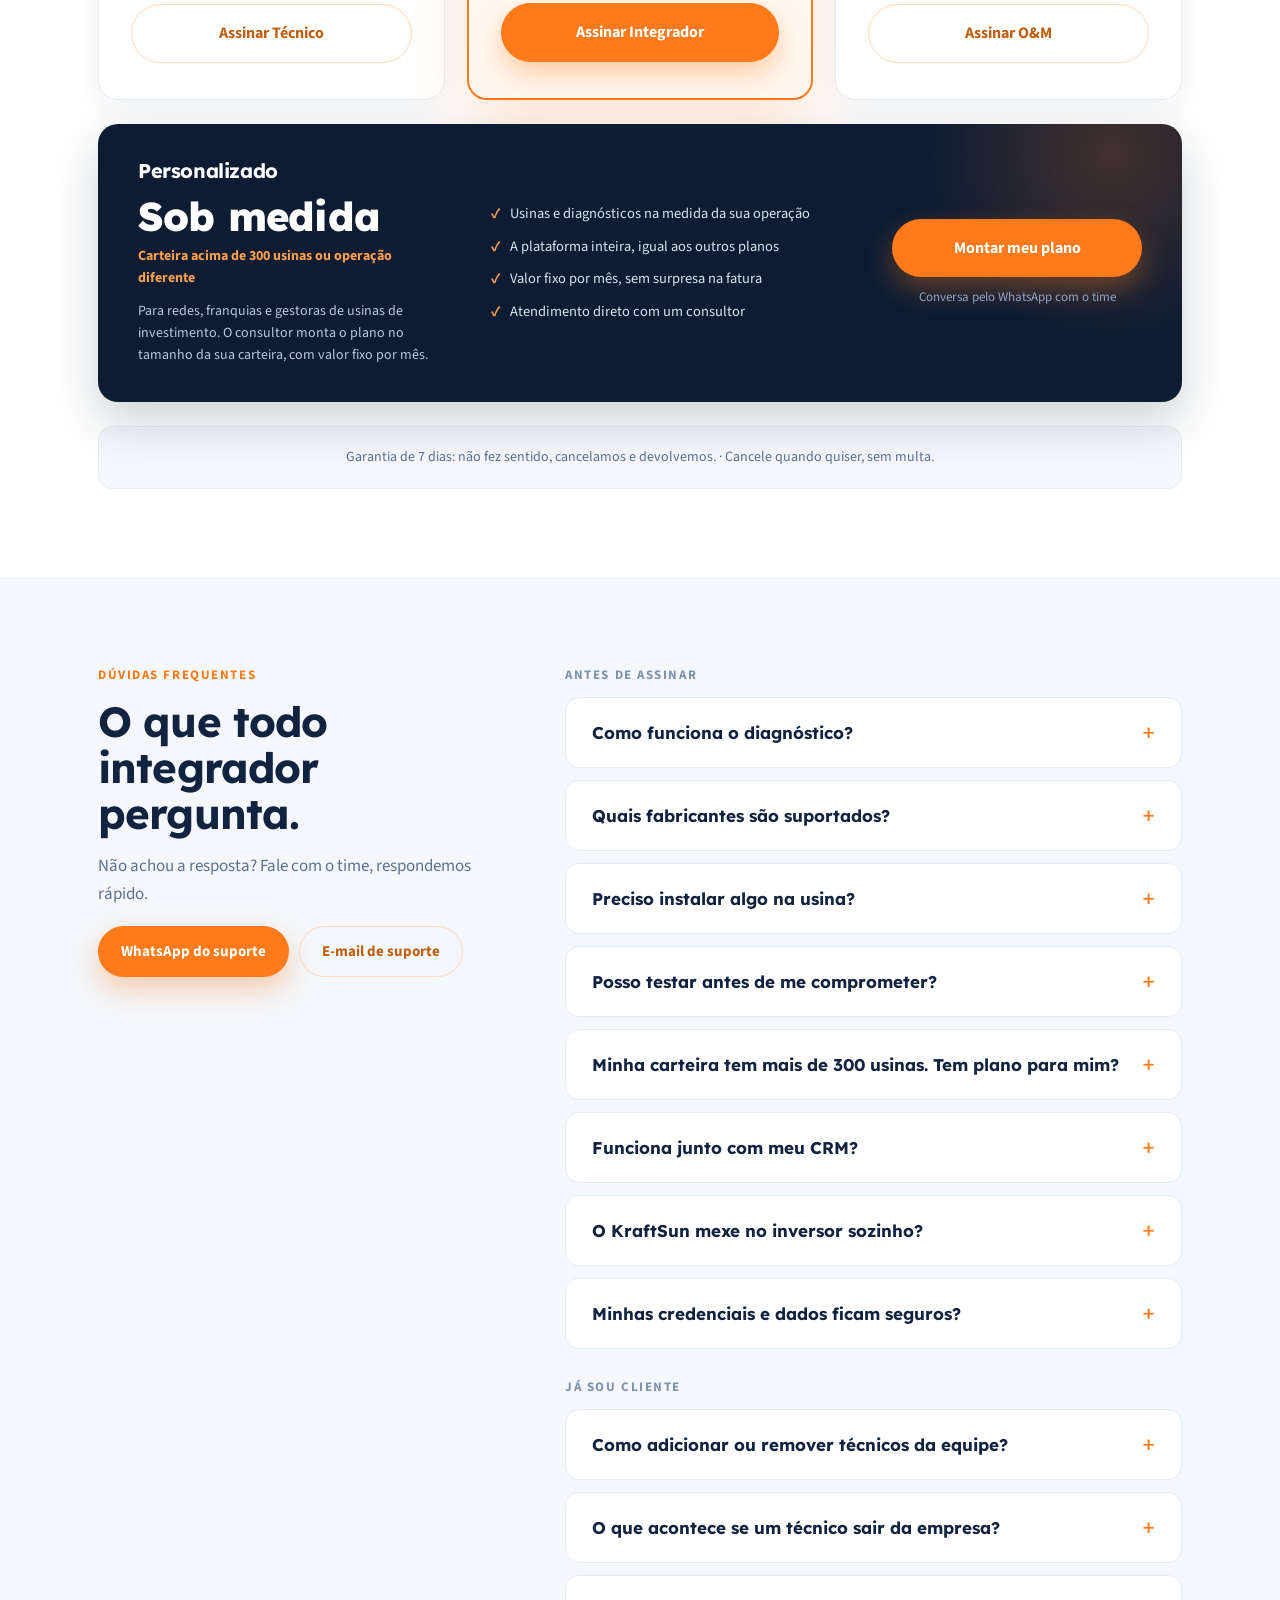
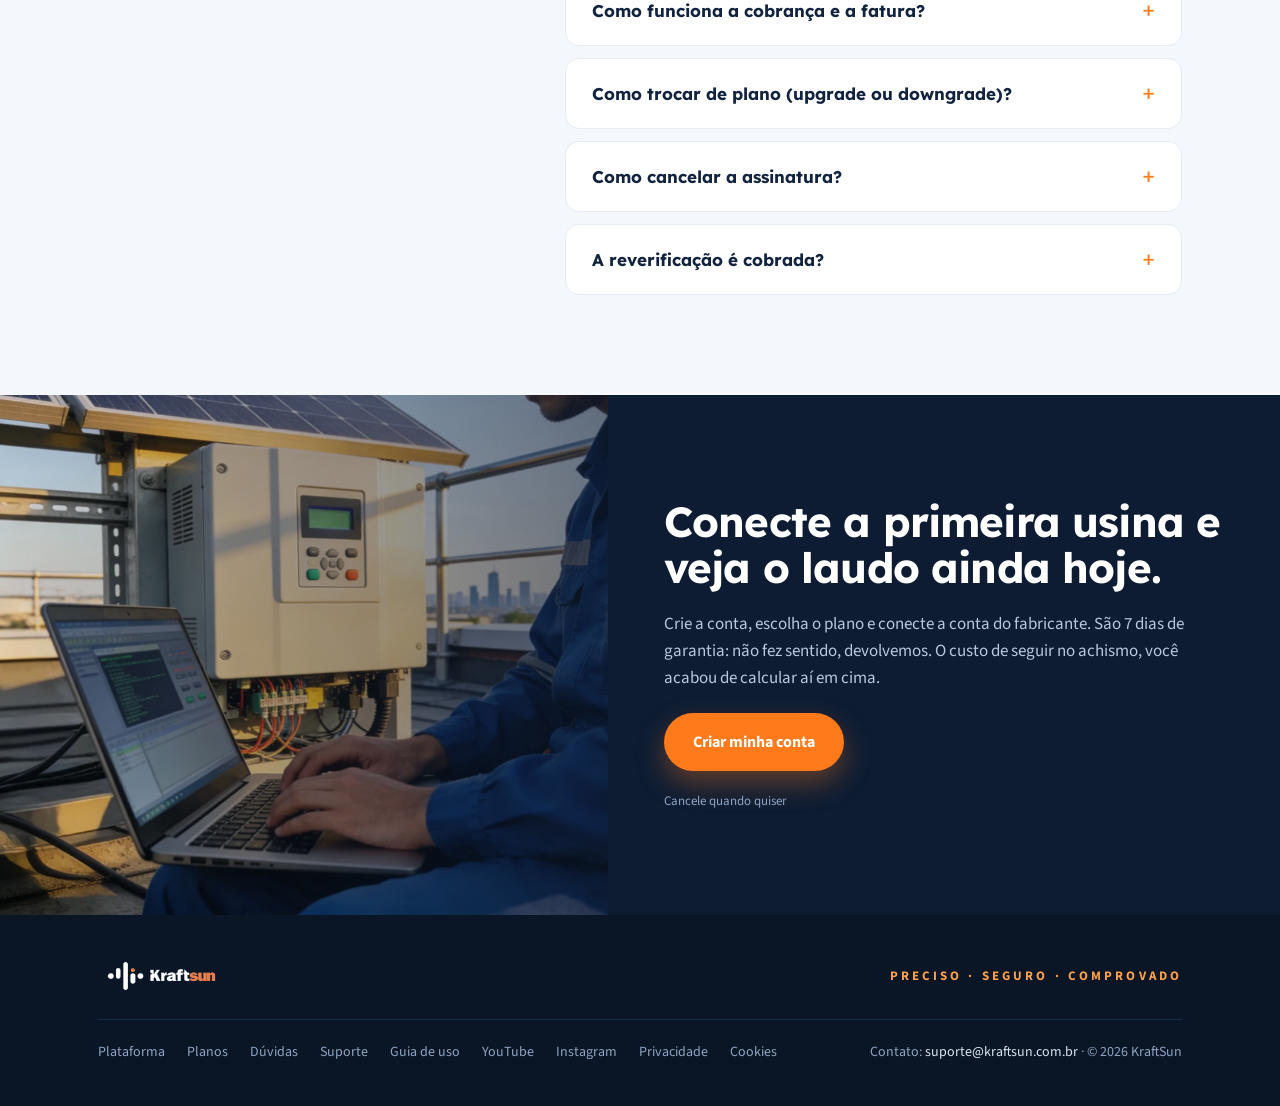
==== commit 61974a7e: "Site: Pixel da Meta com aviso de cookies e política de privacidade - Pixel 2206521800205223 só carre" ====
--- a/index.html
+++ b/index.html
@@ -250,6 +250,17 @@
 .wa-btn:focus-visible,.wa-go:focus-visible,.wa-x:focus-visible{outline:3px solid var(--orange);outline-offset:3px}
 @media (prefers-reduced-motion:reduce){.wa-card.show,.wa-btn,.wa-ic::before{animation:none}}
 
+/* aviso de cookies (o Pixel da Meta só carrega depois do aceite) */
+.ck{position:fixed;left:20px;bottom:calc(20px + env(safe-area-inset-bottom,0px));z-index:70;width:440px;max-width:calc(100vw - 40px);background:#fff;border:1px solid var(--line);border-radius:16px;padding:18px 20px;box-shadow:0 20px 48px rgba(18,35,63,.22);display:none;flex-direction:column;gap:14px}
+.ck.show{display:flex;animation:waIn .35s ease both}
+.ck p{font-size:14.5px;line-height:1.5;color:var(--body)}
+.ck p b{color:var(--ink)}
+.ck a{color:var(--orange-dk);font-weight:700;text-decoration:underline}
+.ck-acts{display:flex;gap:10px;flex-wrap:wrap}
+.ck .btn{padding:11px 22px;font-size:15px}
+.ck .btn:focus-visible{outline:3px solid var(--orange);outline-offset:3px}
+@media (prefers-reduced-motion:reduce){.ck.show{animation:none}}
+
 /* faq */
 .faq{background:var(--paper)}
 .faq .wrap{display:grid;grid-template-columns:.8fr 1.2fr;gap:56px}
@@ -329,6 +340,8 @@
   .wa-ic{width:44px;height:44px}
   .wa-txt b{font-size:15px}
   .wa-txt small{display:none}
+  .ck{left:12px;right:12px;width:auto;max-width:none;bottom:calc(12px + env(safe-area-inset-bottom,0px))}
+  body.ck-on .wa-float{bottom:calc(var(--ck-h,170px) + 24px + env(safe-area-inset-bottom,0px))}
 }
 </style>
 </head>
@@ -571,11 +584,17 @@
   <div class="wrap">
     <div class="row"><img src="assets/logo-kraftsun-branca.png" alt="KraftSun" width="140" height="42" style="height:38px;width:auto"><div class="sig">PRECISO · SEGURO · COMPROVADO</div></div>
     <div class="row">
-      <nav><a href="#plataforma">Plataforma</a><a href="#planos">Planos</a><a href="#faq">Dúvidas</a><a href="#suporte">Suporte</a><a href="https://app.kraftsun.com.br/v2/ativacao">Guia de uso</a><a id="lnk-youtube" href="https://youtu.be/CH15wrnm6UM" rel="noopener">YouTube</a><a href="https://www.instagram.com/kraftsun_app" rel="noopener">Instagram</a><a href="/privacidade.html">Privacidade</a></nav>
+      <nav><a href="#plataforma">Plataforma</a><a href="#planos">Planos</a><a href="#faq">Dúvidas</a><a href="#suporte">Suporte</a><a href="https://app.kraftsun.com.br/v2/ativacao">Guia de uso</a><a id="lnk-youtube" href="https://youtu.be/CH15wrnm6UM" rel="noopener">YouTube</a><a href="https://www.instagram.com/kraftsun_app" rel="noopener">Instagram</a><a href="/privacidade.html">Privacidade</a><a href="#" id="lnk-cookies">Cookies</a></nav>
       <div><span id="foot-contact"></span>© 2026 KraftSun</div>
     </div>
   </div>
 </footer>
+
+<!-- Aviso de cookies: o Pixel da Meta só carrega se a pessoa aceitar (LGPD) -->
+<div class="ck" id="ck" role="region" aria-label="Aviso de cookies">
+  <p><b>Cookies.</b> Usamos cookies para medir as visitas e para mostrar anúncios do KraftSun no Facebook e no Instagram a quem já conhece o site. Você escolhe. <a href="/privacidade.html#cookies">Saiba mais</a></p>
+  <div class="ck-acts"><button type="button" class="btn btn-orange" id="ck-sim">Aceitar</button><button type="button" class="btn btn-line" id="ck-nao">Agora não</button></div>
+</div>
 
 <!-- WhatsApp flutuante + convite do Kraft (o texto muda conforme a parte do site que a pessoa está vendo) -->
 <div class="wa-float" id="wa-float">
@@ -659,6 +678,42 @@
     var io=new IntersectionObserver(function(en){ if(en[0].isIntersecting){ t=setTimeout(function(){ abre('planos'); },5000); } else if(t){ clearTimeout(t); t=null; } },{rootMargin:'-45% 0px -45% 0px'});
     io.observe(pl); }
 })();
+/* ===== Pixel da Meta (conjunto de dados "KraftSun Site") =====
+   Só carrega depois que a pessoa aceita o aviso de cookies. A escolha fica no navegador dela
+   e pode ser revista pelo link "Cookies" do rodapé. */
+var META_PIXEL_ID = "2206521800205223";
+function carregaPixel(){
+  if(window.fbq || !META_PIXEL_ID) return;
+  !function(f,b,e,v,n,t,s){if(f.fbq)return;n=f.fbq=function(){n.callMethod?
+  n.callMethod.apply(n,arguments):n.queue.push(arguments)};
+  if(!f._fbq)f._fbq=n;n.push=n;n.loaded=!0;n.version='2.0';
+  n.queue=[];t=b.createElement(e);t.async=!0;
+  t.src=v;s=b.getElementsByTagName(e)[0];
+  s.parentNode.insertBefore(t,s)}(window,document,'script','https://connect.facebook.net/en_US/fbevents.js');
+  fbq('init', META_PIXEL_ID);
+  fbq('track', 'PageView');
+}
+(function(){
+  var ck=document.getElementById('ck'); if(!ck) return;
+  var KEY='ks_cookies';
+  function le(){ try{ return localStorage.getItem(KEY); }catch(e){ return null; } }
+  function grava(v){ try{ localStorage.setItem(KEY,v); }catch(e){} }
+  function mostra(){ ck.classList.add('show'); document.body.classList.add('ck-on'); document.documentElement.style.setProperty('--ck-h', ck.offsetHeight+'px'); }
+  function esconde(){ ck.classList.remove('show'); document.body.classList.remove('ck-on'); }
+  var v=le();
+  if(v==='sim'){ carregaPixel(); } else if(v!=='nao'){ mostra(); }
+  document.getElementById('ck-sim').addEventListener('click',function(){ grava('sim'); esconde(); carregaPixel(); });
+  document.getElementById('ck-nao').addEventListener('click',function(){ grava('nao'); esconde(); });
+  var l=document.getElementById('lnk-cookies'); if(l) l.addEventListener('click',function(e){ e.preventDefault(); mostra(); });
+  // eventos do pixel (só existem se a pessoa aceitou): clique em qualquer WhatsApp = Contact; clique em criar conta = evento próprio
+  document.addEventListener('click',function(e){
+    if(!window.fbq) return;
+    var a=e.target.closest ? e.target.closest('a') : null; if(!a) return;
+    var h=a.getAttribute('href')||'';
+    if(h.indexOf('wa.me/')>-1){ fbq('track','Contact',{content_name:a.id||'whatsapp'}); }
+    else if(h.indexOf('app.kraftsun.com.br/registro')>-1){ fbq('trackCustom','CliqueCriarConta'); }
+  },true);
+})();
 function toggleFaq(b){
   var it=b.parentNode, open=it.classList.contains('open');
   document.querySelectorAll('.faq-item.open').forEach(function(x){ x.classList.remove('open'); x.querySelector('.q i').textContent='+'; });
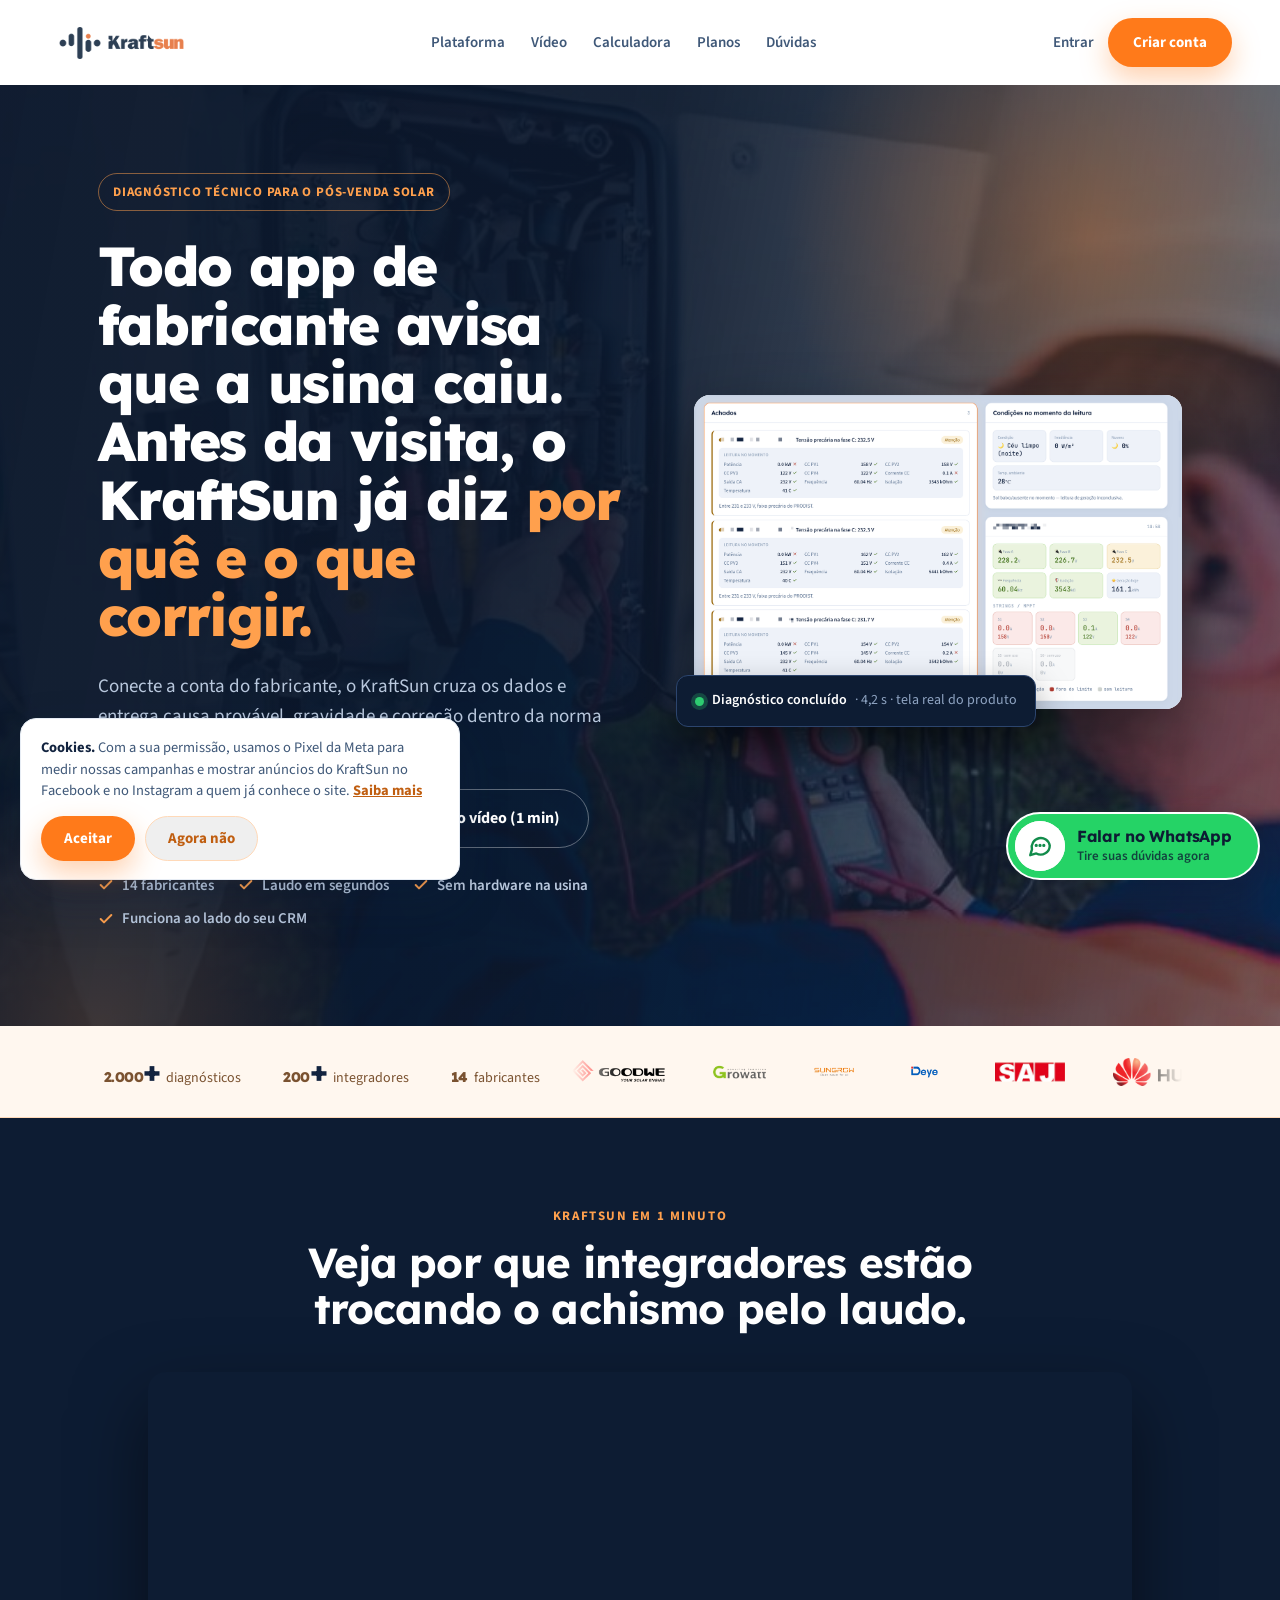
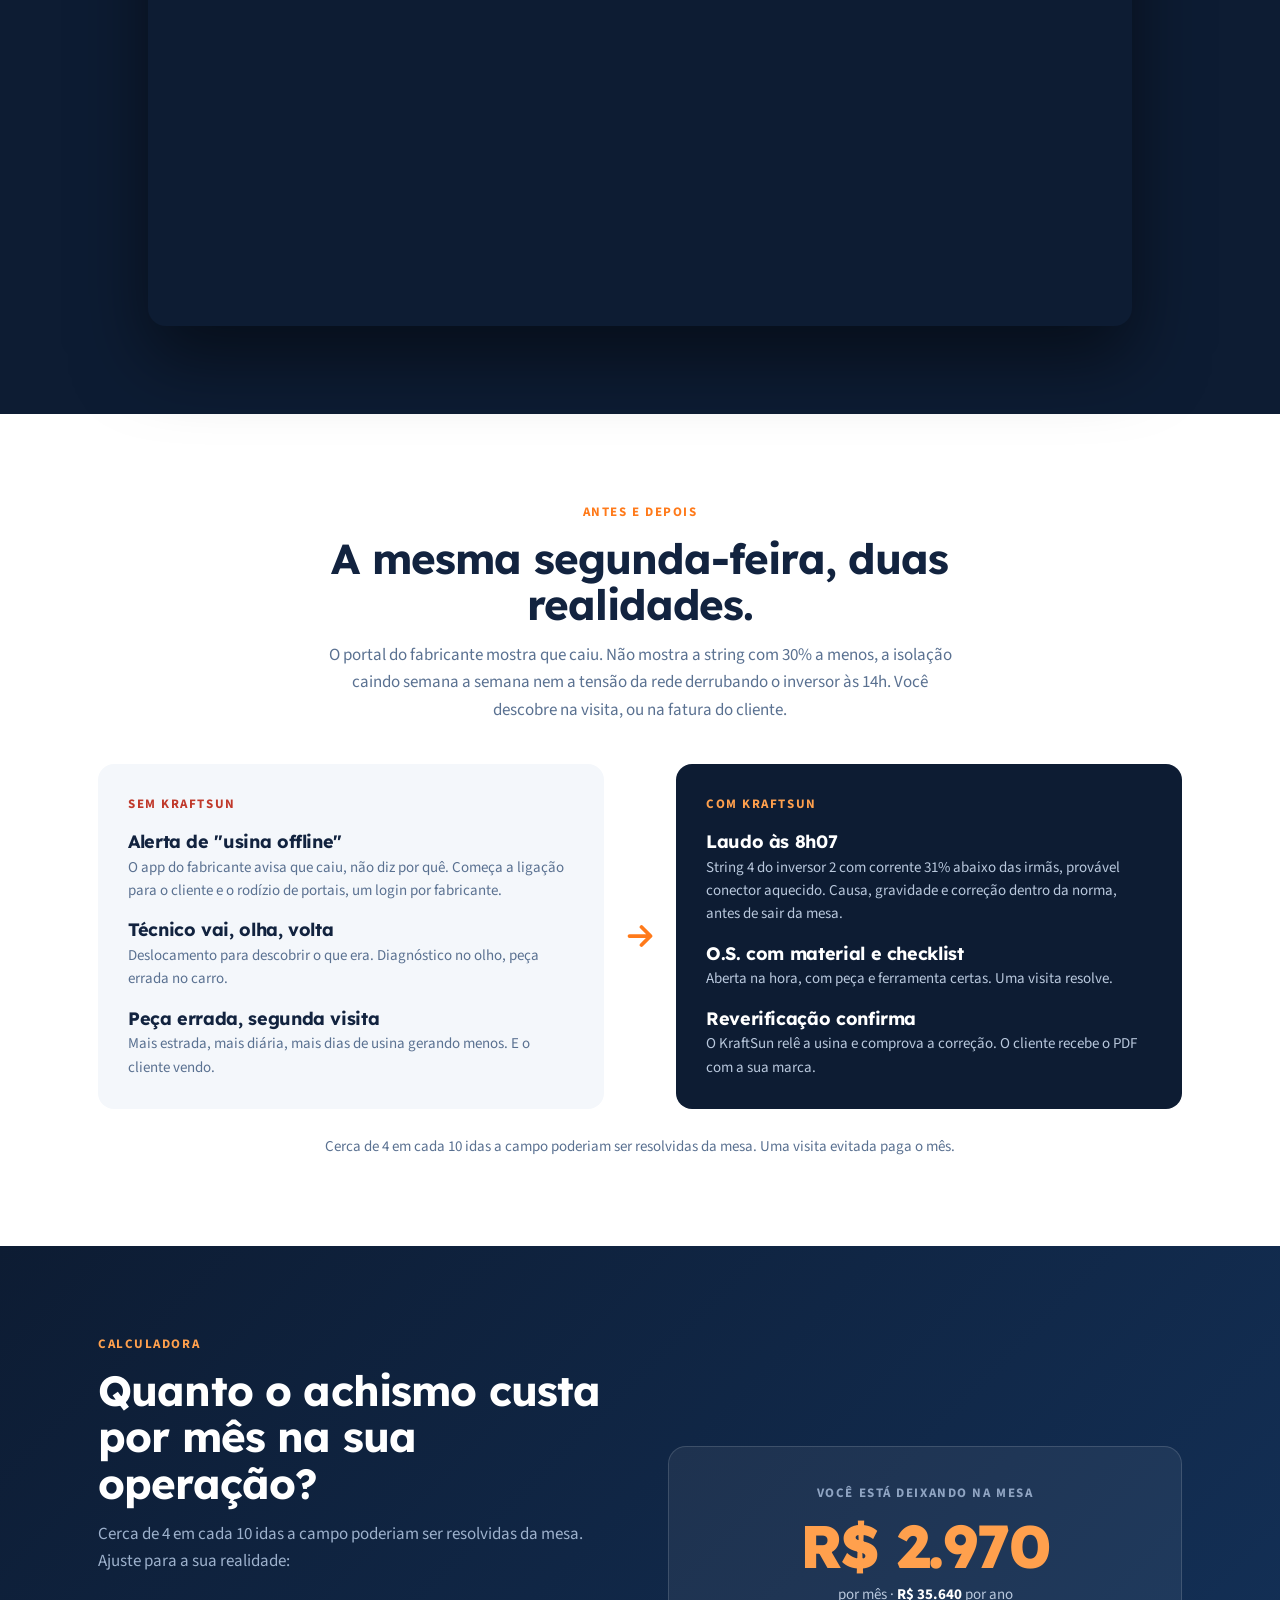
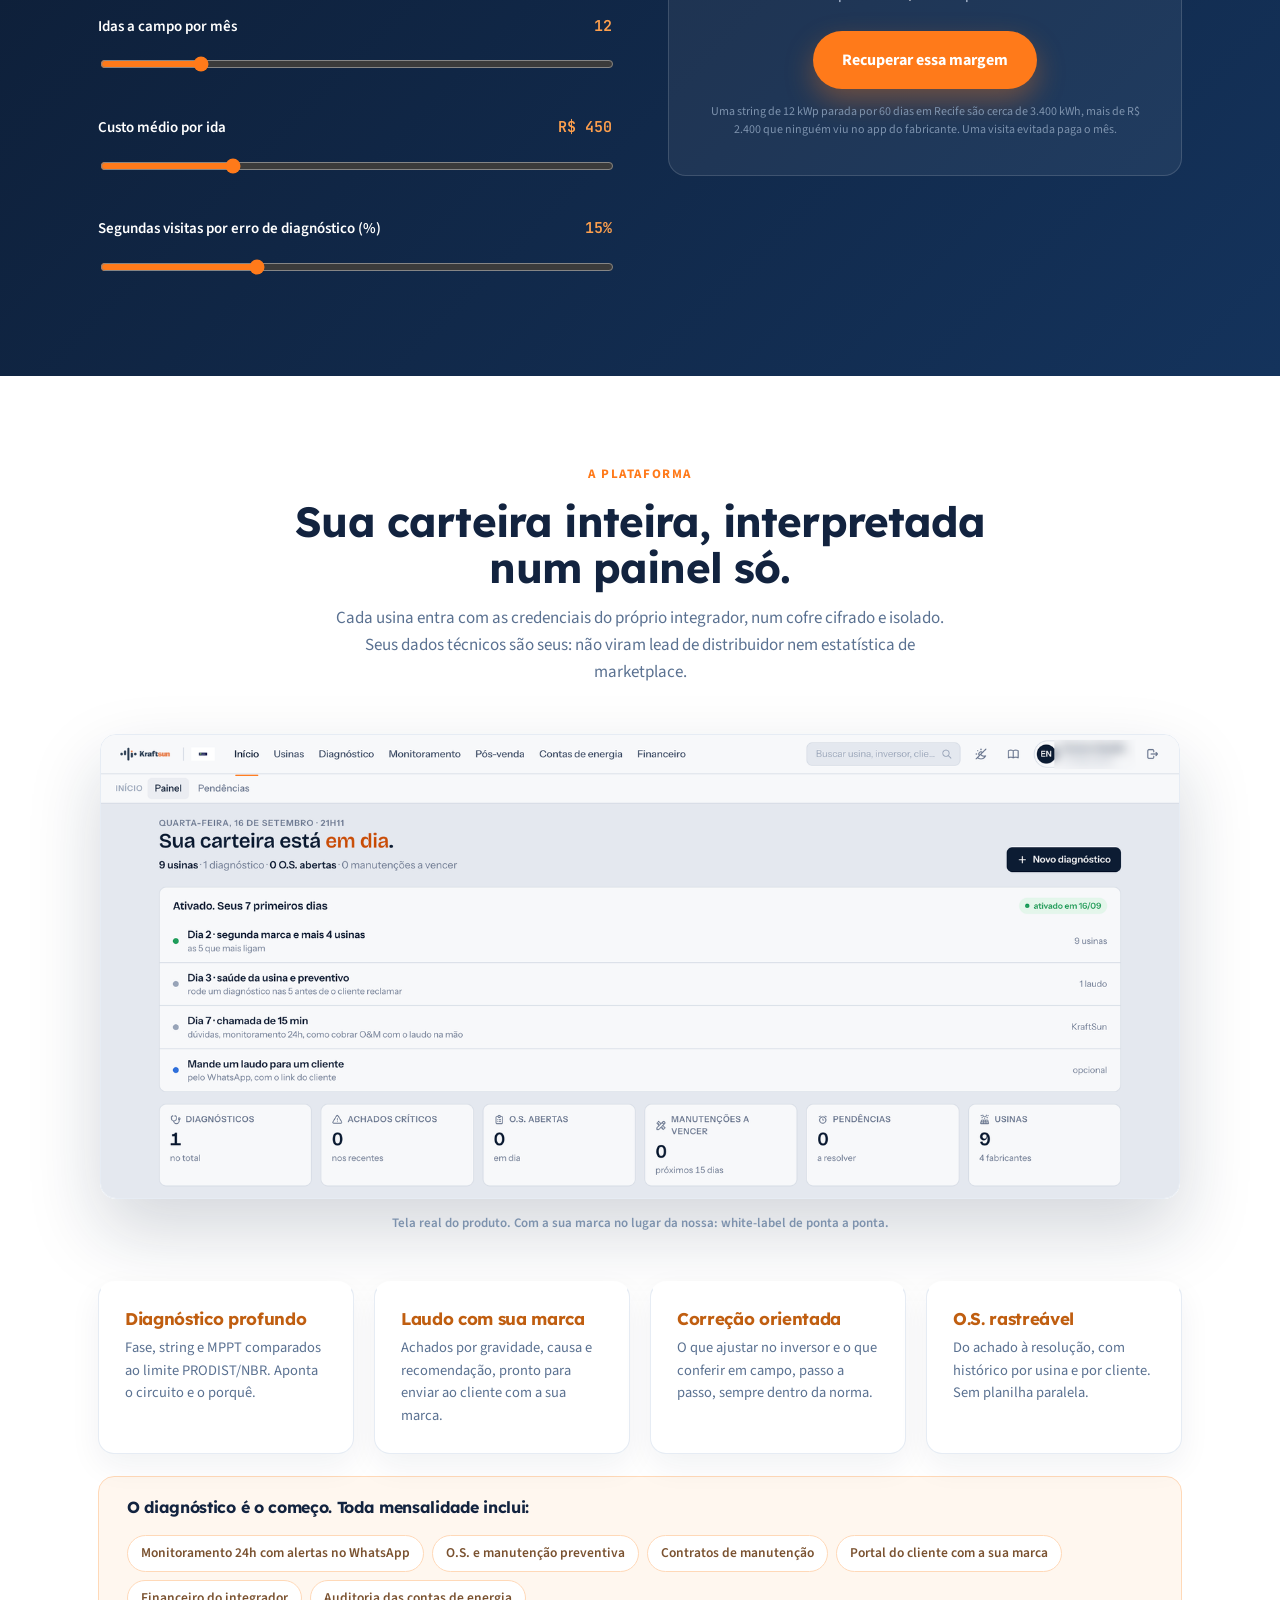
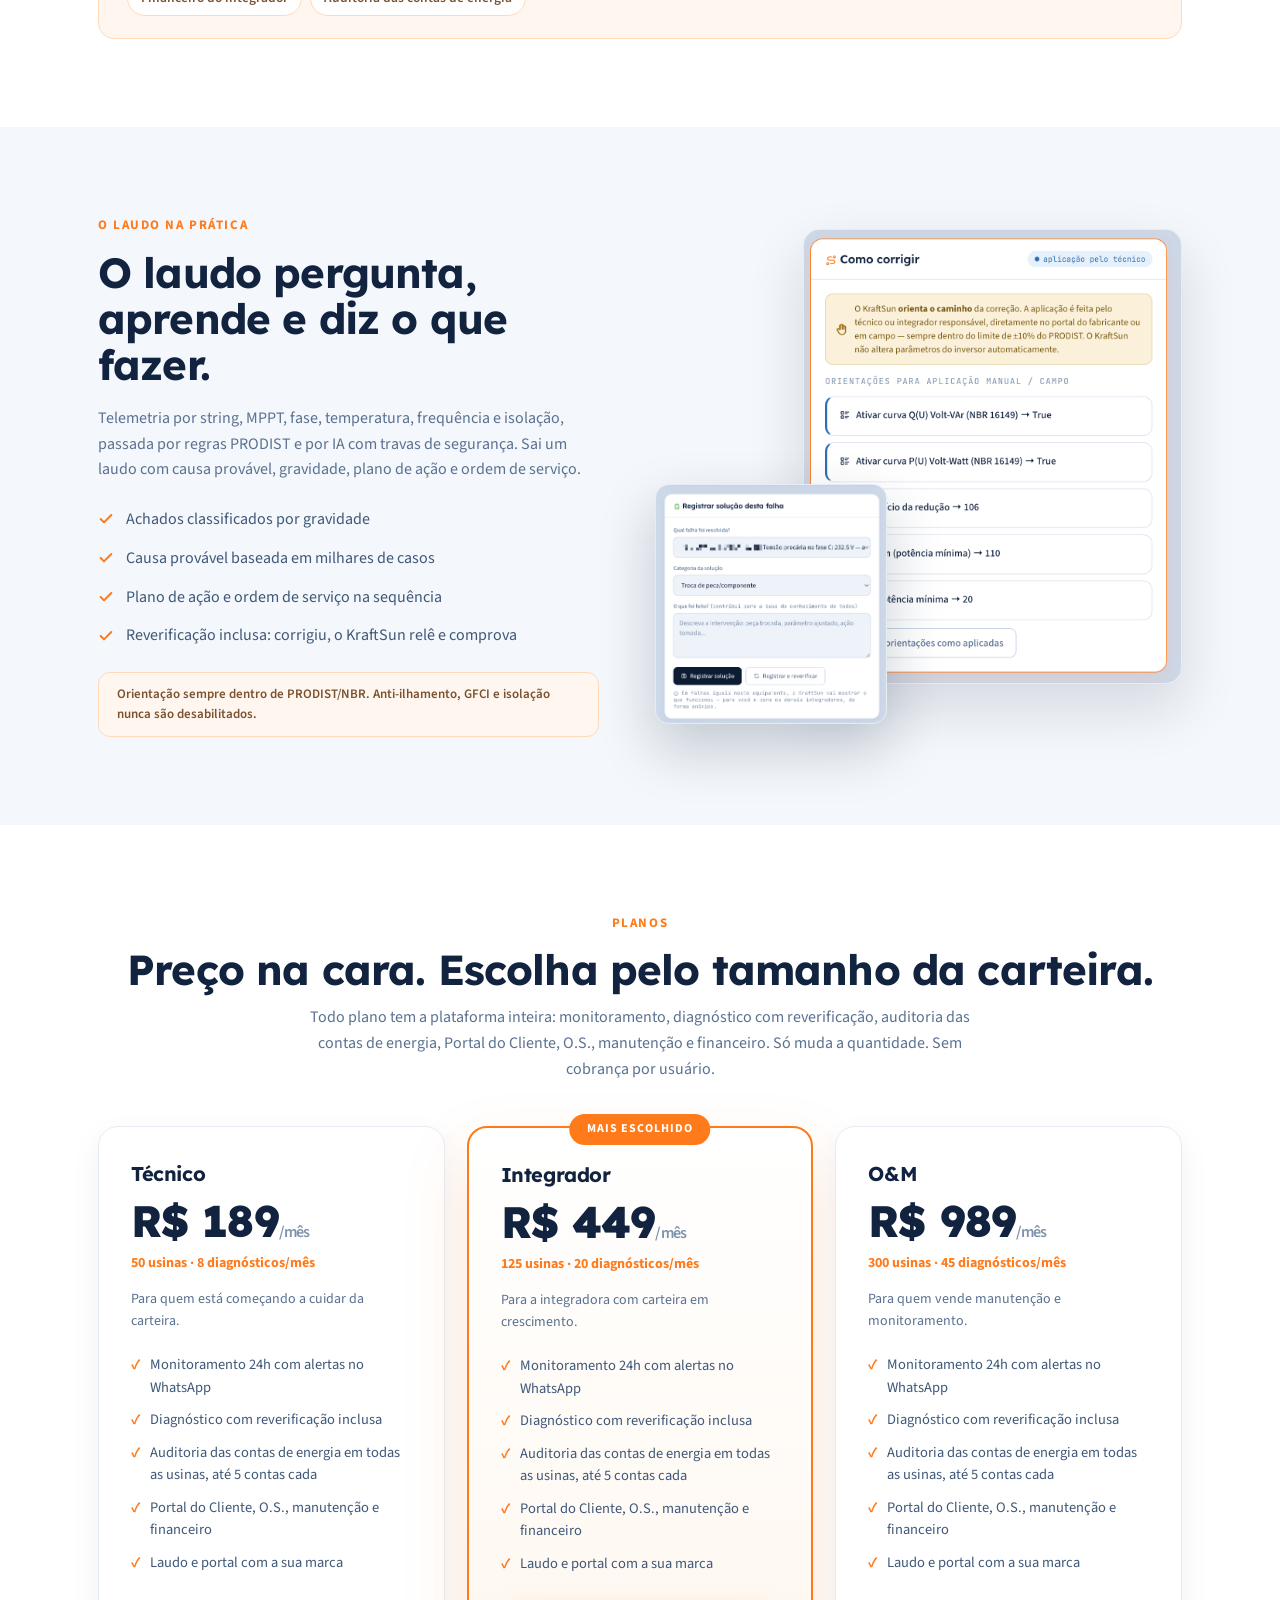
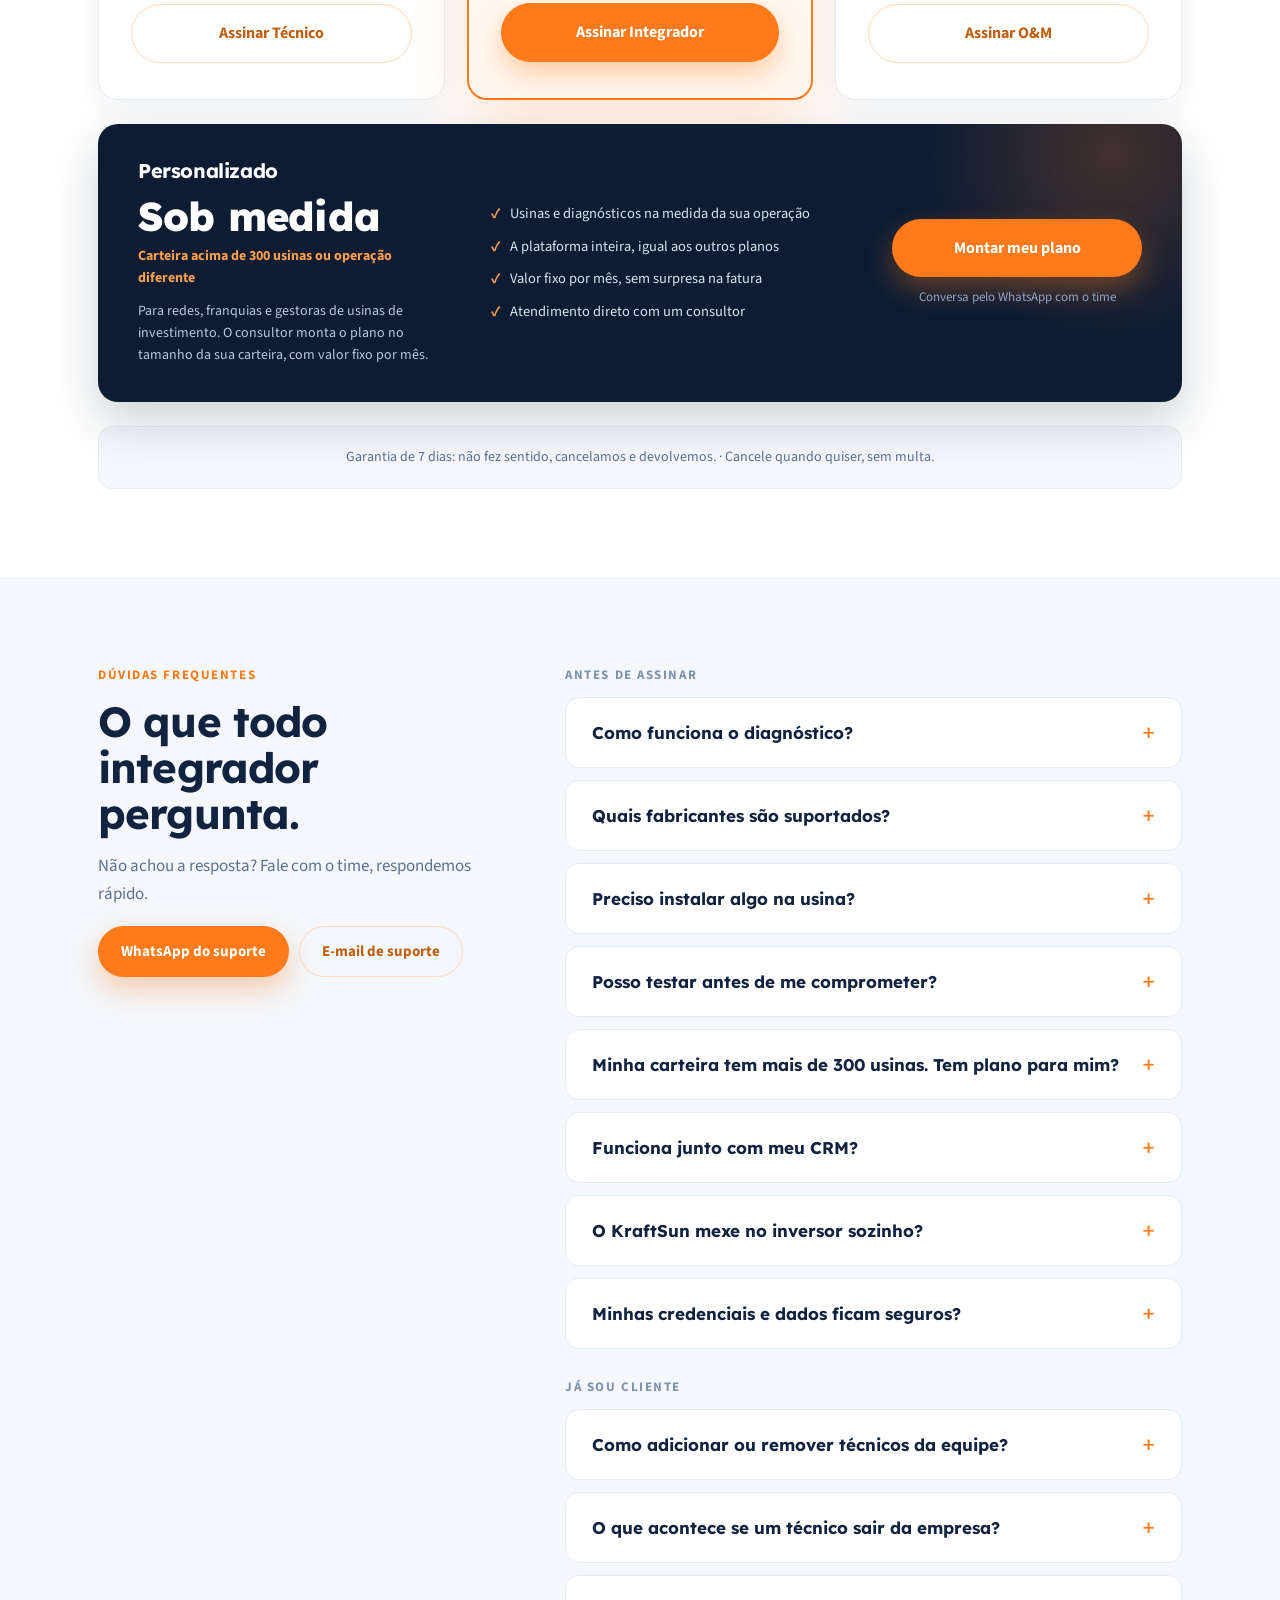
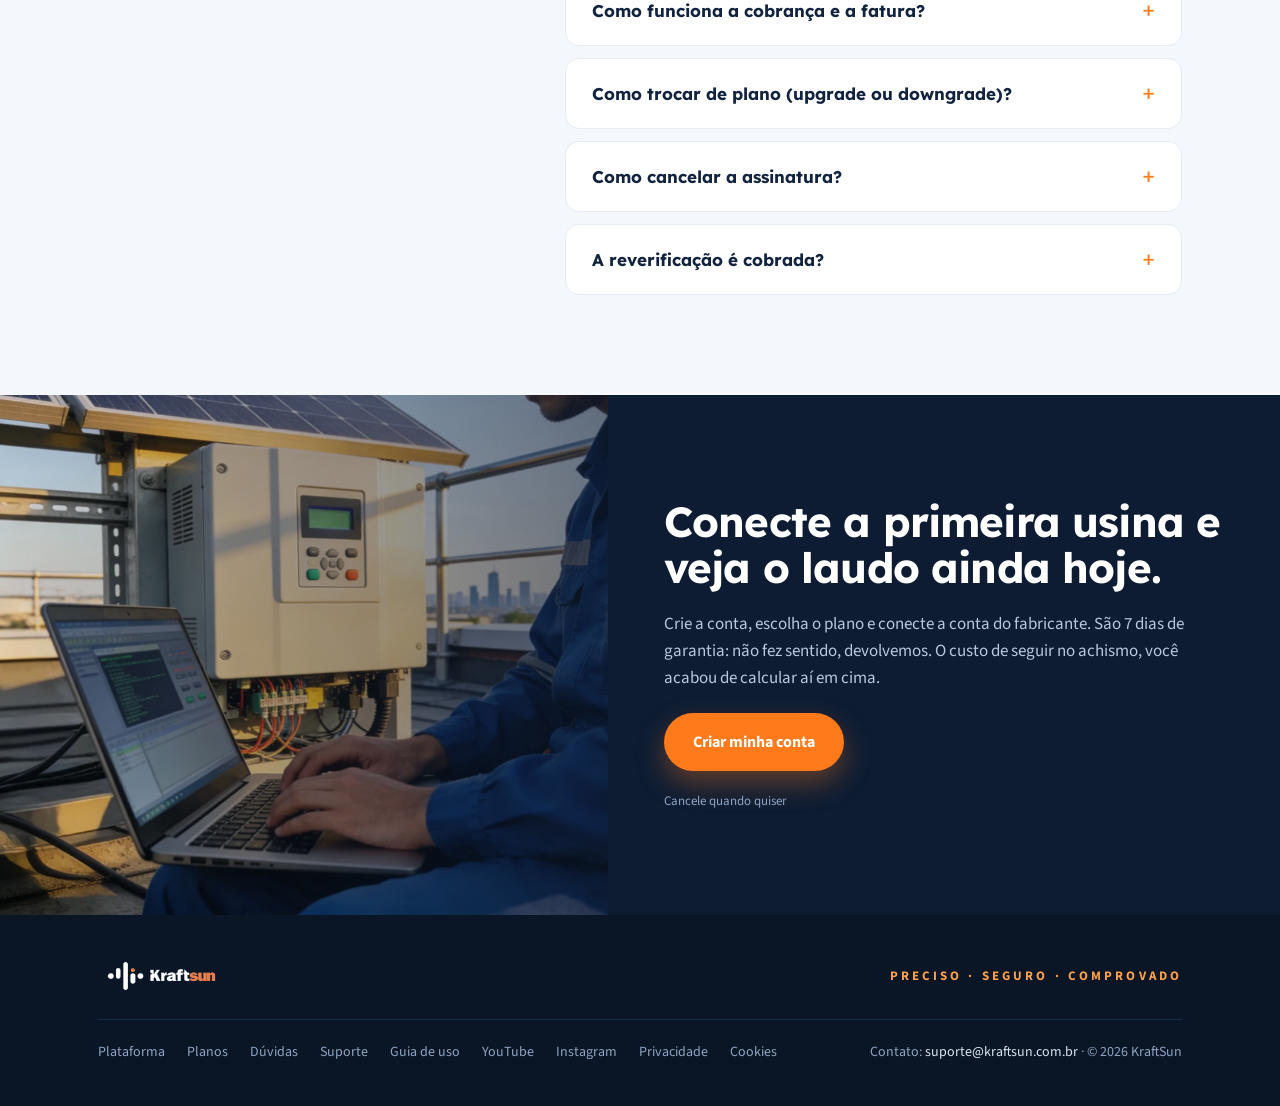
==== commit 6d44449c: "Site: texto do aviso de cookies fala só do Pixel da Meta O aviso dizia que a escolha valia para "med" ====
--- a/index.html
+++ b/index.html
@@ -592,7 +592,7 @@
 
 <!-- Aviso de cookies: o Pixel da Meta só carrega se a pessoa aceitar (LGPD) -->
 <div class="ck" id="ck" role="region" aria-label="Aviso de cookies">
-  <p><b>Cookies.</b> Usamos cookies para medir as visitas e para mostrar anúncios do KraftSun no Facebook e no Instagram a quem já conhece o site. Você escolhe. <a href="/privacidade.html#cookies">Saiba mais</a></p>
+  <p><b>Cookies.</b> Com a sua permissão, usamos o Pixel da Meta para medir nossas campanhas e mostrar anúncios do KraftSun no Facebook e no Instagram a quem já conhece o site. <a href="/privacidade.html#cookies">Saiba mais</a></p>
   <div class="ck-acts"><button type="button" class="btn btn-orange" id="ck-sim">Aceitar</button><button type="button" class="btn btn-line" id="ck-nao">Agora não</button></div>
 </div>
 
